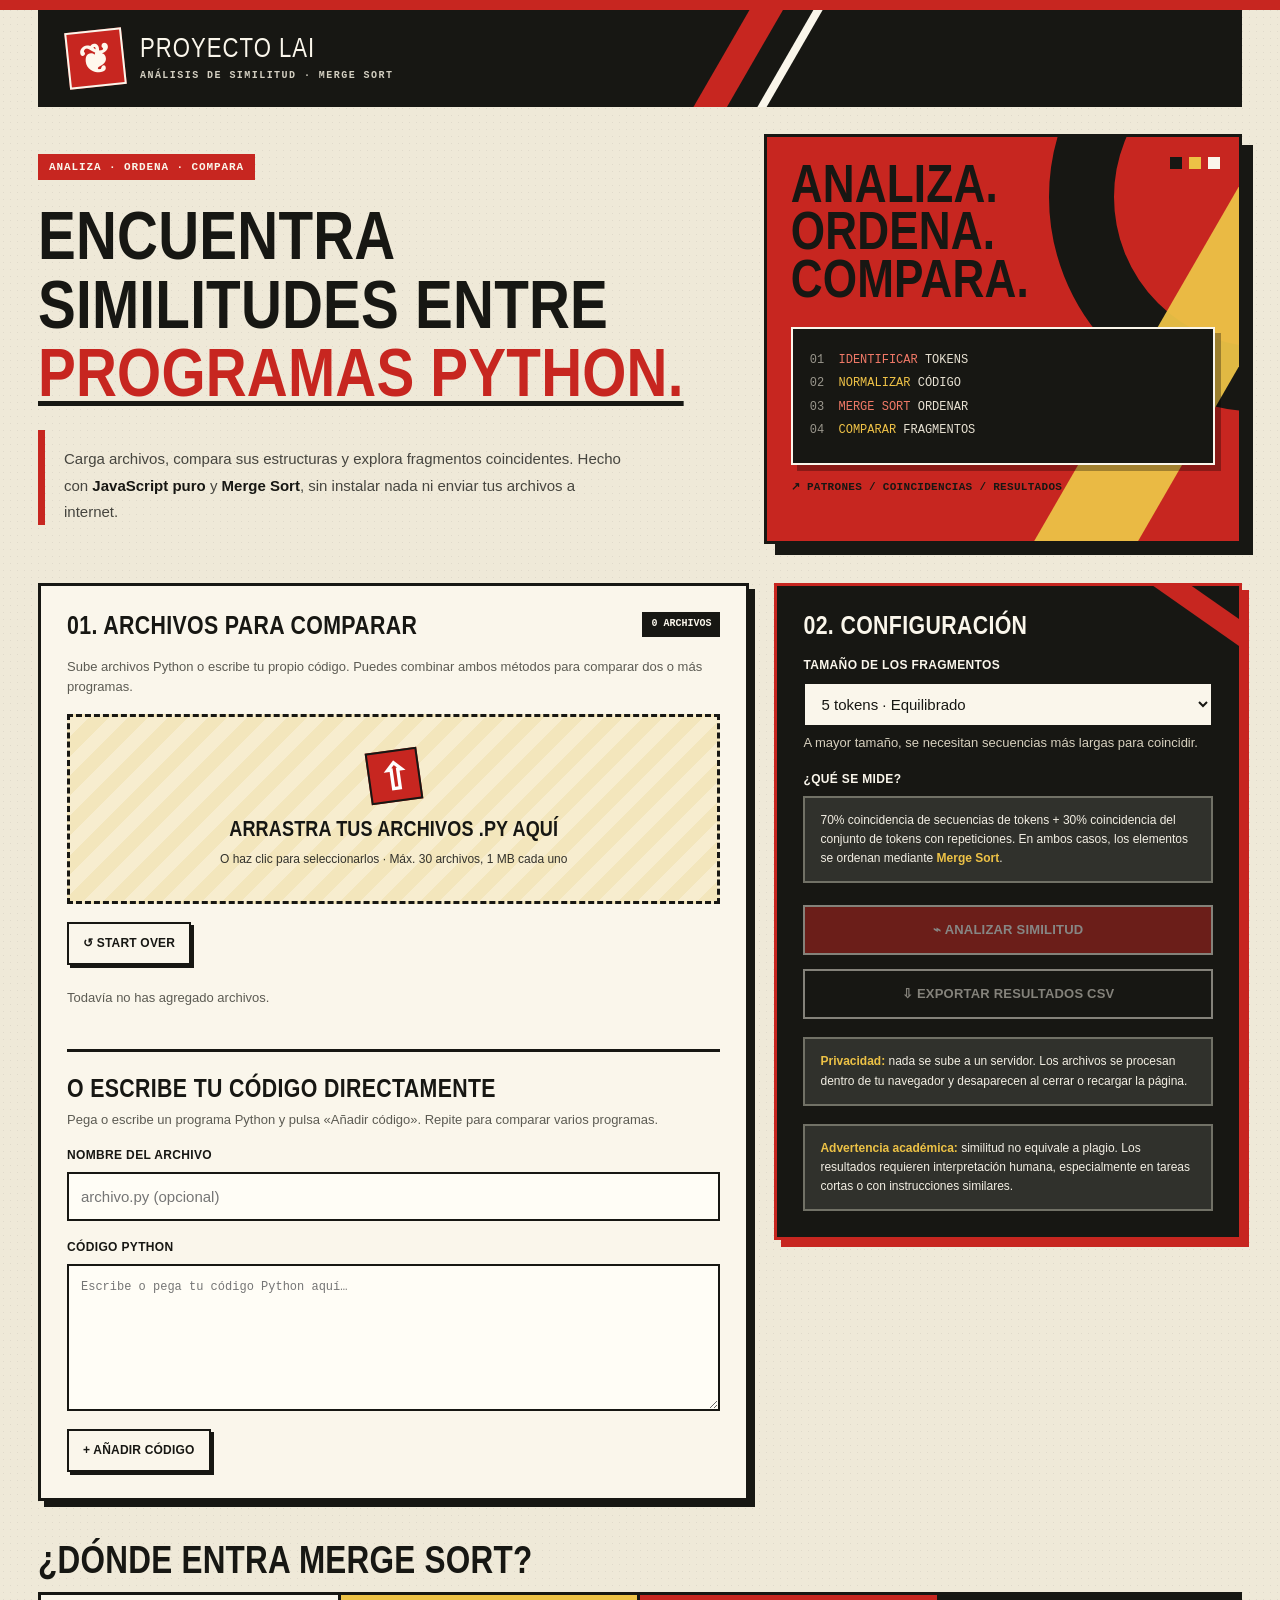
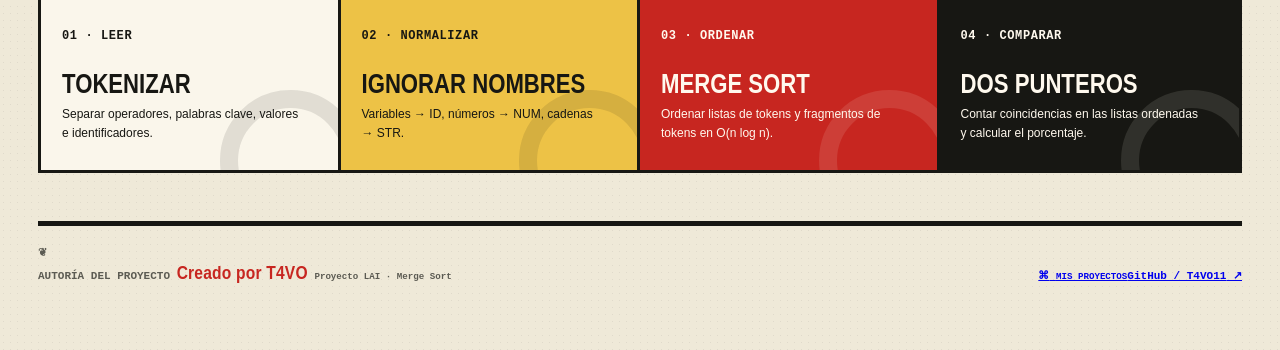
==== index.html @ 8adc1a36 "feat:codigo base inicial del proyecto dpsc" ====
<!doctype html>
<html lang="es">
<head>
  <meta charset="utf-8">
  <meta name="viewport" content="width=device-width, initial-scale=1">
  <meta name="color-scheme" content="light">
  <meta name="description" content="Proyecto LAI: compara la similitud entre programas Python mediante normalización, secuencias de tokens y Merge Sort.">
  <title>Proyecto LAI — Análisis de similitud</title>
  <link rel="stylesheet" href="styles.css">
</head>
<body>
  <main class="shell">
    <header class="topbar">
      <div class="identity"><div class="logo" aria-hidden="true">❦</div><div>Proyecto LAI<small>Análisis de similitud · Merge Sort</small></div></div>
    </header>
    <section class="hero" aria-label="Presentación">
      <div>
        <div class="eyebrow">ANALIZA · ORDENA · COMPARA</div>
        <h1>Encuentra similitudes entre <em>programas Python.</em></h1>
        <p class="sub">Carga archivos, compara sus estructuras y explora fragmentos coincidentes. Hecho con <strong>JavaScript puro</strong> y <strong>Merge Sort</strong>, sin instalar nada ni enviar tus archivos a internet.</p>
      </div>
      <div class="heroart" aria-hidden="true">
        <div class="poster-word">ANALIZA.<br>ORDENA.<br>COMPARA.</div>
        <div class="artbar"><i></i><i></i><i></i></div>
        <div class="fakecode"><span class="dim">01</span> &nbsp;<span class="kw">IDENTIFICAR</span> TOKENS<br><span class="dim">02</span> &nbsp;<span class="nm">NORMALIZAR</span> CÓDIGO<br><span class="dim">03</span> &nbsp;<span class="kw">MERGE SORT</span> ORDENAR<br><span class="dim">04</span> &nbsp;<span class="nm">COMPARAR</span> FRAGMENTOS</div>
        <div class="arrowtext">↗ PATRONES / COINCIDENCIAS / RESULTADOS</div>
      </div>
    </section>

    <section class="layout">
      <article class="panel">
        <div class="headline"><h2>01. Archivos para comparar</h2><span class="count" id="fileCount">0 archivos</span></div>
        <p class="hint">Sube archivos Python o escribe tu propio código. Puedes combinar ambos métodos para comparar dos o más programas.</p>
        <div id="dropzone" class="drop" role="button" tabindex="0" aria-label="Seleccionar o arrastrar archivos Python">
          <div class="drop-icon">⇧</div>
          <strong>Arrastra tus archivos .py aquí</strong>
          <span>O haz clic para seleccionarlos · Máx. 30 archivos, 1 MB cada uno</span>
        </div>
        <input id="fileInput" type="file" accept=".py,text/x-python" multiple hidden>
        <div class="btnrow"><button class="btn ghost" id="clearBtn" type="button" title="Eliminar archivos, código escrito y resultados">↺ Start Over</button></div>
        <div id="filesList" class="selected-files" aria-live="polite"><p class="empty">Todavía no has agregado archivos.</p></div>
        <div id="fileError" class="error" role="alert"></div>
        <hr class="divider">
        <h2>O escribe tu código directamente</h2>
        <p class="hint">Pega o escribe un programa Python y pulsa «Añadir código». Repite para comparar varios programas.</p>
        <div class="field"><label class="label" for="snippetName">Nombre del archivo</label><input class="input" id="snippetName" maxlength="80" placeholder="archivo.py (opcional)"></div>
        <div class="field"><label class="label" for="snippetCode">Código Python</label><textarea id="snippetCode" spellcheck="false" placeholder="Escribe o pega tu código Python aquí…"></textarea></div>
        <button class="btn" id="addSnippetBtn">+ Añadir código</button>
      </article>

      <aside class="panel">
        <div class="headline"><h2>02. Configuración</h2></div>
        <div class="field">
          <label class="label" for="gramSize">Tamaño de los fragmentos</label>
          <select id="gramSize"><option value="3">3 tokens · Más sensible</option><option value="5" selected>5 tokens · Equilibrado</option><option value="7">7 tokens · Más estricto</option></select>
          <p class="hint" style="margin:6px 0 0;">A mayor tamaño, se necesitan secuencias más largas para coincidir.</p>
        </div>
        <div class="field">
          <label class="label" for="similarityView">¿Qué se mide?</label>
          <div id="similarityView" class="info" style="margin-top:0;">70% coincidencia de secuencias de tokens + 30% coincidencia del conjunto de tokens con repeticiones. En ambos casos, los elementos se ordenan mediante <strong>Merge Sort</strong>.</div>
        </div>
        <div class="actionwrap"><button class="btn primary full" id="analyzeBtn" disabled>⌁ Analizar similitud</button><button class="btn ghost full" id="exportBtn" disabled>⇩ Exportar resultados CSV</button></div>
        <div class="info"><strong>Privacidad:</strong> nada se sube a un servidor. Los archivos se procesan dentro de tu navegador y desaparecen al cerrar o recargar la página.</div>
        <div class="info"><strong>Advertencia académica:</strong> similitud no equivale a plagio. Los resultados requieren interpretación humana, especialmente en tareas cortas o con instrucciones similares.</div>
      </aside>
    </section>

    <section id="results" class="section hidden" aria-live="polite">
      <div class="sectiontitle"><h2>03. Resultados del análisis</h2><span class="muted" style="font-size:12px">Ordenados de mayor a menor con Merge Sort</span></div>
      <div class="statgrid"><div class="stat"><span>Archivos</span><b id="statFiles">0</b><small>Programas analizados</small></div><div class="stat"><span>Comparaciones</span><b id="statPairs">0</b><small>Pares evaluados</small></div><div class="stat"><span>Mayor similitud</span><b id="statTop">0%</b><small>Resultado más alto</small></div></div>
      <div class="panel"><div class="sectiontitle"><h2 style="font-size:16px">Clasificación por similitud</h2><span class="count" id="operationStats">0 comparaciones de Merge Sort</span></div>
        <div class="tablewrap"><table><thead><tr><th>Archivos</th><th>Similitud</th><th>Visualización</th><th>Detalle</th></tr></thead><tbody id="resultsBody"></tbody></table></div>
      </div>
      <div id="comparePanel" class="panel section hidden">
        <div class="compare-head"><h3 id="pairTitle">Comparación</h3><span class="score" id="pairScore">0%</span></div>
        <div class="mini-details" id="pairMeta"></div>
        <div class="codes"><div class="codebox"><div class="codeheading" id="codeNameA">Archivo A</div><pre><code id="codeA"></code></pre></div><div class="codebox"><div class="codeheading" id="codeNameB">Archivo B</div><pre><code id="codeB"></code></pre></div></div>
        <div class="legend"><i></i> Se resaltan fragmentos cuyos tokens normalizados aparecen en ambos códigos (no necesariamente texto idéntico).</div>
      </div>
    </section>

    <section class="section">
      <div class="sectiontitle"><h2>¿Dónde entra Merge Sort?</h2></div>
      <div class="method"><div class="step"><b>01 · LEER</b><h3>Tokenizar</h3><p>Separar operadores, palabras clave, valores e identificadores.</p></div><div class="step"><b>02 · NORMALIZAR</b><h3>Ignorar nombres</h3><p>Variables → ID, números → NUM, cadenas → STR.</p></div><div class="step"><b>03 · ORDENAR</b><h3>Merge Sort</h3><p>Ordenar listas de tokens y fragmentos de tokens en O(n log n).</p></div><div class="step"><b>04 · COMPARAR</b><h3>Dos punteros</h3><p>Contar coincidencias en las listas ordenadas y calcular el porcentaje.</p></div></div>
    </section>
    <footer class="footer site-credits">
      <div class="footer-brand">
        <span class="footer-seal" aria-hidden="true">❦</span>
        <div class="footer-brand-text">
          <span class="footer-kicker">AUTORÍA DEL PROYECTO</span>
          <strong>Creado por T4VO</strong>
          <small>Proyecto LAI · Merge Sort</small>
        </div>
      </div>
      <a class="footer-github" href="https://github.com/T4VO11" target="_blank" rel="noopener noreferrer" aria-label="Visitar el GitHub de proyectos de T4VO">
        <span class="github-mark" aria-hidden="true">⌘</span>
        <span class="github-label"><small>MIS PROYECTOS</small><b>GitHub / T4VO11</b></span>
        <span class="github-arrow" aria-hidden="true">↗</span>
      </a>
    </footer>
  </main>

<script>
'use strict';
const MAX_FILES = 30;
const MAX_FILE_BYTES = 1024 * 1024;
const PY_KEYWORDS = new Set(('False None True and as assert async await break case class continue def del elif else except finally for from global if import in is lambda match nonlocal not or pass raise return try while with yield').split(' '));
const PY_BUILTINS = new Set(('print range len sum input int float str bool list dict set tuple max min abs zip enumerate sorted reversed type isinstance open super round all any map filter').split(' '));
const $ = (id) => document.getElementById(id);
let files = [];
let pairs = [];
let nextId = 1;

function mergeSort(items, comparator = defaultCompare, metrics = null) {
  if (metrics) metrics.calls = (metrics.calls || 0) + 1;
  if (items.length < 2) return items.slice();
  const middle = Math.floor(items.length / 2);
  const left = mergeSort(items.slice(0, middle), comparator, metrics);
  const right = mergeSort(items.slice(middle), comparator, metrics);
  const output = [];
  let i = 0, j = 0;
  if (metrics) metrics.merges = (metrics.merges || 0) + 1;
  while (i < left.length && j < right.length) {
    if (metrics) metrics.comparisons = (metrics.comparisons || 0) + 1;
    if (comparator(left[i], right[j]) <= 0) output.push(left[i++]);
    else output.push(right[j++]);
  }
  while (i < left.length) output.push(left[i++]);
  while (j < right.length) output.push(right[j++]);
  return output;
}
function defaultCompare(a, b) { return a < b ? -1 : a > b ? 1 : 0; }

function tokenizePython(source) {
  const result = [];
  const isStart = ch => /[A-Za-z_\u00C0-\u024F]/.test(ch || '');
  const isPart = ch => /[A-Za-z0-9_\u00C0-\u024F]/.test(ch || '');
  const n = source.length;
  let i = 0;
  while (i < n) {
    const start = i;
    const c = source[i];
    if (/\s/.test(c)) { i++; continue; }
    if (c === '#') { while (i < n && source[i] !== '\n') i++; continue; }
    const prefixMatch = /^[rRuUbBfF]{1,3}(?=['"])/.exec(source.slice(i, i + 5));
    let qPos = i;
    if (prefixMatch && isStart(c)) qPos = i + prefixMatch[0].length;
    if (source[qPos] === '"' || source[qPos] === "'") {
      const quote = source[qPos];
      const triple = source.slice(qPos, qPos + 3) === quote.repeat(3);
      const delimiter = quote.repeat(triple ? 3 : 1);
      i = qPos + delimiter.length;
      while (i < n) {
        if (source[i] === '\\') { i += 2; continue; }
        if (source.slice(i, i + delimiter.length) === delimiter) { i += delimiter.length; break; }
        i++;
      }
      result.push({value:'STR', start, end:Math.min(i,n)});
      continue;
    }
    if (isStart(c)) {
      i++;
      while (i < n && isPart(source[i])) i++;
      const word = source.slice(start, i);
      const value = PY_KEYWORDS.has(word) || PY_BUILTINS.has(word) ? word : 'ID';
      result.push({value,start,end:i});
      continue;
    }
    if (/[0-9]/.test(c)) {
      i++;
      while (i < n && /[A-Za-z0-9_.]/.test(source[i])) i++;
      result.push({value:'NUM',start,end:i});
      continue;
    }
    const op = ['**=','//=','<<=','>>=','...','==','!=','<=','>=','->','+=','-=','*=','/=','%=','//','**','<<','>>','&=','|=','^=','@=','//=',':='].find(x => source.startsWith(x, i));
    if (op) {i += op.length; result.push({value:op,start,end:i});continue;}
    i++;
    result.push({value:c,start,end:i});
  }
  return result;
}

function shingles(tokens, size) {
  const out = [];
  if (tokens.length < size) return tokens.map((t,index)=>({key:t.value,from:index,to:index}));
  for (let i=0;i+size<=tokens.length;i++) {
    out.push({key:tokens.slice(i,i+size).map(t=>t.value).join('\u241F'),from:i,to:i+size-1});
  }
  return out;
}

function commonCount(sortedA, sortedB) {
  let i=0,j=0,count=0;
  while(i<sortedA.length&&j<sortedB.length){
    const cmp=defaultCompare(sortedA[i],sortedB[j]);
    if(cmp===0){count++;i++;j++;}
    else if(cmp<0)i++;else j++;
  }
  return count;
}
function dice(count,a,b){return a+b === 0 ? 0 : 200*count/(a+b);}
function evaluate(A,B,k,metrics) {
  const aTokens=A.tokens, bTokens=B.tokens;
  const sortedATokens=mergeSort(aTokens.map(t=>t.value),defaultCompare,metrics);
  const sortedBTokens=mergeSort(bTokens.map(t=>t.value),defaultCompare,metrics);
  const sharedTokens=commonCount(sortedATokens,sortedBTokens);
  const tokenScore=dice(sharedTokens,aTokens.length,bTokens.length);
  const effectiveK = aTokens.length < k || bTokens.length < k ? 1 : k;
  const seqA=shingles(aTokens,effectiveK),seqB=shingles(bTokens,effectiveK);
  const aKeys=mergeSort(seqA.map(w=>w.key),defaultCompare,metrics);
  const bKeys=mergeSort(seqB.map(w=>w.key),defaultCompare,metrics);
  const sharedSequences=commonCount(aKeys,bKeys);
  const sequenceScore=dice(sharedSequences,seqA.length,seqB.length);
  const weight=(aTokens.length>=k && bTokens.length>=k)?0.7:0;
  const score=Math.round((weight*sequenceScore+(1-weight)*tokenScore)*10)/10;
  const commonSignatures = new Set();
  let x=0,y=0;
  while (x<aKeys.length&&y<bKeys.length){
    const cmp=defaultCompare(aKeys[x],bKeys[y]);
    if(cmp===0){commonSignatures.add(aKeys[x]);x++;y++;}
    else if(cmp<0)x++;else y++;
  }
  return {a:A,b:B,score,tokenScore,sequenceScore,sharedTokens,sharedSequences,seqA,seqB,commonSignatures,k:effectiveK};
}

function escapeHtml(text) {return String(text).replace(/&/g,'&amp;').replace(/</g,'&lt;').replace(/>/g,'&gt;').replace(/"/g,'&quot;').replace(/'/g,'&#39;');}
function formatNum(n){return n.toLocaleString('es-MX');}
function classify(score){return score>=70?'high':score>=40?'medium':'';}
function updateUI(){
  $('fileCount').textContent=`${files.length} archivo${files.length===1?'':'s'}`;
  $('analyzeBtn').disabled=files.length<2;
  const list=$('filesList');
  list.innerHTML='';
  if(!files.length){list.innerHTML='<p class="empty">Todavía no has agregado archivos.</p>';return;}
  for(const f of files){
    const row=document.createElement('div');row.className='file';
    row.innerHTML=`<div class="file-icon">PY</div><div class="grow"><div class="filename">${escapeHtml(f.name)}</div><div class="filemeta">${formatNum(f.tokens.length)} tokens · ${(new Blob([f.source]).size/1024).toFixed(1)} KB</div></div><button type="button" class="remove" title="Quitar archivo" aria-label="Quitar ${escapeHtml(f.name)}">✕</button>`;
    row.querySelector('button').addEventListener('click',()=>{files=files.filter(item=>item.id!==f.id);invalidate();updateUI();});
    list.appendChild(row);
  }
}
function invalidate(){pairs=[];$('results').classList.add('hidden');$('comparePanel').classList.add('hidden');$('exportBtn').disabled=true;}
function error(message){$('fileError').textContent=message;}
function insertFile(name,source){
  if(files.length>=MAX_FILES){return `El límite es de ${MAX_FILES} archivos.`;}
  if(!name.toLowerCase().endsWith('.py'))return `Solo se admiten archivos .py: ${name}`;
  if(new Blob([source]).size>MAX_FILE_BYTES)return `Archivo demasiado grande: ${name} (máximo 1 MB).`;
  if(!source.trim())return `El archivo ${name} está vacío.`;
  files.push({id:nextId++,name,source,tokens:tokenizePython(source)});
  invalidate();
  return null;
}
async function readFiles(list){
  error('');
  const errors=[];
  for(const file of list){
    if(file.size>MAX_FILE_BYTES){errors.push(`Demasiado grande: ${file.name}`);continue;}
    try{const issue=insertFile(file.name,await file.text());if(issue)errors.push(issue);}
    catch(e){errors.push(`No se pudo leer ${file.name}: ${e.message}`);}
  }
  error(errors.join(' | '));updateUI();
}
function highlightSource(file,windows,commonSignatures){
  const marked=new Array(file.tokens.length).fill(false);
  for(const window of windows){
    if(!commonSignatures.has(window.key))continue;
    for(let i=window.from;i<=window.to;i++)marked[i]=true;
  }
  const ranges=[];
  for(let i=0;i<file.tokens.length;i++) if(marked[i]) {
    const t=file.tokens[i];
    if(ranges.length && t.start<=ranges[ranges.length-1].end+1)ranges[ranges.length-1].end=t.end;
    else ranges.push({start:t.start,end:t.end});
  }
  let html='',pos=0;
  for(const r of ranges){
    html+=escapeHtml(file.source.slice(pos,r.start));
    html+='<mark>'+escapeHtml(file.source.slice(r.start,r.end))+'</mark>';
    pos=r.end;
  }
  return html+escapeHtml(file.source.slice(pos));
}
function showPair(pairIndex,scroll=true){
  const pair=pairs[pairIndex];if(!pair)return;
  $('comparePanel').classList.remove('hidden');
  $('pairTitle').textContent=`${pair.a.name} vs. ${pair.b.name}`;
  $('pairScore').textContent=`${pair.score.toFixed(1)}%`;
  $('pairScore').className='score '+classify(pair.score);
  $('pairMeta').textContent='';
  [ `Tokens iguales: ${pair.sharedTokens}`,`Secuencias iguales: ${pair.sharedSequences}`,`Similitud de tokens: ${pair.tokenScore.toFixed(1)}%`,`Similitud de secuencias: ${pair.sequenceScore.toFixed(1)}%`].forEach(info=>{const span=document.createElement('span');span.textContent=info;$('pairMeta').appendChild(span);});
  $('codeNameA').textContent=pair.a.name;
  $('codeNameB').textContent=pair.b.name;
  $('codeA').innerHTML=highlightSource(pair.a,pair.seqA,pair.commonSignatures);
  $('codeB').innerHTML=highlightSource(pair.b,pair.seqB,pair.commonSignatures);
  if(scroll)$('comparePanel').scrollIntoView({behavior:'smooth',block:'start'});
}
function analyze(){
  error('');
  if(files.length<2){error('Agrega por lo menos dos archivos.');return;}
  const k=Number($('gramSize').value);
  const metrics={calls:0,merges:0,comparisons:0};
  const unsorted=[];
  for(let i=0;i<files.length;i++)for(let j=i+1;j<files.length;j++)unsorted.push(evaluate(files[i],files[j],k,metrics));
  pairs=mergeSort(unsorted,(a,b)=>b.score-a.score || defaultCompare(a.a.name,b.a.name)||defaultCompare(a.b.name,b.b.name),metrics);
  $('statFiles').textContent=files.length;
  $('statPairs').textContent=pairs.length;
  $('statTop').textContent=pairs.length?`${pairs[0].score.toFixed(1)}%`:'0%';
  $('operationStats').textContent=`${formatNum(metrics.comparisons)} comparaciones internas de Merge Sort`;
  const table=$('resultsBody');table.innerHTML='';
  pairs.forEach((p,idx)=>{
    const tr=document.createElement('tr');
    tr.innerHTML=`<td><strong>${escapeHtml(p.a.name)}</strong><br><span class="muted">vs. ${escapeHtml(p.b.name)}</span></td><td><span class="score ${classify(p.score)}">${p.score.toFixed(1)}%</span></td><td><div class="bar"><span style="width:${p.score}%"></span></div></td><td><button type="button" class="row-link">Ver fragmentos ↗</button></td>`;
    tr.querySelector('button').addEventListener('click',()=>showPair(idx));
    table.appendChild(tr);
  });
  $('results').classList.remove('hidden');
  $('exportBtn').disabled=false;
  showPair(0,false);
  $('results').scrollIntoView({behavior:'smooth',block:'start'});
}
function csvCell(str){
  let s=String(str);
  if(/^[\s]*[=+@\-]/.test(s)) s="'"+s;
  return '"'+s.replace(/"/g,'""')+'"';
}
function exportCSV(){
  if(!pairs.length)return;
  const rows=[['Archivo A','Archivo B','Similitud (%)','Tokens comunes','Secuencias comunes','Puntuación tokens (%)','Puntuación secuencias (%)']];
  for(const p of pairs)rows.push([p.a.name,p.b.name,p.score,p.sharedTokens,p.sharedSequences,p.tokenScore.toFixed(1),p.sequenceScore.toFixed(1)]);
  const content='\uFEFF'+rows.map(r=>r.map(csvCell).join(',')).join('\r\n');
  const url=URL.createObjectURL(new Blob([content],{type:'text/csv;charset=utf-8'}));
  const anchor=document.createElement('a');anchor.href=url;anchor.download='proyecto_lai_resultados.csv';document.body.appendChild(anchor);anchor.click();anchor.remove();setTimeout(()=>URL.revokeObjectURL(url),1000);
}
$('dropzone').addEventListener('click',()=>$('fileInput').click());
$('dropzone').addEventListener('keydown',e=>{if(e.key==='Enter'||e.key===' '){e.preventDefault();$('fileInput').click();}});
$('dropzone').addEventListener('dragover',e=>{e.preventDefault();$('dropzone').classList.add('dragover');});
$('dropzone').addEventListener('dragleave',()=>$('dropzone').classList.remove('dragover'));
$('dropzone').addEventListener('drop',e=>{e.preventDefault();$('dropzone').classList.remove('dragover');readFiles(e.dataTransfer.files);});
$('fileInput').addEventListener('change',e=>{const selected=Array.from(e.target.files);e.target.value='';readFiles(selected);});
function startOver(){
  files=[];
  pairs=[];
  nextId=1;
  $('fileInput').value='';
  $('snippetName').value='';
  $('snippetCode').value='';
  $('gramSize').value='5';
  $('resultsBody').replaceChildren();
  $('pairMeta').replaceChildren();
  $('codeA').textContent='';
  $('codeB').textContent='';
  $('pairTitle').textContent='Comparación';
  $('pairScore').textContent='0%';
  $('statFiles').textContent='0';
  $('statPairs').textContent='0';
  $('statTop').textContent='0%';
  $('operationStats').textContent='0 comparaciones de Merge Sort';
  error('');
  invalidate();
  updateUI();
  window.scrollTo({top:0,behavior:'smooth'});
}
$('clearBtn').addEventListener('click',startOver);
$('addSnippetBtn').addEventListener('click',()=>{
  error('');
  let name=$('snippetName').value.trim()||`codigo_${nextId}.py`;
  if(!name.toLowerCase().endsWith('.py'))name+='.py';
  const issue=insertFile(name,$('snippetCode').value);
  if(issue)error(issue);else{$('snippetCode').value='';$('snippetName').value='';}
  updateUI();
});
$('analyzeBtn').addEventListener('click',analyze);
$('exportBtn').addEventListener('click',exportCSV);
$('gramSize').addEventListener('change',()=>{invalidate();updateUI();});
updateUI();
</script>
</body>
</html>
---- styles.css ----
:root {
  color-scheme: light;
  --paper: #efe9d8;
  --paper-light: #faf6eb;
  --ink: #171713;
  --dark: #20211c;
  --red: #c72620;
  --red-dark: #ab1d17;
  --yellow: #edc246;
  --stroke: #22221d;
  --muted: #5c5b53;
  --text: var(--ink);
  --primary: var(--red);
  --cyan: var(--red);
  --r: 0px;
  --title: Impact, 'Arial Narrow', 'Liberation Sans Narrow', sans-serif;
  --ui: 'Arial', 'Helvetica Neue', Helvetica, sans-serif;
  --mono: 'Consolas', 'Liberation Mono', monospace;
}
* { box-sizing: border-box; }
html { scroll-behavior: smooth; }
body {
  margin: 0;
  min-height: 100vh;
  color: var(--ink);
  background-color: var(--paper);
  background-image: radial-gradient(#17171311 0.7px, transparent 0.7px);
  background-size: 7px 7px;
  font: 15px/1.55 var(--ui);
  border-top: 10px solid var(--red);
}
::selection { background: var(--yellow); color: var(--ink); }
button, input, textarea, select { font: inherit; }
button { cursor: pointer; }
button:disabled { cursor: not-allowed; opacity: .48; box-shadow: none !important; transform: none !important; }
button:focus-visible, input:focus-visible, textarea:focus-visible, select:focus-visible, .drop:focus-visible {
  outline: 3px solid var(--red); outline-offset: 3px;
}
h1,h2,h3,p { margin-top: 0; }
.shell { max-width: 1330px; padding: 0 38px 64px; margin: 0 auto; }
/* Masthead — sin esquinas blandas ni superficies de cristal */
.topbar {
  background: var(--ink); color: var(--paper-light);
  display: flex; justify-content: space-between; align-items: center;
  gap: 22px; min-height: 97px; padding: 18px 29px;
  position: relative; overflow: hidden;
}
.topbar::before {
  content: ''; position: absolute; top: -42px; left: 57%; width: 29px; height: 180px;
  background: var(--red); transform: rotate(30deg); pointer-events: none;
}
.topbar::after {
  content: ''; position: absolute; top: -38px; left: 62%; width: 8px; height: 180px;
  background: var(--paper-light); transform: rotate(30deg); pointer-events: none;
}
.identity { position: relative; z-index: 1; display: flex; align-items: center; gap: 16px; font-size: 27px; font-family: var(--title); letter-spacing: 1px; text-transform: uppercase; line-height: 1.05; }
.logo {
  height: 57px; width: 57px; flex: none; display: grid; place-items: center;
  background: var(--red); color: #fff8ed; font: 900 40px/1 var(--title);
  border: 2px solid var(--paper-light); transform: rotate(-6deg);
}
.identity small { display: block; margin-top: 7px; font: 700 10px/1.4 var(--mono); letter-spacing: 1.45px; color: #d3cfc1; }
.pill {
  position: relative; z-index: 1; display: inline-flex; align-items: center; gap: 10px;
  border: 2px solid var(--paper-light); padding: 8px 12px;
  font: 800 11px/1.35 var(--mono); letter-spacing: .2px;
  background: var(--paper-light); color: var(--ink);
}
.dot { width: 9px; height: 9px; display: inline-block; background: var(--red); transform: rotate(45deg); }
.issuebar { display: flex; flex-wrap: wrap; justify-content: space-between; gap: 8px 20px; padding: 12px 2px; border-bottom: 3px solid var(--ink); text-transform: uppercase; font: 800 10px/1.4 var(--mono); letter-spacing: .8px; }
.issuebar span:nth-child(2) { color: var(--red); }
/* Cartel principal */
.hero { display: grid; grid-template-columns: minmax(0, 1.35fr) minmax(340px, .95fr); gap: 46px; align-items: center; margin: 0 0 39px; padding-top: 27px; }
.eyebrow { display: inline-block; margin-bottom: 20px; padding: 6px 11px 5px; color: var(--paper-light); background: var(--red); font: 800 11px/1.4 var(--mono); letter-spacing: .9px; text-transform: uppercase; }
h1 {
  max-width: 850px; margin: 0 0 25px; color: var(--ink);
  text-transform: uppercase; font: 900 clamp(47px, 5.4vw, 80px)/.99 var(--title);
  letter-spacing: .2px; text-wrap: balance;
}
h1 em { display: inline; font-style: normal; color: var(--red); text-decoration-line: underline; text-decoration-color: var(--ink); text-decoration-thickness: 5px; text-underline-offset: 5px; }
.sub { max-width: 590px; margin: 0; padding: 16px 0 0 19px; border-left: 7px solid var(--red); color: #46453f; font: 15px/1.75 var(--ui); }
.sub strong { color: var(--ink); font-weight: 900; }
.heroart {
  isolation: isolate; position: relative; min-height: 410px; overflow: hidden;
  padding: 22px 24px 23px; background: var(--red); border: 3px solid var(--ink);
  box-shadow: 11px 11px 0 var(--ink);
}
.heroart::before {
  content: ''; position: absolute; width: 300px; height: 300px;
  top: -155px; right: -240px; border: 65px solid var(--ink); border-radius: 50%; opacity: 1;
  z-index: -1;
}
.heroart::after {
  content: ''; position: absolute; width: 90px; height: 680px; right: 9%; top: -50px;
  transform: rotate(30deg); background: var(--yellow); z-index: -1; opacity: .95;
}
.poster-word {
  position: relative; z-index: 2; color: var(--ink); font: 900 clamp(40px, 4.2vw, 64px)/.88 var(--title);
  letter-spacing: .2px; text-shadow: 1px 1px 0 var(--red); max-width: max-content;
}
.artbar { display: flex; gap: 7px; position: absolute; top: 20px; right: 19px; z-index: 3; }
.artbar i { width: 12px; height: 12px; background: var(--ink); display: block; }
.artbar i:nth-child(2) { background: var(--yellow); }
.artbar i:nth-child(3) { background: var(--paper-light); }
.fakecode {
  position: relative; z-index: 3; margin-top: 26px; padding: 20px 17px;
  background: var(--ink); color: #e6e0d1; border: 2px solid var(--paper-light);
  font: 12px/1.95 var(--mono); white-space: nowrap; overflow-x: auto;
  box-shadow: 6px 6px 0 #00000050;
}
.kw { color: #f07967; } .nm { color: #efc247; } .var { color: #faf6eb; }
.num { color: #f2bc72; } .dim { color: #9a978d; }
.arrowtext {
  position: relative; z-index: 3; color: var(--ink); padding-top: 15px;
  font: 900 11px/1.4 var(--mono); letter-spacing: .3px; text-transform: uppercase;
}
/* Paneles de trabajo: marcos editoriales duros, sombras de imprenta */
.layout { display: grid; grid-template-columns: minmax(0, 1.4fr) minmax(310px, 0.92fr); gap: 25px; align-items: start; }
.panel { position: relative; min-width: 0; background: var(--paper-light); border: 3px solid var(--ink); border-radius: 0; padding: 26px; box-shadow: 6px 6px 0 var(--ink); }
.panel h2 { margin-bottom: 7px; font: 900 26px/1.07 var(--title); letter-spacing: .35px; text-transform: uppercase; }
.panel .hint { color: var(--muted); font-size: 13px; margin-bottom: 17px; }
.headline { display: flex; gap: 14px; align-items: start; justify-content: space-between; margin-bottom: 17px; }
.headline h2 { margin: 0; }
.count { display: inline-block; flex: none; padding: 5px 9px; background: var(--ink); color: var(--paper-light); font: 800 10px/1.45 var(--mono); text-transform: uppercase; }
.drop {
  position: relative; min-height: 190px; display: flex; flex-direction: column; justify-content: center; align-items: center;
  border: 3px dashed var(--ink); border-radius: 0; text-align: center;
  background: repeating-linear-gradient(-45deg, #f3e6bc, #f3e6bc 14px, #f7edcf 14px, #f7edcf 28px);
  padding: 26px 20px; transition: background-color .15s, outline-color .15s; cursor: pointer;
}
.drop:hover, .drop.dragover { background: var(--yellow); border-style: solid; }
.drop-icon { height: 52px; width: 52px; display: grid; place-items: center; background: var(--red); color: white; font: 900 37px/1 var(--title); margin-bottom: 13px; transform: rotate(-8deg); border: 2px solid var(--ink); }
.drop strong { display: block; font: 900 22px/1.2 var(--title); letter-spacing: .15px; text-transform: uppercase; }
.drop span { display: block; max-width: 360px; font-size: 12px; color: #33322c; margin-top: 9px; }
.btnrow { display: flex; gap: 10px; flex-wrap: wrap; margin-top: 18px; }
.btn, .row-link {
  border: 2px solid var(--ink); border-radius: 0; background: var(--paper-light); color: var(--ink);
  padding: 11px 14px; min-height: 43px; font: 900 12px/1.4 var(--ui);
  letter-spacing: .2px; text-transform: uppercase; text-align: center; box-shadow: 3px 3px 0 var(--ink);
  transition: transform .12s ease, box-shadow .12s ease, background .12s ease;
}
.btn:hover:not(:disabled), .row-link:hover { transform: translate(-2px, -2px); box-shadow: 5px 5px 0 var(--ink); }
.btn:active:not(:disabled), .row-link:active { transform: translate(2px, 2px); box-shadow: 1px 1px 0 var(--ink); }
.btn.primary { color: white; border-color: var(--ink); background: var(--red); }
.btn.primary:hover:not(:disabled) { background: var(--red-dark); }
.btn.teal { background: var(--yellow); color: var(--ink); }
.btn.ghost { background: transparent; color: var(--ink); }
.btn.tiny { min-height: 30px; padding: 5px 10px; font-size: 11px; }
.selected-files { display: grid; gap: 7px; max-height: 250px; margin-top: 18px; overflow: auto; }
.file { display: flex; align-items: center; gap: 10px; border: 2px solid var(--ink); background: #fffaf0; padding: 8px 10px; min-width: 0; }
.file-icon { flex: none; display: grid; place-items: center; height: 35px; width: 35px; background: var(--red); color: var(--paper-light); font: 900 12px var(--mono); }
.grow { flex: 1; min-width: 0; }
.filename { font-size: 13px; font-weight: 900; min-width: 0; overflow-wrap: anywhere; }
.filemeta { font-size: 11px; color: var(--muted); }
.file .remove { border: 0; background: transparent; color: var(--ink); font-size: 15px; padding: 2px 7px; }
.file .remove:hover { background: var(--red); color: white; }
.empty { color: var(--muted); font-size: 13px; padding: 5px 0; }
.label { display: block; margin-bottom: 8px; color: var(--ink); font: 900 12px/1.4 var(--ui); text-transform: uppercase; letter-spacing: .35px; }
.input, textarea, select { display: block; width: 100%; background: #fffdf6; color: var(--ink); border: 2px solid var(--ink); border-radius: 0; padding: 11px 12px; outline: 0; }
textarea { height: 147px; resize: vertical; font: 12px/1.7 var(--mono); }
select { appearance: auto; }
.field { margin-bottom: 18px; }
.divider { border: 0; border-top: 3px solid var(--ink); margin: 23px 0; }
.actionwrap { display: grid; gap: 14px; margin-top: 22px; }
.full { width: 100%; padding: 14px 12px; font-size: 13px; }
.info { padding: 13px 15px; margin-top: 18px; color: var(--ink); background: #eee4cb; border: 2px solid var(--ink); font-size: 12px; line-height: 1.6; }
.info strong { color: var(--red-dark); }
.error { margin-top: 9px; min-height: 0; color: #a91613; font-size: 12px; font-weight: 800; }
/* Asimetría constructivista: bloque técnico oscuro */
.layout > aside.panel { overflow: hidden; background: var(--ink); color: var(--paper-light); border-color: var(--red); box-shadow: 7px 7px 0 var(--red); }
.layout > aside.panel::before { content: ''; position: absolute; width: 160px; height: 22px; right: -45px; top: 11px; background: var(--red); transform: rotate(35deg); pointer-events: none; }
.layout > aside .headline, .layout > aside .field, .layout > aside .actionwrap, .layout > aside .info { position: relative; z-index: 1; }
.layout > aside .count { color: var(--ink); background: var(--yellow); }
.layout > aside .hint { color: #d7d0be; }
.layout > aside .label { color: var(--paper-light); }
.layout > aside select { background: var(--paper-light); }
.layout > aside .info { background: #30312c; border-color: #717166; color: #f2eee3; }
.layout > aside .info strong { color: var(--yellow); }
.layout > aside .btn.primary { border-color: var(--paper-light); box-shadow: 4px 4px 0 var(--paper-light); }
.layout > aside .btn.ghost { color: var(--paper-light); border-color: var(--paper-light); box-shadow: 3px 3px 0 var(--paper-light); }
.layout > aside .btn.ghost:hover:not(:disabled) { box-shadow: 5px 5px 0 var(--paper-light); }
/* Tablas y comparaciones */
.section { margin-top: 39px; }
.sectiontitle { display: flex; align-items: baseline; justify-content: space-between; gap: 10px 25px; flex-wrap: wrap; margin-bottom: 14px; }
.sectiontitle h2 { margin: 0; font: 900 clamp(24px, 3vw, 39px)/1 var(--title); text-transform: uppercase; letter-spacing: .25px; }
.sectiontitle .muted { font: 800 11px/1.5 var(--mono); text-transform: uppercase; }
.muted { color: var(--muted); }
.statgrid { display: grid; grid-template-columns: repeat(3,1fr); gap: 17px; margin-bottom: 18px; }
.stat { border: 3px solid var(--ink); background: var(--red); color: var(--paper-light); padding: 17px 20px; box-shadow: 4px 4px 0 var(--ink); }
.stat:nth-child(2) { background: var(--yellow); color: var(--ink); }
.stat:nth-child(3) { background: var(--ink); color: var(--paper-light); }
.stat span { display: block; font: 900 11px/1.4 var(--ui); text-transform: uppercase; letter-spacing: .5px; }
.stat b { display: block; font: 900 43px/1.2 var(--title); margin: 9px 0; font-variant-numeric: tabular-nums; }
.stat small { font: 600 11px/1.3 var(--ui); opacity: .9; }
.tablewrap { overflow-x: auto; width: 100%; border: 2px solid var(--ink); }
table { width: 100%; border-collapse: collapse; font-size: 13px; min-width: 555px; background: #fffbf2; }
th { text-align: left; font: 900 11px/1.4 var(--ui); letter-spacing: .5px; text-transform: uppercase; color: var(--paper-light); background: var(--ink); padding: 14px; }
td { padding: 14px; vertical-align: middle; border-top: 2px solid var(--ink); }
tbody tr:nth-child(even) { background: #f1e8d4; }
.score { display: inline-block; padding: 4px 10px; background: var(--ink); color: white; border: 2px solid var(--ink); font: 900 14px/1.3 var(--mono); font-variant-numeric: tabular-nums; }
.score.high { background: var(--red); border-color: var(--red); color: white; }
.score.medium { background: var(--yellow); border-color: var(--ink); color: var(--ink); }
.bar { height: 13px; min-width: 105px; border: 2px solid var(--ink); background: #e3d9c5; overflow: hidden; }
.bar span { display: block; height: 100%; background: repeating-linear-gradient(-45deg,var(--red) 0px,var(--red) 8px,var(--ink) 8px,var(--ink) 11px); }
.row-link { min-height: 30px; font-size: 10px; padding: 7px 8px; background: var(--yellow); }
.compare-head { display: flex; justify-content: space-between; align-items: center; flex-wrap: wrap; gap: 12px; margin-bottom: 14px; }
.compare-head h3 { font: 900 25px/1.1 var(--title); text-transform: uppercase; overflow-wrap: anywhere; margin: 0; }
.mini-details { display: flex; gap: 6px 18px; flex-wrap: wrap; color: var(--muted); font: 700 11px/1.5 var(--mono); margin-bottom: 19px; }
.codes { display: grid; grid-template-columns: repeat(2,minmax(0,1fr)); gap: 14px; }
.codebox { min-width: 0; overflow: hidden; background: var(--ink); border: 3px solid var(--ink); }
.codeheading { padding: 11px 14px; color: var(--paper-light); background: var(--red); font: 900 12px/1.4 var(--mono); border-bottom: 2px solid var(--ink); overflow-wrap: anywhere; }
pre { margin: 0; padding: 16px; max-height: 385px; overflow: auto; color: #eee8dc; tab-size: 4; white-space: pre; font: 12px/1.75 var(--mono); }
mark { background: var(--yellow); color: var(--ink); outline: 1px solid var(--yellow); border-radius: 0; box-decoration-break: clone; -webkit-box-decoration-break: clone; }
.legend { display: flex; align-items: center; gap: 8px; color: var(--muted); font-size: 12px; margin-top: 13px; }
.legend i { flex: none; width: 17px; height: 13px; border: 1px solid var(--ink); background: var(--yellow); }
/* Cartas pedagógicas numeradas */
.method { display: grid; grid-template-columns: repeat(4,minmax(0,1fr)); gap: 0; border: 3px solid var(--ink); }
.step { position: relative; padding: 27px 21px 25px; min-height: 175px; background: var(--paper-light); border-right: 3px solid var(--ink); overflow: hidden; }
.step:last-child { border: 0; }
.step:nth-child(2) { background: var(--yellow); }
.step:nth-child(3) { background: var(--red); color: #fff9ee; }
.step:nth-child(4) { background: var(--ink); color: #fff9ee; }
.step::after { content: ''; position: absolute; right: -23px; bottom: -61px; height: 105px; width: 105px; border: 18px solid currentColor; border-radius: 50%; opacity: .11; }
.step b { font: 900 12px/1.4 var(--mono); letter-spacing: .6px; }
.step h3 { margin: 24px 0 8px; font: 900 27px/1 var(--title); text-transform: uppercase; }
.step p { margin: 0; max-width: 240px; font-size: 12px; line-height: 1.6; }
.hidden { display: none !important; }
.footer { display: flex; justify-content: space-between; align-items: flex-end; flex-wrap: wrap; gap: 13px 20px; margin-top: 48px; border-top: 5px solid var(--ink); padding-top: 19px; color: var(--muted); font: 700 11px/1.6 var(--mono); }
.footer strong { font: 900 19px/1 var(--title); color: var(--red); letter-spacing: .2px; }
.footer span:nth-child(2) { max-width: 445px; }
/* Accesibilidad y versiones compactas */
@media (max-width: 1100px) {
  .hero { grid-template-columns: minmax(0,1.3fr) minmax(320px,1fr); gap: 28px; }
  h1 { font-size: clamp(47px,5.6vw,64px); }
  .heroart { min-height: 390px; }
}
@media (max-width: 850px) {
  .shell { padding: 0 23px 45px; }
  .hero { grid-template-columns: 1fr; gap: 24px; }
  .heroart { width: 100%; min-height: auto; }
  .poster-word { font-size: clamp(43px,7vw,66px); }
  .fakecode { margin-left: auto; max-width: 520px; }
  .layout { grid-template-columns: 1fr; }
  .method { grid-template-columns: repeat(2,1fr); }
  .step:nth-child(2) { border-right: 0; }
  .step:nth-child(-n+2) { border-bottom: 3px solid var(--ink); }
}
@media (max-width: 600px) {
  body { border-top-width: 7px; }
  .shell { padding: 0 12px 35px; }
  .topbar { padding: 15px 13px; min-height: 79px; }
  .topbar::before,.topbar::after { display: none; }
  .identity { gap: 10px; font-size: 21px; }
  .identity small { font-size: 8px; letter-spacing: .45px; }
  .logo { width: 42px; height: 42px; font-size: 31px; }
  .pill { padding: 5px 6px; font-size: 8px; }
  .issuebar span:nth-child(2) { display: none; }
  .hero { padding-top: 24px; }
  h1 { font-size: clamp(43px,12vw,65px); }
  h1 em { text-decoration-thickness: 3px; }
  .sub { font-size: 14px; padding-left: 12px; border-left-width: 5px; }
  .heroart { padding: 19px 15px; box-shadow: 6px 6px 0 var(--ink); }
  .poster-word { font-size: clamp(43px, 12vw, 64px); }
  .fakecode { padding: 13px 11px; font-size: 10px; }
  .panel { padding: 17px; box-shadow: 4px 4px 0 var(--ink); }
  .panel h2 { font-size: 23px; }
  .drop { min-height: 180px; }
  .drop strong { font-size: 19px; }
  .statgrid { gap: 8px; }
  .stat { padding: 10px 9px; border-width: 2px; }
  .stat b { font-size: 29px; }
  .stat span { font-size: 9px; }
  .stat small { font-size: 9px; }
  .codes { grid-template-columns: 1fr; }
  .method { grid-template-columns: 1fr; }
  .step { min-height: 135px; border-right: 0 !important; border-bottom: 3px solid var(--ink); }
  .step:last-child { border-bottom: 0; }
  .step h3 { margin-top: 14px; }
}
@media (prefers-reduced-motion: reduce) {
  html { scroll-behavior: auto; }
  .btn, .row-link, .drop { transition: none; }
}
@media print {
  body { background: white; border: 0; }
  .topbar, .heroart { box-shadow: none; }
  .btnrow, .actionwrap, #dropzone { display: none; }
  .panel, .stat { box-shadow: none; }
}
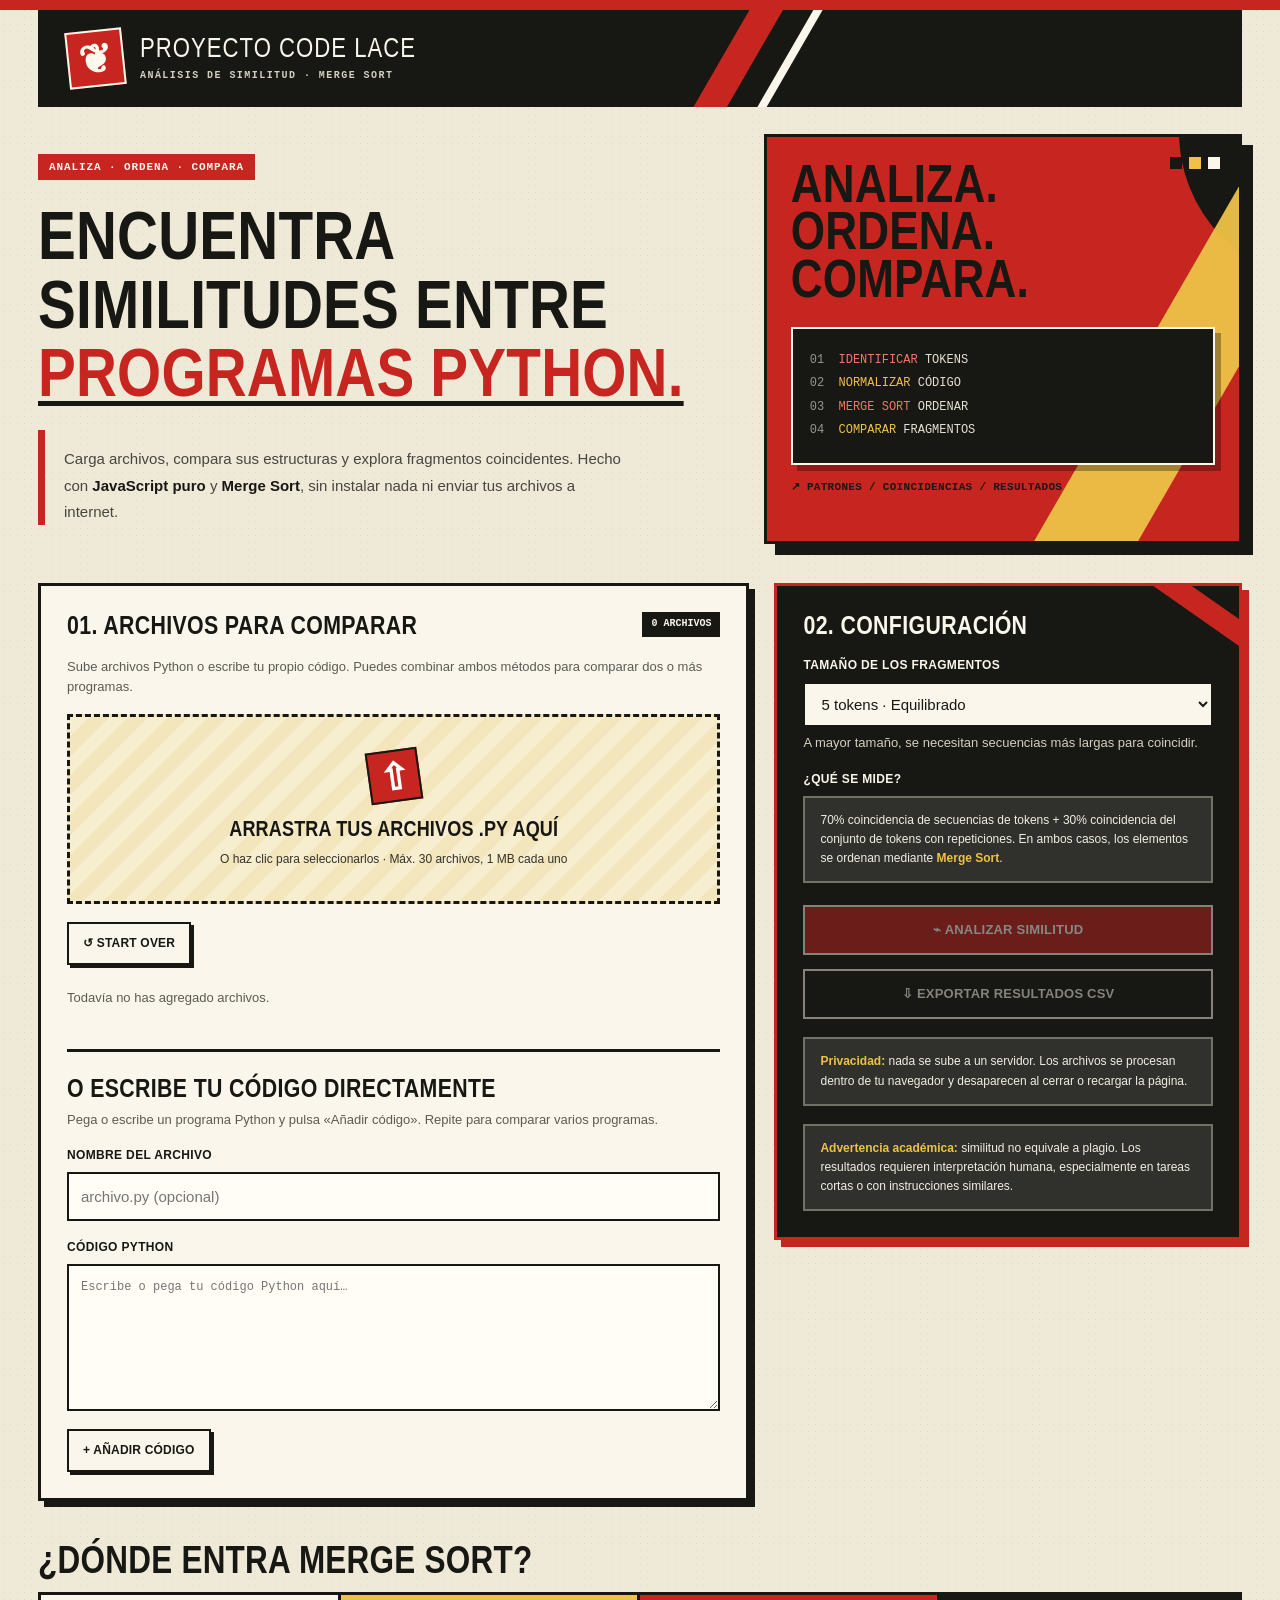
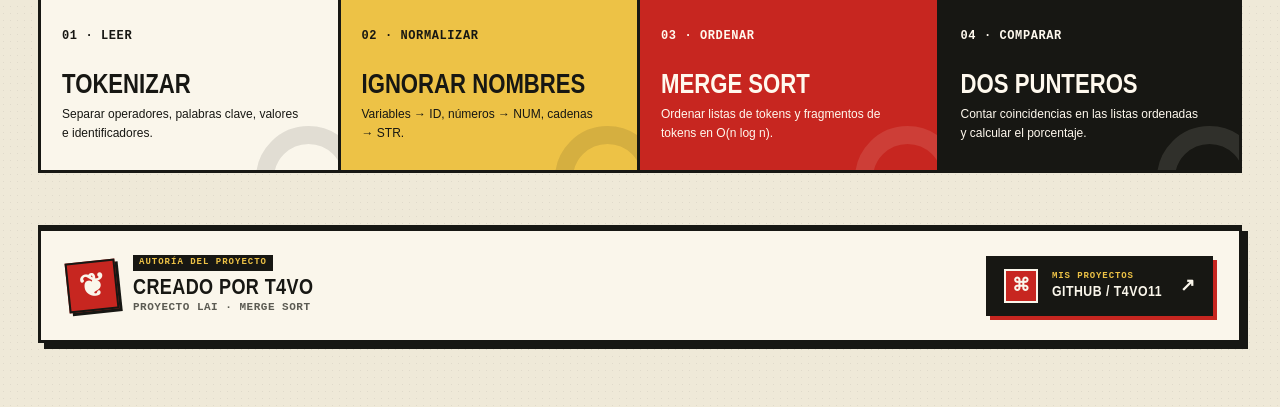
==== commit 57eb3b59: "pasar codigos en limpio se serparo en partes los codigos para mejor adaptacion" ====
--- a/index.html
+++ b/index.html
@@ -4,85 +4,210 @@
   <meta charset="utf-8">
   <meta name="viewport" content="width=device-width, initial-scale=1">
   <meta name="color-scheme" content="light">
-  <meta name="description" content="Proyecto LAI: compara la similitud entre programas Python mediante normalización, secuencias de tokens y Merge Sort.">
-  <title>Proyecto LAI — Análisis de similitud</title>
+  <meta name="description" content="Proyecto CODE LACE: compara la similitud entre programas Python mediante normalización, secuencias de tokens y Merge Sort.">
+  <title>Proyecto CODE LACE — Análisis de similitud</title>
   <link rel="stylesheet" href="styles.css">
+  <script src="app.js" defer></script>
 </head>
 <body>
   <main class="shell">
     <header class="topbar">
-      <div class="identity"><div class="logo" aria-hidden="true">❦</div><div>Proyecto LAI<small>Análisis de similitud · Merge Sort</small></div></div>
+      <div class="identity">
+        <div class="logo" aria-hidden="true">❦</div>
+        <div>
+          Proyecto CODE LACE
+          <small>Análisis de similitud · Merge Sort</small>
+        </div>
+      </div>
     </header>
+
     <section class="hero" aria-label="Presentación">
       <div>
         <div class="eyebrow">ANALIZA · ORDENA · COMPARA</div>
         <h1>Encuentra similitudes entre <em>programas Python.</em></h1>
-        <p class="sub">Carga archivos, compara sus estructuras y explora fragmentos coincidentes. Hecho con <strong>JavaScript puro</strong> y <strong>Merge Sort</strong>, sin instalar nada ni enviar tus archivos a internet.</p>
+        <p class="sub">
+          Carga archivos, compara sus estructuras y explora fragmentos coincidentes. Hecho con <strong>JavaScript puro</strong> y <strong>Merge Sort</strong>, sin instalar nada ni enviar tus archivos a internet.
+        </p>
       </div>
       <div class="heroart" aria-hidden="true">
         <div class="poster-word">ANALIZA.<br>ORDENA.<br>COMPARA.</div>
         <div class="artbar"><i></i><i></i><i></i></div>
-        <div class="fakecode"><span class="dim">01</span> &nbsp;<span class="kw">IDENTIFICAR</span> TOKENS<br><span class="dim">02</span> &nbsp;<span class="nm">NORMALIZAR</span> CÓDIGO<br><span class="dim">03</span> &nbsp;<span class="kw">MERGE SORT</span> ORDENAR<br><span class="dim">04</span> &nbsp;<span class="nm">COMPARAR</span> FRAGMENTOS</div>
+        <div class="fakecode">
+          <span class="dim">01</span> &nbsp;<span class="kw">IDENTIFICAR</span> TOKENS<br>
+          <span class="dim">02</span> &nbsp;<span class="nm">NORMALIZAR</span> CÓDIGO<br>
+          <span class="dim">03</span> &nbsp;<span class="kw">MERGE SORT</span> ORDENAR<br>
+          <span class="dim">04</span> &nbsp;<span class="nm">COMPARAR</span> FRAGMENTOS
+        </div>
         <div class="arrowtext">↗ PATRONES / COINCIDENCIAS / RESULTADOS</div>
       </div>
     </section>
 
     <section class="layout">
       <article class="panel">
-        <div class="headline"><h2>01. Archivos para comparar</h2><span class="count" id="fileCount">0 archivos</span></div>
+        <div class="headline">
+          <h2>01. Archivos para comparar</h2>
+          <span class="count" id="fileCount">0 archivos</span>
+        </div>
         <p class="hint">Sube archivos Python o escribe tu propio código. Puedes combinar ambos métodos para comparar dos o más programas.</p>
+        
         <div id="dropzone" class="drop" role="button" tabindex="0" aria-label="Seleccionar o arrastrar archivos Python">
           <div class="drop-icon">⇧</div>
           <strong>Arrastra tus archivos .py aquí</strong>
           <span>O haz clic para seleccionarlos · Máx. 30 archivos, 1 MB cada uno</span>
         </div>
         <input id="fileInput" type="file" accept=".py,text/x-python" multiple hidden>
-        <div class="btnrow"><button class="btn ghost" id="clearBtn" type="button" title="Eliminar archivos, código escrito y resultados">↺ Start Over</button></div>
-        <div id="filesList" class="selected-files" aria-live="polite"><p class="empty">Todavía no has agregado archivos.</p></div>
+        
+        <div class="btnrow">
+          <button class="btn ghost" id="clearBtn" type="button" title="Eliminar archivos, código escrito y resultados">↺ Start Over</button>
+        </div>
+        
+        <div id="filesList" class="selected-files" aria-live="polite">
+          <p class="empty">Todavía no has agregado archivos.</p>
+        </div>
         <div id="fileError" class="error" role="alert"></div>
+        
         <hr class="divider">
+        
         <h2>O escribe tu código directamente</h2>
         <p class="hint">Pega o escribe un programa Python y pulsa «Añadir código». Repite para comparar varios programas.</p>
-        <div class="field"><label class="label" for="snippetName">Nombre del archivo</label><input class="input" id="snippetName" maxlength="80" placeholder="archivo.py (opcional)"></div>
-        <div class="field"><label class="label" for="snippetCode">Código Python</label><textarea id="snippetCode" spellcheck="false" placeholder="Escribe o pega tu código Python aquí…"></textarea></div>
-        <button class="btn" id="addSnippetBtn">+ Añadir código</button>
+        
+        <div class="field">
+          <label class="label" for="snippetName">Nombre del archivo</label>
+          <input class="input" id="snippetName" maxlength="80" placeholder="archivo.py (opcional)">
+        </div>
+        <div class="field">
+          <label class="label" for="snippetCode">Código Python</label>
+          <textarea id="snippetCode" spellcheck="false" placeholder="Escribe o pega tu código Python aquí…"></textarea>
+        </div>
+        <button class="btn" id="addSnippetBtn" type="button">+ Añadir código</button>
       </article>
 
       <aside class="panel">
-        <div class="headline"><h2>02. Configuración</h2></div>
+        <div class="headline">
+          <h2>02. Configuración</h2>
+        </div>
         <div class="field">
           <label class="label" for="gramSize">Tamaño de los fragmentos</label>
-          <select id="gramSize"><option value="3">3 tokens · Más sensible</option><option value="5" selected>5 tokens · Equilibrado</option><option value="7">7 tokens · Más estricto</option></select>
-          <p class="hint" style="margin:6px 0 0;">A mayor tamaño, se necesitan secuencias más largas para coincidir.</p>
+          <select id="gramSize">
+            <option value="3">3 tokens · Más sensible</option>
+            <option value="5" selected>5 tokens · Equilibrado</option>
+            <option value="7">7 tokens · Más estricto</option>
+          </select>
+          <p class="hint" style="margin: 6px 0 0;">A mayor tamaño, se necesitan secuencias más largas para coincidir.</p>
         </div>
         <div class="field">
           <label class="label" for="similarityView">¿Qué se mide?</label>
-          <div id="similarityView" class="info" style="margin-top:0;">70% coincidencia de secuencias de tokens + 30% coincidencia del conjunto de tokens con repeticiones. En ambos casos, los elementos se ordenan mediante <strong>Merge Sort</strong>.</div>
-        </div>
-        <div class="actionwrap"><button class="btn primary full" id="analyzeBtn" disabled>⌁ Analizar similitud</button><button class="btn ghost full" id="exportBtn" disabled>⇩ Exportar resultados CSV</button></div>
-        <div class="info"><strong>Privacidad:</strong> nada se sube a un servidor. Los archivos se procesan dentro de tu navegador y desaparecen al cerrar o recargar la página.</div>
-        <div class="info"><strong>Advertencia académica:</strong> similitud no equivale a plagio. Los resultados requieren interpretación humana, especialmente en tareas cortas o con instrucciones similares.</div>
+          <div id="similarityView" class="info" style="margin-top: 0;">
+            70% coincidencia de secuencias de tokens + 30% coincidencia del conjunto de tokens con repeticiones. En ambos casos, los elementos se ordenan mediante <strong>Merge Sort</strong>.
+          </div>
+        </div>
+        <div class="actionwrap">
+          <button class="btn primary full" id="analyzeBtn" type="button" disabled>⌁ Analizar similitud</button>
+          <button class="btn ghost full" id="exportBtn" type="button" disabled>⇩ Exportar resultados CSV</button>
+        </div>
+        <div class="info">
+          <strong>Privacidad:</strong> nada se sube a un servidor. Los archivos se procesan dentro de tu navegador y desaparecen al cerrar o recargar la página.
+        </div>
+        <div class="info">
+          <strong>Advertencia académica:</strong> similitud no equivale a plagio. Los resultados requieren interpretación humana, especialmente en tareas cortas o con instrucciones similares.
+        </div>
       </aside>
     </section>
 
     <section id="results" class="section hidden" aria-live="polite">
-      <div class="sectiontitle"><h2>03. Resultados del análisis</h2><span class="muted" style="font-size:12px">Ordenados de mayor a menor con Merge Sort</span></div>
-      <div class="statgrid"><div class="stat"><span>Archivos</span><b id="statFiles">0</b><small>Programas analizados</small></div><div class="stat"><span>Comparaciones</span><b id="statPairs">0</b><small>Pares evaluados</small></div><div class="stat"><span>Mayor similitud</span><b id="statTop">0%</b><small>Resultado más alto</small></div></div>
-      <div class="panel"><div class="sectiontitle"><h2 style="font-size:16px">Clasificación por similitud</h2><span class="count" id="operationStats">0 comparaciones de Merge Sort</span></div>
-        <div class="tablewrap"><table><thead><tr><th>Archivos</th><th>Similitud</th><th>Visualización</th><th>Detalle</th></tr></thead><tbody id="resultsBody"></tbody></table></div>
-      </div>
+      <div class="sectiontitle">
+        <h2>03. Resultados del análisis</h2>
+        <span class="muted" style="font-size: 12px;">Ordenados de mayor a menor con Merge Sort</span>
+      </div>
+      
+      <div class="statgrid">
+        <div class="stat">
+          <span>Archivos</span>
+          <b id="statFiles">0</b>
+          <small>Programas analizados</small>
+        </div>
+        <div class="stat">
+          <span>Comparaciones</span>
+          <b id="statPairs">0</b>
+          <small>Pares evaluados</small>
+        </div>
+        <div class="stat">
+          <span>Mayor similitud</span>
+          <b id="statTop">0%</b>
+          <small>Resultado más alto</small>
+        </div>
+      </div>
+
+      <div class="panel">
+        <div class="sectiontitle">
+          <h2 style="font-size: 16px;">Clasificación por similitud</h2>
+          <span class="count" id="operationStats">0 comparaciones de Merge Sort</span>
+        </div>
+        <div class="tablewrap">
+          <table>
+            <thead>
+              <tr>
+                <th>Archivos</th>
+                <th>Similitud</th>
+                <th>Visualización</th>
+                <th>Detalle</th>
+              </tr>
+            </thead>
+            <tbody id="resultsBody"></tbody>
+          </table>
+        </div>
+      </div>
+
       <div id="comparePanel" class="panel section hidden">
-        <div class="compare-head"><h3 id="pairTitle">Comparación</h3><span class="score" id="pairScore">0%</span></div>
+        <div class="compare-head">
+          <h3 id="pairTitle">Comparación</h3>
+          <span class="score" id="pairScore">0%</span>
+        </div>
         <div class="mini-details" id="pairMeta"></div>
-        <div class="codes"><div class="codebox"><div class="codeheading" id="codeNameA">Archivo A</div><pre><code id="codeA"></code></pre></div><div class="codebox"><div class="codeheading" id="codeNameB">Archivo B</div><pre><code id="codeB"></code></pre></div></div>
-        <div class="legend"><i></i> Se resaltan fragmentos cuyos tokens normalizados aparecen en ambos códigos (no necesariamente texto idéntico).</div>
+        <div class="codes">
+          <div class="codebox">
+            <div class="codeheading" id="codeNameA">Archivo A</div>
+            <pre><code id="codeA"></code></pre>
+          </div>
+          <div class="codebox">
+            <div class="codeheading" id="codeNameB">Archivo B</div>
+            <pre><code id="codeB"></code></pre>
+          </div>
+        </div>
+        <div class="legend">
+          <i></i> Se resaltan fragmentos cuyos tokens normalizados aparecen en ambos códigos (no necesariamente texto idéntico).
+        </div>
       </div>
     </section>
 
     <section class="section">
-      <div class="sectiontitle"><h2>¿Dónde entra Merge Sort?</h2></div>
-      <div class="method"><div class="step"><b>01 · LEER</b><h3>Tokenizar</h3><p>Separar operadores, palabras clave, valores e identificadores.</p></div><div class="step"><b>02 · NORMALIZAR</b><h3>Ignorar nombres</h3><p>Variables → ID, números → NUM, cadenas → STR.</p></div><div class="step"><b>03 · ORDENAR</b><h3>Merge Sort</h3><p>Ordenar listas de tokens y fragmentos de tokens en O(n log n).</p></div><div class="step"><b>04 · COMPARAR</b><h3>Dos punteros</h3><p>Contar coincidencias en las listas ordenadas y calcular el porcentaje.</p></div></div>
-    </section>
+      <div class="sectiontitle">
+        <h2>¿Dónde entra Merge Sort?</h2>
+      </div>
+      <div class="method">
+        <div class="step">
+          <b>01 · LEER</b>
+          <h3>Tokenizar</h3>
+          <p>Separar operadores, palabras clave, valores e identificadores.</p>
+        </div>
+        <div class="step">
+          <b>02 · NORMALIZAR</b>
+          <h3>Ignorar nombres</h3>
+          <p>Variables → ID, números → NUM, cadenas → STR.</p>
+        </div>
+        <div class="step">
+          <b>03 · ORDENAR</b>
+          <h3>Merge Sort</h3>
+          <p>Ordenar listas de tokens y fragmentos de tokens en O(n log n).</p>
+        </div>
+        <div class="step">
+          <b>04 · COMPARAR</b>
+          <h3>Dos punteros</h3>
+          <p>Contar coincidencias en las listas ordenadas y calcular el porcentaje.</p>
+        </div>
+      </div>
+    </section>
+
     <footer class="footer site-credits">
       <div class="footer-brand">
         <span class="footer-seal" aria-hidden="true">❦</span>
@@ -94,285 +219,13 @@
       </div>
       <a class="footer-github" href="https://github.com/T4VO11" target="_blank" rel="noopener noreferrer" aria-label="Visitar el GitHub de proyectos de T4VO">
         <span class="github-mark" aria-hidden="true">⌘</span>
-        <span class="github-label"><small>MIS PROYECTOS</small><b>GitHub / T4VO11</b></span>
+        <span class="github-label">
+          <small>MIS PROYECTOS</small>
+          <b>GitHub / T4VO11</b>
+        </span>
         <span class="github-arrow" aria-hidden="true">↗</span>
       </a>
     </footer>
   </main>
-
-<script>
-'use strict';
-const MAX_FILES = 30;
-const MAX_FILE_BYTES = 1024 * 1024;
-const PY_KEYWORDS = new Set(('False None True and as assert async await break case class continue def del elif else except finally for from global if import in is lambda match nonlocal not or pass raise return try while with yield').split(' '));
-const PY_BUILTINS = new Set(('print range len sum input int float str bool list dict set tuple max min abs zip enumerate sorted reversed type isinstance open super round all any map filter').split(' '));
-const $ = (id) => document.getElementById(id);
-let files = [];
-let pairs = [];
-let nextId = 1;
-
-function mergeSort(items, comparator = defaultCompare, metrics = null) {
-  if (metrics) metrics.calls = (metrics.calls || 0) + 1;
-  if (items.length < 2) return items.slice();
-  const middle = Math.floor(items.length / 2);
-  const left = mergeSort(items.slice(0, middle), comparator, metrics);
-  const right = mergeSort(items.slice(middle), comparator, metrics);
-  const output = [];
-  let i = 0, j = 0;
-  if (metrics) metrics.merges = (metrics.merges || 0) + 1;
-  while (i < left.length && j < right.length) {
-    if (metrics) metrics.comparisons = (metrics.comparisons || 0) + 1;
-    if (comparator(left[i], right[j]) <= 0) output.push(left[i++]);
-    else output.push(right[j++]);
-  }
-  while (i < left.length) output.push(left[i++]);
-  while (j < right.length) output.push(right[j++]);
-  return output;
-}
-function defaultCompare(a, b) { return a < b ? -1 : a > b ? 1 : 0; }
-
-function tokenizePython(source) {
-  const result = [];
-  const isStart = ch => /[A-Za-z_\u00C0-\u024F]/.test(ch || '');
-  const isPart = ch => /[A-Za-z0-9_\u00C0-\u024F]/.test(ch || '');
-  const n = source.length;
-  let i = 0;
-  while (i < n) {
-    const start = i;
-    const c = source[i];
-    if (/\s/.test(c)) { i++; continue; }
-    if (c === '#') { while (i < n && source[i] !== '\n') i++; continue; }
-    const prefixMatch = /^[rRuUbBfF]{1,3}(?=['"])/.exec(source.slice(i, i + 5));
-    let qPos = i;
-    if (prefixMatch && isStart(c)) qPos = i + prefixMatch[0].length;
-    if (source[qPos] === '"' || source[qPos] === "'") {
-      const quote = source[qPos];
-      const triple = source.slice(qPos, qPos + 3) === quote.repeat(3);
-      const delimiter = quote.repeat(triple ? 3 : 1);
-      i = qPos + delimiter.length;
-      while (i < n) {
-        if (source[i] === '\\') { i += 2; continue; }
-        if (source.slice(i, i + delimiter.length) === delimiter) { i += delimiter.length; break; }
-        i++;
-      }
-      result.push({value:'STR', start, end:Math.min(i,n)});
-      continue;
-    }
-    if (isStart(c)) {
-      i++;
-      while (i < n && isPart(source[i])) i++;
-      const word = source.slice(start, i);
-      const value = PY_KEYWORDS.has(word) || PY_BUILTINS.has(word) ? word : 'ID';
-      result.push({value,start,end:i});
-      continue;
-    }
-    if (/[0-9]/.test(c)) {
-      i++;
-      while (i < n && /[A-Za-z0-9_.]/.test(source[i])) i++;
-      result.push({value:'NUM',start,end:i});
-      continue;
-    }
-    const op = ['**=','//=','<<=','>>=','...','==','!=','<=','>=','->','+=','-=','*=','/=','%=','//','**','<<','>>','&=','|=','^=','@=','//=',':='].find(x => source.startsWith(x, i));
-    if (op) {i += op.length; result.push({value:op,start,end:i});continue;}
-    i++;
-    result.push({value:c,start,end:i});
-  }
-  return result;
-}
-
-function shingles(tokens, size) {
-  const out = [];
-  if (tokens.length < size) return tokens.map((t,index)=>({key:t.value,from:index,to:index}));
-  for (let i=0;i+size<=tokens.length;i++) {
-    out.push({key:tokens.slice(i,i+size).map(t=>t.value).join('\u241F'),from:i,to:i+size-1});
-  }
-  return out;
-}
-
-function commonCount(sortedA, sortedB) {
-  let i=0,j=0,count=0;
-  while(i<sortedA.length&&j<sortedB.length){
-    const cmp=defaultCompare(sortedA[i],sortedB[j]);
-    if(cmp===0){count++;i++;j++;}
-    else if(cmp<0)i++;else j++;
-  }
-  return count;
-}
-function dice(count,a,b){return a+b === 0 ? 0 : 200*count/(a+b);}
-function evaluate(A,B,k,metrics) {
-  const aTokens=A.tokens, bTokens=B.tokens;
-  const sortedATokens=mergeSort(aTokens.map(t=>t.value),defaultCompare,metrics);
-  const sortedBTokens=mergeSort(bTokens.map(t=>t.value),defaultCompare,metrics);
-  const sharedTokens=commonCount(sortedATokens,sortedBTokens);
-  const tokenScore=dice(sharedTokens,aTokens.length,bTokens.length);
-  const effectiveK = aTokens.length < k || bTokens.length < k ? 1 : k;
-  const seqA=shingles(aTokens,effectiveK),seqB=shingles(bTokens,effectiveK);
-  const aKeys=mergeSort(seqA.map(w=>w.key),defaultCompare,metrics);
-  const bKeys=mergeSort(seqB.map(w=>w.key),defaultCompare,metrics);
-  const sharedSequences=commonCount(aKeys,bKeys);
-  const sequenceScore=dice(sharedSequences,seqA.length,seqB.length);
-  const weight=(aTokens.length>=k && bTokens.length>=k)?0.7:0;
-  const score=Math.round((weight*sequenceScore+(1-weight)*tokenScore)*10)/10;
-  const commonSignatures = new Set();
-  let x=0,y=0;
-  while (x<aKeys.length&&y<bKeys.length){
-    const cmp=defaultCompare(aKeys[x],bKeys[y]);
-    if(cmp===0){commonSignatures.add(aKeys[x]);x++;y++;}
-    else if(cmp<0)x++;else y++;
-  }
-  return {a:A,b:B,score,tokenScore,sequenceScore,sharedTokens,sharedSequences,seqA,seqB,commonSignatures,k:effectiveK};
-}
-
-function escapeHtml(text) {return String(text).replace(/&/g,'&amp;').replace(/</g,'&lt;').replace(/>/g,'&gt;').replace(/"/g,'&quot;').replace(/'/g,'&#39;');}
-function formatNum(n){return n.toLocaleString('es-MX');}
-function classify(score){return score>=70?'high':score>=40?'medium':'';}
-function updateUI(){
-  $('fileCount').textContent=`${files.length} archivo${files.length===1?'':'s'}`;
-  $('analyzeBtn').disabled=files.length<2;
-  const list=$('filesList');
-  list.innerHTML='';
-  if(!files.length){list.innerHTML='<p class="empty">Todavía no has agregado archivos.</p>';return;}
-  for(const f of files){
-    const row=document.createElement('div');row.className='file';
-    row.innerHTML=`<div class="file-icon">PY</div><div class="grow"><div class="filename">${escapeHtml(f.name)}</div><div class="filemeta">${formatNum(f.tokens.length)} tokens · ${(new Blob([f.source]).size/1024).toFixed(1)} KB</div></div><button type="button" class="remove" title="Quitar archivo" aria-label="Quitar ${escapeHtml(f.name)}">✕</button>`;
-    row.querySelector('button').addEventListener('click',()=>{files=files.filter(item=>item.id!==f.id);invalidate();updateUI();});
-    list.appendChild(row);
-  }
-}
-function invalidate(){pairs=[];$('results').classList.add('hidden');$('comparePanel').classList.add('hidden');$('exportBtn').disabled=true;}
-function error(message){$('fileError').textContent=message;}
-function insertFile(name,source){
-  if(files.length>=MAX_FILES){return `El límite es de ${MAX_FILES} archivos.`;}
-  if(!name.toLowerCase().endsWith('.py'))return `Solo se admiten archivos .py: ${name}`;
-  if(new Blob([source]).size>MAX_FILE_BYTES)return `Archivo demasiado grande: ${name} (máximo 1 MB).`;
-  if(!source.trim())return `El archivo ${name} está vacío.`;
-  files.push({id:nextId++,name,source,tokens:tokenizePython(source)});
-  invalidate();
-  return null;
-}
-async function readFiles(list){
-  error('');
-  const errors=[];
-  for(const file of list){
-    if(file.size>MAX_FILE_BYTES){errors.push(`Demasiado grande: ${file.name}`);continue;}
-    try{const issue=insertFile(file.name,await file.text());if(issue)errors.push(issue);}
-    catch(e){errors.push(`No se pudo leer ${file.name}: ${e.message}`);}
-  }
-  error(errors.join(' | '));updateUI();
-}
-function highlightSource(file,windows,commonSignatures){
-  const marked=new Array(file.tokens.length).fill(false);
-  for(const window of windows){
-    if(!commonSignatures.has(window.key))continue;
-    for(let i=window.from;i<=window.to;i++)marked[i]=true;
-  }
-  const ranges=[];
-  for(let i=0;i<file.tokens.length;i++) if(marked[i]) {
-    const t=file.tokens[i];
-    if(ranges.length && t.start<=ranges[ranges.length-1].end+1)ranges[ranges.length-1].end=t.end;
-    else ranges.push({start:t.start,end:t.end});
-  }
-  let html='',pos=0;
-  for(const r of ranges){
-    html+=escapeHtml(file.source.slice(pos,r.start));
-    html+='<mark>'+escapeHtml(file.source.slice(r.start,r.end))+'</mark>';
-    pos=r.end;
-  }
-  return html+escapeHtml(file.source.slice(pos));
-}
-function showPair(pairIndex,scroll=true){
-  const pair=pairs[pairIndex];if(!pair)return;
-  $('comparePanel').classList.remove('hidden');
-  $('pairTitle').textContent=`${pair.a.name} vs. ${pair.b.name}`;
-  $('pairScore').textContent=`${pair.score.toFixed(1)}%`;
-  $('pairScore').className='score '+classify(pair.score);
-  $('pairMeta').textContent='';
-  [ `Tokens iguales: ${pair.sharedTokens}`,`Secuencias iguales: ${pair.sharedSequences}`,`Similitud de tokens: ${pair.tokenScore.toFixed(1)}%`,`Similitud de secuencias: ${pair.sequenceScore.toFixed(1)}%`].forEach(info=>{const span=document.createElement('span');span.textContent=info;$('pairMeta').appendChild(span);});
-  $('codeNameA').textContent=pair.a.name;
-  $('codeNameB').textContent=pair.b.name;
-  $('codeA').innerHTML=highlightSource(pair.a,pair.seqA,pair.commonSignatures);
-  $('codeB').innerHTML=highlightSource(pair.b,pair.seqB,pair.commonSignatures);
-  if(scroll)$('comparePanel').scrollIntoView({behavior:'smooth',block:'start'});
-}
-function analyze(){
-  error('');
-  if(files.length<2){error('Agrega por lo menos dos archivos.');return;}
-  const k=Number($('gramSize').value);
-  const metrics={calls:0,merges:0,comparisons:0};
-  const unsorted=[];
-  for(let i=0;i<files.length;i++)for(let j=i+1;j<files.length;j++)unsorted.push(evaluate(files[i],files[j],k,metrics));
-  pairs=mergeSort(unsorted,(a,b)=>b.score-a.score || defaultCompare(a.a.name,b.a.name)||defaultCompare(a.b.name,b.b.name),metrics);
-  $('statFiles').textContent=files.length;
-  $('statPairs').textContent=pairs.length;
-  $('statTop').textContent=pairs.length?`${pairs[0].score.toFixed(1)}%`:'0%';
-  $('operationStats').textContent=`${formatNum(metrics.comparisons)} comparaciones internas de Merge Sort`;
-  const table=$('resultsBody');table.innerHTML='';
-  pairs.forEach((p,idx)=>{
-    const tr=document.createElement('tr');
-    tr.innerHTML=`<td><strong>${escapeHtml(p.a.name)}</strong><br><span class="muted">vs. ${escapeHtml(p.b.name)}</span></td><td><span class="score ${classify(p.score)}">${p.score.toFixed(1)}%</span></td><td><div class="bar"><span style="width:${p.score}%"></span></div></td><td><button type="button" class="row-link">Ver fragmentos ↗</button></td>`;
-    tr.querySelector('button').addEventListener('click',()=>showPair(idx));
-    table.appendChild(tr);
-  });
-  $('results').classList.remove('hidden');
-  $('exportBtn').disabled=false;
-  showPair(0,false);
-  $('results').scrollIntoView({behavior:'smooth',block:'start'});
-}
-function csvCell(str){
-  let s=String(str);
-  if(/^[\s]*[=+@\-]/.test(s)) s="'"+s;
-  return '"'+s.replace(/"/g,'""')+'"';
-}
-function exportCSV(){
-  if(!pairs.length)return;
-  const rows=[['Archivo A','Archivo B','Similitud (%)','Tokens comunes','Secuencias comunes','Puntuación tokens (%)','Puntuación secuencias (%)']];
-  for(const p of pairs)rows.push([p.a.name,p.b.name,p.score,p.sharedTokens,p.sharedSequences,p.tokenScore.toFixed(1),p.sequenceScore.toFixed(1)]);
-  const content='\uFEFF'+rows.map(r=>r.map(csvCell).join(',')).join('\r\n');
-  const url=URL.createObjectURL(new Blob([content],{type:'text/csv;charset=utf-8'}));
-  const anchor=document.createElement('a');anchor.href=url;anchor.download='proyecto_lai_resultados.csv';document.body.appendChild(anchor);anchor.click();anchor.remove();setTimeout(()=>URL.revokeObjectURL(url),1000);
-}
-$('dropzone').addEventListener('click',()=>$('fileInput').click());
-$('dropzone').addEventListener('keydown',e=>{if(e.key==='Enter'||e.key===' '){e.preventDefault();$('fileInput').click();}});
-$('dropzone').addEventListener('dragover',e=>{e.preventDefault();$('dropzone').classList.add('dragover');});
-$('dropzone').addEventListener('dragleave',()=>$('dropzone').classList.remove('dragover'));
-$('dropzone').addEventListener('drop',e=>{e.preventDefault();$('dropzone').classList.remove('dragover');readFiles(e.dataTransfer.files);});
-$('fileInput').addEventListener('change',e=>{const selected=Array.from(e.target.files);e.target.value='';readFiles(selected);});
-function startOver(){
-  files=[];
-  pairs=[];
-  nextId=1;
-  $('fileInput').value='';
-  $('snippetName').value='';
-  $('snippetCode').value='';
-  $('gramSize').value='5';
-  $('resultsBody').replaceChildren();
-  $('pairMeta').replaceChildren();
-  $('codeA').textContent='';
-  $('codeB').textContent='';
-  $('pairTitle').textContent='Comparación';
-  $('pairScore').textContent='0%';
-  $('statFiles').textContent='0';
-  $('statPairs').textContent='0';
-  $('statTop').textContent='0%';
-  $('operationStats').textContent='0 comparaciones de Merge Sort';
-  error('');
-  invalidate();
-  updateUI();
-  window.scrollTo({top:0,behavior:'smooth'});
-}
-$('clearBtn').addEventListener('click',startOver);
-$('addSnippetBtn').addEventListener('click',()=>{
-  error('');
-  let name=$('snippetName').value.trim()||`codigo_${nextId}.py`;
-  if(!name.toLowerCase().endsWith('.py'))name+='.py';
-  const issue=insertFile(name,$('snippetCode').value);
-  if(issue)error(issue);else{$('snippetCode').value='';$('snippetName').value='';}
-  updateUI();
-});
-$('analyzeBtn').addEventListener('click',analyze);
-$('exportBtn').addEventListener('click',exportCSV);
-$('gramSize').addEventListener('change',()=>{invalidate();updateUI();});
-updateUI();
-</script>
 </body>
-</html>
+</html>
--- a/styles.css
+++ b/styles.css
@@ -17,8 +17,15 @@
   --ui: 'Arial', 'Helvetica Neue', Helvetica, sans-serif;
   --mono: 'Consolas', 'Liberation Mono', monospace;
 }
-* { box-sizing: border-box; }
-html { scroll-behavior: smooth; }
+
+*, *::before, *::after {
+  box-sizing: border-box;
+}
+
+html {
+  scroll-behavior: smooth;
+}
+
 body {
   margin: 0;
   min-height: 100vh;
@@ -29,261 +36,1342 @@
   font: 15px/1.55 var(--ui);
   border-top: 10px solid var(--red);
 }
-::selection { background: var(--yellow); color: var(--ink); }
-button, input, textarea, select { font: inherit; }
-button { cursor: pointer; }
-button:disabled { cursor: not-allowed; opacity: .48; box-shadow: none !important; transform: none !important; }
-button:focus-visible, input:focus-visible, textarea:focus-visible, select:focus-visible, .drop:focus-visible {
-  outline: 3px solid var(--red); outline-offset: 3px;
-}
-h1,h2,h3,p { margin-top: 0; }
-.shell { max-width: 1330px; padding: 0 38px 64px; margin: 0 auto; }
+
+::selection {
+  background: var(--yellow);
+  color: var(--ink);
+}
+
+button, input, textarea, select {
+  font: inherit;
+}
+
+button {
+  cursor: pointer;
+}
+
+button:disabled {
+  cursor: not-allowed;
+  opacity: 0.48;
+  box-shadow: none !important;
+  transform: none !important;
+}
+
+button:focus-visible,
+input:focus-visible,
+textarea:focus-visible,
+select:focus-visible,
+.drop:focus-visible,
+.footer-github:focus-visible {
+  outline: 3px solid var(--red);
+  outline-offset: 3px;
+}
+
+h1, h2, h3, p {
+  margin-top: 0;
+}
+
+.shell {
+  max-width: 1330px;
+  padding: 0 38px 64px;
+  margin: 0 auto;
+}
+
 /* Masthead — sin esquinas blandas ni superficies de cristal */
 .topbar {
-  background: var(--ink); color: var(--paper-light);
-  display: flex; justify-content: space-between; align-items: center;
-  gap: 22px; min-height: 97px; padding: 18px 29px;
-  position: relative; overflow: hidden;
-}
+  background: var(--ink);
+  color: var(--paper-light);
+  display: flex;
+  justify-content: space-between;
+  align-items: center;
+  gap: 22px;
+  min-height: 97px;
+  padding: 18px 29px;
+  position: relative;
+  overflow: hidden;
+}
+
 .topbar::before {
-  content: ''; position: absolute; top: -42px; left: 57%; width: 29px; height: 180px;
-  background: var(--red); transform: rotate(30deg); pointer-events: none;
-}
+  content: '';
+  position: absolute;
+  top: -42px;
+  left: 57%;
+  width: 29px;
+  height: 180px;
+  background: var(--red);
+  transform: rotate(30deg);
+  pointer-events: none;
+}
+
 .topbar::after {
-  content: ''; position: absolute; top: -38px; left: 62%; width: 8px; height: 180px;
-  background: var(--paper-light); transform: rotate(30deg); pointer-events: none;
-}
-.identity { position: relative; z-index: 1; display: flex; align-items: center; gap: 16px; font-size: 27px; font-family: var(--title); letter-spacing: 1px; text-transform: uppercase; line-height: 1.05; }
+  content: '';
+  position: absolute;
+  top: -38px;
+  left: 62%;
+  width: 8px;
+  height: 180px;
+  background: var(--paper-light);
+  transform: rotate(30deg);
+  pointer-events: none;
+}
+
+.identity {
+  position: relative;
+  z-index: 1;
+  display: flex;
+  align-items: center;
+  gap: 16px;
+  font-size: 27px;
+  font-family: var(--title);
+  letter-spacing: 1px;
+  text-transform: uppercase;
+  line-height: 1.05;
+}
+
 .logo {
-  height: 57px; width: 57px; flex: none; display: grid; place-items: center;
-  background: var(--red); color: #fff8ed; font: 900 40px/1 var(--title);
-  border: 2px solid var(--paper-light); transform: rotate(-6deg);
-}
-.identity small { display: block; margin-top: 7px; font: 700 10px/1.4 var(--mono); letter-spacing: 1.45px; color: #d3cfc1; }
+  height: 57px;
+  width: 57px;
+  flex: none;
+  display: grid;
+  place-items: center;
+  background: var(--red);
+  color: #fff8ed;
+  font: 900 40px/1 var(--title);
+  border: 2px solid var(--paper-light);
+  transform: rotate(-6deg);
+}
+
+.identity small {
+  display: block;
+  margin-top: 7px;
+  font: 700 10px/1.4 var(--mono);
+  letter-spacing: 1.45px;
+  color: #d3cfc1;
+}
+
 .pill {
-  position: relative; z-index: 1; display: inline-flex; align-items: center; gap: 10px;
-  border: 2px solid var(--paper-light); padding: 8px 12px;
-  font: 800 11px/1.35 var(--mono); letter-spacing: .2px;
-  background: var(--paper-light); color: var(--ink);
-}
-.dot { width: 9px; height: 9px; display: inline-block; background: var(--red); transform: rotate(45deg); }
-.issuebar { display: flex; flex-wrap: wrap; justify-content: space-between; gap: 8px 20px; padding: 12px 2px; border-bottom: 3px solid var(--ink); text-transform: uppercase; font: 800 10px/1.4 var(--mono); letter-spacing: .8px; }
-.issuebar span:nth-child(2) { color: var(--red); }
+  position: relative;
+  z-index: 1;
+  display: inline-flex;
+  align-items: center;
+  gap: 10px;
+  border: 2px solid var(--paper-light);
+  padding: 8px 12px;
+  font: 800 11px/1.35 var(--mono);
+  letter-spacing: 0.2px;
+  background: var(--paper-light);
+  color: var(--ink);
+}
+
+.dot {
+  width: 9px;
+  height: 9px;
+  display: inline-block;
+  background: var(--red);
+  transform: rotate(45deg);
+}
+
+.issuebar {
+  display: flex;
+  flex-wrap: wrap;
+  justify-content: space-between;
+  gap: 8px 20px;
+  padding: 12px 2px;
+  border-bottom: 3px solid var(--ink);
+  text-transform: uppercase;
+  font: 800 10px/1.4 var(--mono);
+  letter-spacing: 0.8px;
+}
+
+.issuebar span:nth-child(2) {
+  color: var(--red);
+}
+
 /* Cartel principal */
-.hero { display: grid; grid-template-columns: minmax(0, 1.35fr) minmax(340px, .95fr); gap: 46px; align-items: center; margin: 0 0 39px; padding-top: 27px; }
-.eyebrow { display: inline-block; margin-bottom: 20px; padding: 6px 11px 5px; color: var(--paper-light); background: var(--red); font: 800 11px/1.4 var(--mono); letter-spacing: .9px; text-transform: uppercase; }
+.hero {
+  display: grid;
+  grid-template-columns: minmax(0, 1.35fr) minmax(340px, 0.95fr);
+  gap: 46px;
+  align-items: center;
+  margin: 0 0 39px;
+  padding-top: 27px;
+}
+
+.eyebrow {
+  display: inline-block;
+  margin-bottom: 20px;
+  padding: 6px 11px 5px;
+  color: var(--paper-light);
+  background: var(--red);
+  font: 800 11px/1.4 var(--mono);
+  letter-spacing: 0.9px;
+  text-transform: uppercase;
+}
+
 h1 {
-  max-width: 850px; margin: 0 0 25px; color: var(--ink);
-  text-transform: uppercase; font: 900 clamp(47px, 5.4vw, 80px)/.99 var(--title);
-  letter-spacing: .2px; text-wrap: balance;
-}
-h1 em { display: inline; font-style: normal; color: var(--red); text-decoration-line: underline; text-decoration-color: var(--ink); text-decoration-thickness: 5px; text-underline-offset: 5px; }
-.sub { max-width: 590px; margin: 0; padding: 16px 0 0 19px; border-left: 7px solid var(--red); color: #46453f; font: 15px/1.75 var(--ui); }
-.sub strong { color: var(--ink); font-weight: 900; }
+  max-width: 850px;
+  margin: 0 0 25px;
+  color: var(--ink);
+  text-transform: uppercase;
+  font: 900 clamp(47px, 5.4vw, 80px)/0.99 var(--title);
+  letter-spacing: 0.2px;
+  text-wrap: balance;
+}
+
+h1 em {
+  display: inline;
+  font-style: normal;
+  color: var(--red);
+  text-decoration-line: underline;
+  text-decoration-color: var(--ink);
+  text-decoration-thickness: 5px;
+  text-underline-offset: 5px;
+}
+
+.sub {
+  max-width: 590px;
+  margin: 0;
+  padding: 16px 0 0 19px;
+  border-left: 7px solid var(--red);
+  color: #46453f;
+  font: 15px/1.75 var(--ui);
+}
+
+.sub strong {
+  color: var(--ink);
+  font-weight: 900;
+}
+
 .heroart {
-  isolation: isolate; position: relative; min-height: 410px; overflow: hidden;
-  padding: 22px 24px 23px; background: var(--red); border: 3px solid var(--ink);
+  isolation: isolate;
+  position: relative;
+  min-height: 410px;
+  overflow: hidden;
+  padding: 22px 24px 23px;
+  background: var(--red);
+  border: 3px solid var(--ink);
   box-shadow: 11px 11px 0 var(--ink);
 }
+
 .heroart::before {
-  content: ''; position: absolute; width: 300px; height: 300px;
-  top: -155px; right: -240px; border: 65px solid var(--ink); border-radius: 50%; opacity: 1;
+  content: '';
+  position: absolute;
+  width: 300px;
+  height: 300px;
+  top: -155px;
+  right: -240px;
+  border: 65px solid var(--ink);
+  border-radius: 50%;
+  opacity: 1;
   z-index: -1;
 }
+
 .heroart::after {
-  content: ''; position: absolute; width: 90px; height: 680px; right: 9%; top: -50px;
-  transform: rotate(30deg); background: var(--yellow); z-index: -1; opacity: .95;
-}
+  content: '';
+  position: absolute;
+  width: 90px;
+  height: 680px;
+  right: 9%;
+  top: -50px;
+  transform: rotate(30deg);
+  background: var(--yellow);
+  z-index: -1;
+  opacity: 0.95;
+}
+
 .poster-word {
-  position: relative; z-index: 2; color: var(--ink); font: 900 clamp(40px, 4.2vw, 64px)/.88 var(--title);
-  letter-spacing: .2px; text-shadow: 1px 1px 0 var(--red); max-width: max-content;
-}
-.artbar { display: flex; gap: 7px; position: absolute; top: 20px; right: 19px; z-index: 3; }
-.artbar i { width: 12px; height: 12px; background: var(--ink); display: block; }
-.artbar i:nth-child(2) { background: var(--yellow); }
-.artbar i:nth-child(3) { background: var(--paper-light); }
+  position: relative;
+  z-index: 2;
+  color: var(--ink);
+  font: 900 clamp(40px, 4.2vw, 64px)/0.88 var(--title);
+  letter-spacing: 0.2px;
+  text-shadow: 1px 1px 0 var(--red);
+  max-width: max-content;
+}
+
+.artbar {
+  display: flex;
+  gap: 7px;
+  position: absolute;
+  top: 20px;
+  right: 19px;
+  z-index: 3;
+}
+
+.artbar i {
+  width: 12px;
+  height: 12px;
+  background: var(--ink);
+  display: block;
+}
+
+.artbar i:nth-child(2) {
+  background: var(--yellow);
+}
+
+.artbar i:nth-child(3) {
+  background: var(--paper-light);
+}
+
 .fakecode {
-  position: relative; z-index: 3; margin-top: 26px; padding: 20px 17px;
-  background: var(--ink); color: #e6e0d1; border: 2px solid var(--paper-light);
-  font: 12px/1.95 var(--mono); white-space: nowrap; overflow-x: auto;
+  position: relative;
+  z-index: 3;
+  margin-top: 26px;
+  padding: 20px 17px;
+  background: var(--ink);
+  color: #e6e0d1;
+  border: 2px solid var(--paper-light);
+  font: 12px/1.95 var(--mono);
+  white-space: nowrap;
+  overflow-x: auto;
   box-shadow: 6px 6px 0 #00000050;
 }
-.kw { color: #f07967; } .nm { color: #efc247; } .var { color: #faf6eb; }
-.num { color: #f2bc72; } .dim { color: #9a978d; }
+
+.kw { color: #f07967; }
+.nm { color: #efc247; }
+.var { color: #faf6eb; }
+.num { color: #f2bc72; }
+.dim { color: #9a978d; }
+
 .arrowtext {
-  position: relative; z-index: 3; color: var(--ink); padding-top: 15px;
-  font: 900 11px/1.4 var(--mono); letter-spacing: .3px; text-transform: uppercase;
-}
+  position: relative;
+  z-index: 3;
+  color: var(--ink);
+  padding-top: 15px;
+  font: 900 11px/1.4 var(--mono);
+  letter-spacing: 0.3px;
+  text-transform: uppercase;
+}
+
 /* Paneles de trabajo: marcos editoriales duros, sombras de imprenta */
-.layout { display: grid; grid-template-columns: minmax(0, 1.4fr) minmax(310px, 0.92fr); gap: 25px; align-items: start; }
-.panel { position: relative; min-width: 0; background: var(--paper-light); border: 3px solid var(--ink); border-radius: 0; padding: 26px; box-shadow: 6px 6px 0 var(--ink); }
-.panel h2 { margin-bottom: 7px; font: 900 26px/1.07 var(--title); letter-spacing: .35px; text-transform: uppercase; }
-.panel .hint { color: var(--muted); font-size: 13px; margin-bottom: 17px; }
-.headline { display: flex; gap: 14px; align-items: start; justify-content: space-between; margin-bottom: 17px; }
-.headline h2 { margin: 0; }
-.count { display: inline-block; flex: none; padding: 5px 9px; background: var(--ink); color: var(--paper-light); font: 800 10px/1.45 var(--mono); text-transform: uppercase; }
+.layout {
+  display: grid;
+  grid-template-columns: minmax(0, 1.4fr) minmax(310px, 0.92fr);
+  gap: 25px;
+  align-items: start;
+}
+
+.panel {
+  position: relative;
+  min-width: 0;
+  background: var(--paper-light);
+  border: 3px solid var(--ink);
+  border-radius: 0;
+  padding: 26px;
+  box-shadow: 6px 6px 0 var(--ink);
+}
+
+.panel h2 {
+  margin-bottom: 7px;
+  font: 900 26px/1.07 var(--title);
+  letter-spacing: 0.35px;
+  text-transform: uppercase;
+}
+
+.panel .hint {
+  color: var(--muted);
+  font-size: 13px;
+  margin-bottom: 17px;
+}
+
+.headline {
+  display: flex;
+  gap: 14px;
+  align-items: start;
+  justify-content: space-between;
+  margin-bottom: 17px;
+}
+
+.headline h2 {
+  margin: 0;
+}
+
+.count {
+  display: inline-block;
+  flex: none;
+  padding: 5px 9px;
+  background: var(--ink);
+  color: var(--paper-light);
+  font: 800 10px/1.45 var(--mono);
+  text-transform: uppercase;
+}
+
 .drop {
-  position: relative; min-height: 190px; display: flex; flex-direction: column; justify-content: center; align-items: center;
-  border: 3px dashed var(--ink); border-radius: 0; text-align: center;
+  position: relative;
+  min-height: 190px;
+  display: flex;
+  flex-direction: column;
+  justify-content: center;
+  align-items: center;
+  border: 3px dashed var(--ink);
+  border-radius: 0;
+  text-align: center;
   background: repeating-linear-gradient(-45deg, #f3e6bc, #f3e6bc 14px, #f7edcf 14px, #f7edcf 28px);
-  padding: 26px 20px; transition: background-color .15s, outline-color .15s; cursor: pointer;
-}
-.drop:hover, .drop.dragover { background: var(--yellow); border-style: solid; }
-.drop-icon { height: 52px; width: 52px; display: grid; place-items: center; background: var(--red); color: white; font: 900 37px/1 var(--title); margin-bottom: 13px; transform: rotate(-8deg); border: 2px solid var(--ink); }
-.drop strong { display: block; font: 900 22px/1.2 var(--title); letter-spacing: .15px; text-transform: uppercase; }
-.drop span { display: block; max-width: 360px; font-size: 12px; color: #33322c; margin-top: 9px; }
-.btnrow { display: flex; gap: 10px; flex-wrap: wrap; margin-top: 18px; }
-.btn, .row-link {
-  border: 2px solid var(--ink); border-radius: 0; background: var(--paper-light); color: var(--ink);
-  padding: 11px 14px; min-height: 43px; font: 900 12px/1.4 var(--ui);
-  letter-spacing: .2px; text-transform: uppercase; text-align: center; box-shadow: 3px 3px 0 var(--ink);
-  transition: transform .12s ease, box-shadow .12s ease, background .12s ease;
-}
-.btn:hover:not(:disabled), .row-link:hover { transform: translate(-2px, -2px); box-shadow: 5px 5px 0 var(--ink); }
-.btn:active:not(:disabled), .row-link:active { transform: translate(2px, 2px); box-shadow: 1px 1px 0 var(--ink); }
-.btn.primary { color: white; border-color: var(--ink); background: var(--red); }
-.btn.primary:hover:not(:disabled) { background: var(--red-dark); }
-.btn.teal { background: var(--yellow); color: var(--ink); }
-.btn.ghost { background: transparent; color: var(--ink); }
-.btn.tiny { min-height: 30px; padding: 5px 10px; font-size: 11px; }
-.selected-files { display: grid; gap: 7px; max-height: 250px; margin-top: 18px; overflow: auto; }
-.file { display: flex; align-items: center; gap: 10px; border: 2px solid var(--ink); background: #fffaf0; padding: 8px 10px; min-width: 0; }
-.file-icon { flex: none; display: grid; place-items: center; height: 35px; width: 35px; background: var(--red); color: var(--paper-light); font: 900 12px var(--mono); }
-.grow { flex: 1; min-width: 0; }
-.filename { font-size: 13px; font-weight: 900; min-width: 0; overflow-wrap: anywhere; }
-.filemeta { font-size: 11px; color: var(--muted); }
-.file .remove { border: 0; background: transparent; color: var(--ink); font-size: 15px; padding: 2px 7px; }
-.file .remove:hover { background: var(--red); color: white; }
-.empty { color: var(--muted); font-size: 13px; padding: 5px 0; }
-.label { display: block; margin-bottom: 8px; color: var(--ink); font: 900 12px/1.4 var(--ui); text-transform: uppercase; letter-spacing: .35px; }
-.input, textarea, select { display: block; width: 100%; background: #fffdf6; color: var(--ink); border: 2px solid var(--ink); border-radius: 0; padding: 11px 12px; outline: 0; }
-textarea { height: 147px; resize: vertical; font: 12px/1.7 var(--mono); }
-select { appearance: auto; }
-.field { margin-bottom: 18px; }
-.divider { border: 0; border-top: 3px solid var(--ink); margin: 23px 0; }
-.actionwrap { display: grid; gap: 14px; margin-top: 22px; }
-.full { width: 100%; padding: 14px 12px; font-size: 13px; }
-.info { padding: 13px 15px; margin-top: 18px; color: var(--ink); background: #eee4cb; border: 2px solid var(--ink); font-size: 12px; line-height: 1.6; }
-.info strong { color: var(--red-dark); }
-.error { margin-top: 9px; min-height: 0; color: #a91613; font-size: 12px; font-weight: 800; }
+  padding: 26px 20px;
+  transition: background-color 0.15s, outline-color 0.15s;
+  cursor: pointer;
+}
+
+.drop:hover,
+.drop.dragover {
+  background: var(--yellow);
+  border-style: solid;
+}
+
+.drop-icon {
+  height: 52px;
+  width: 52px;
+  display: grid;
+  place-items: center;
+  background: var(--red);
+  color: white;
+  font: 900 37px/1 var(--title);
+  margin-bottom: 13px;
+  transform: rotate(-8deg);
+  border: 2px solid var(--ink);
+}
+
+.drop strong {
+  display: block;
+  font: 900 22px/1.2 var(--title);
+  letter-spacing: 0.15px;
+  text-transform: uppercase;
+}
+
+.drop span {
+  display: block;
+  max-width: 360px;
+  font-size: 12px;
+  color: #33322c;
+  margin-top: 9px;
+}
+
+.btnrow {
+  display: flex;
+  gap: 10px;
+  flex-wrap: wrap;
+  margin-top: 18px;
+}
+
+.btn,
+.row-link {
+  border: 2px solid var(--ink);
+  border-radius: 0;
+  background: var(--paper-light);
+  color: var(--ink);
+  padding: 11px 14px;
+  min-height: 43px;
+  font: 900 12px/1.4 var(--ui);
+  letter-spacing: 0.2px;
+  text-transform: uppercase;
+  text-align: center;
+  box-shadow: 3px 3px 0 var(--ink);
+  transition: transform 0.12s ease, box-shadow 0.12s ease, background 0.12s ease;
+}
+
+.btn:hover:not(:disabled),
+.row-link:hover {
+  transform: translate(-2px, -2px);
+  box-shadow: 5px 5px 0 var(--ink);
+}
+
+.btn:active:not(:disabled),
+.row-link:active {
+  transform: translate(2px, 2px);
+  box-shadow: 1px 1px 0 var(--ink);
+}
+
+.btn.primary {
+  color: white;
+  border-color: var(--ink);
+  background: var(--red);
+}
+
+.btn.primary:hover:not(:disabled) {
+  background: var(--red-dark);
+}
+
+.btn.teal {
+  background: var(--yellow);
+  color: var(--ink);
+}
+
+.btn.ghost {
+  background: transparent;
+  color: var(--ink);
+}
+
+.btn.tiny {
+  min-height: 30px;
+  padding: 5px 10px;
+  font-size: 11px;
+}
+
+.selected-files {
+  display: grid;
+  gap: 7px;
+  max-height: 250px;
+  margin-top: 18px;
+  overflow: auto;
+}
+
+.file {
+  display: flex;
+  align-items: center;
+  gap: 10px;
+  border: 2px solid var(--ink);
+  background: #fffaf0;
+  padding: 8px 10px;
+  min-width: 0;
+}
+
+.file-icon {
+  flex: none;
+  display: grid;
+  place-items: center;
+  height: 35px;
+  width: 35px;
+  background: var(--red);
+  color: var(--paper-light);
+  font: 900 12px var(--mono);
+}
+
+.grow {
+  flex: 1;
+  min-width: 0;
+}
+
+.filename {
+  font-size: 13px;
+  font-weight: 900;
+  min-width: 0;
+  overflow-wrap: anywhere;
+}
+
+.filemeta {
+  font-size: 11px;
+  color: var(--muted);
+}
+
+.file .remove {
+  border: 0;
+  background: transparent;
+  color: var(--ink);
+  font-size: 15px;
+  padding: 2px 7px;
+}
+
+.file .remove:hover {
+  background: var(--red);
+  color: white;
+}
+
+.empty {
+  color: var(--muted);
+  font-size: 13px;
+  padding: 5px 0;
+}
+
+.label {
+  display: block;
+  margin-bottom: 8px;
+  color: var(--ink);
+  font: 900 12px/1.4 var(--ui);
+  text-transform: uppercase;
+  letter-spacing: 0.35px;
+}
+
+.input,
+textarea,
+select {
+  display: block;
+  width: 100%;
+  background: #fffdf6;
+  color: var(--ink);
+  border: 2px solid var(--ink);
+  border-radius: 0;
+  padding: 11px 12px;
+  outline: 0;
+}
+
+textarea {
+  height: 147px;
+  resize: vertical;
+  font: 12px/1.7 var(--mono);
+}
+
+select {
+  appearance: auto;
+}
+
+.field {
+  margin-bottom: 18px;
+}
+
+.divider {
+  border: 0;
+  border-top: 3px solid var(--ink);
+  margin: 23px 0;
+}
+
+.actionwrap {
+  display: grid;
+  gap: 14px;
+  margin-top: 22px;
+}
+
+.full {
+  width: 100%;
+  padding: 14px 12px;
+  font-size: 13px;
+}
+
+.info {
+  padding: 13px 15px;
+  margin-top: 18px;
+  color: var(--ink);
+  background: #eee4cb;
+  border: 2px solid var(--ink);
+  font-size: 12px;
+  line-height: 1.6;
+}
+
+.info strong {
+  color: var(--red-dark);
+}
+
+.error {
+  margin-top: 9px;
+  min-height: 0;
+  color: #a91613;
+  font-size: 12px;
+  font-weight: 800;
+}
+
 /* Asimetría constructivista: bloque técnico oscuro */
-.layout > aside.panel { overflow: hidden; background: var(--ink); color: var(--paper-light); border-color: var(--red); box-shadow: 7px 7px 0 var(--red); }
-.layout > aside.panel::before { content: ''; position: absolute; width: 160px; height: 22px; right: -45px; top: 11px; background: var(--red); transform: rotate(35deg); pointer-events: none; }
-.layout > aside .headline, .layout > aside .field, .layout > aside .actionwrap, .layout > aside .info { position: relative; z-index: 1; }
-.layout > aside .count { color: var(--ink); background: var(--yellow); }
-.layout > aside .hint { color: #d7d0be; }
-.layout > aside .label { color: var(--paper-light); }
-.layout > aside select { background: var(--paper-light); }
-.layout > aside .info { background: #30312c; border-color: #717166; color: #f2eee3; }
-.layout > aside .info strong { color: var(--yellow); }
-.layout > aside .btn.primary { border-color: var(--paper-light); box-shadow: 4px 4px 0 var(--paper-light); }
-.layout > aside .btn.ghost { color: var(--paper-light); border-color: var(--paper-light); box-shadow: 3px 3px 0 var(--paper-light); }
-.layout > aside .btn.ghost:hover:not(:disabled) { box-shadow: 5px 5px 0 var(--paper-light); }
+.layout > aside.panel {
+  overflow: hidden;
+  background: var(--ink);
+  color: var(--paper-light);
+  border-color: var(--red);
+  box-shadow: 7px 7px 0 var(--red);
+}
+
+.layout > aside.panel::before {
+  content: '';
+  position: absolute;
+  width: 160px;
+  height: 22px;
+  right: -45px;
+  top: 11px;
+  background: var(--red);
+  transform: rotate(35deg);
+  pointer-events: none;
+}
+
+.layout > aside .headline,
+.layout > aside .field,
+.layout > aside .actionwrap,
+.layout > aside .info {
+  position: relative;
+  z-index: 1;
+}
+
+.layout > aside .count {
+  color: var(--ink);
+  background: var(--yellow);
+}
+
+.layout > aside .hint {
+  color: #d7d0be;
+}
+
+.layout > aside .label {
+  color: var(--paper-light);
+}
+
+.layout > aside select {
+  background: var(--paper-light);
+}
+
+.layout > aside .info {
+  background: #30312c;
+  border-color: #717166;
+  color: #f2eee3;
+}
+
+.layout > aside .info strong {
+  color: var(--yellow);
+}
+
+.layout > aside .btn.primary {
+  border-color: var(--paper-light);
+  box-shadow: 4px 4px 0 var(--paper-light);
+}
+
+.layout > aside .btn.ghost {
+  color: var(--paper-light);
+  border-color: var(--paper-light);
+  box-shadow: 3px 3px 0 var(--paper-light);
+}
+
+.layout > aside .btn.ghost:hover:not(:disabled) {
+  box-shadow: 5px 5px 0 var(--paper-light);
+}
+
 /* Tablas y comparaciones */
-.section { margin-top: 39px; }
-.sectiontitle { display: flex; align-items: baseline; justify-content: space-between; gap: 10px 25px; flex-wrap: wrap; margin-bottom: 14px; }
-.sectiontitle h2 { margin: 0; font: 900 clamp(24px, 3vw, 39px)/1 var(--title); text-transform: uppercase; letter-spacing: .25px; }
-.sectiontitle .muted { font: 800 11px/1.5 var(--mono); text-transform: uppercase; }
-.muted { color: var(--muted); }
-.statgrid { display: grid; grid-template-columns: repeat(3,1fr); gap: 17px; margin-bottom: 18px; }
-.stat { border: 3px solid var(--ink); background: var(--red); color: var(--paper-light); padding: 17px 20px; box-shadow: 4px 4px 0 var(--ink); }
-.stat:nth-child(2) { background: var(--yellow); color: var(--ink); }
-.stat:nth-child(3) { background: var(--ink); color: var(--paper-light); }
-.stat span { display: block; font: 900 11px/1.4 var(--ui); text-transform: uppercase; letter-spacing: .5px; }
-.stat b { display: block; font: 900 43px/1.2 var(--title); margin: 9px 0; font-variant-numeric: tabular-nums; }
-.stat small { font: 600 11px/1.3 var(--ui); opacity: .9; }
-.tablewrap { overflow-x: auto; width: 100%; border: 2px solid var(--ink); }
-table { width: 100%; border-collapse: collapse; font-size: 13px; min-width: 555px; background: #fffbf2; }
-th { text-align: left; font: 900 11px/1.4 var(--ui); letter-spacing: .5px; text-transform: uppercase; color: var(--paper-light); background: var(--ink); padding: 14px; }
-td { padding: 14px; vertical-align: middle; border-top: 2px solid var(--ink); }
-tbody tr:nth-child(even) { background: #f1e8d4; }
-.score { display: inline-block; padding: 4px 10px; background: var(--ink); color: white; border: 2px solid var(--ink); font: 900 14px/1.3 var(--mono); font-variant-numeric: tabular-nums; }
-.score.high { background: var(--red); border-color: var(--red); color: white; }
-.score.medium { background: var(--yellow); border-color: var(--ink); color: var(--ink); }
-.bar { height: 13px; min-width: 105px; border: 2px solid var(--ink); background: #e3d9c5; overflow: hidden; }
-.bar span { display: block; height: 100%; background: repeating-linear-gradient(-45deg,var(--red) 0px,var(--red) 8px,var(--ink) 8px,var(--ink) 11px); }
-.row-link { min-height: 30px; font-size: 10px; padding: 7px 8px; background: var(--yellow); }
-.compare-head { display: flex; justify-content: space-between; align-items: center; flex-wrap: wrap; gap: 12px; margin-bottom: 14px; }
-.compare-head h3 { font: 900 25px/1.1 var(--title); text-transform: uppercase; overflow-wrap: anywhere; margin: 0; }
-.mini-details { display: flex; gap: 6px 18px; flex-wrap: wrap; color: var(--muted); font: 700 11px/1.5 var(--mono); margin-bottom: 19px; }
-.codes { display: grid; grid-template-columns: repeat(2,minmax(0,1fr)); gap: 14px; }
-.codebox { min-width: 0; overflow: hidden; background: var(--ink); border: 3px solid var(--ink); }
-.codeheading { padding: 11px 14px; color: var(--paper-light); background: var(--red); font: 900 12px/1.4 var(--mono); border-bottom: 2px solid var(--ink); overflow-wrap: anywhere; }
-pre { margin: 0; padding: 16px; max-height: 385px; overflow: auto; color: #eee8dc; tab-size: 4; white-space: pre; font: 12px/1.75 var(--mono); }
-mark { background: var(--yellow); color: var(--ink); outline: 1px solid var(--yellow); border-radius: 0; box-decoration-break: clone; -webkit-box-decoration-break: clone; }
-.legend { display: flex; align-items: center; gap: 8px; color: var(--muted); font-size: 12px; margin-top: 13px; }
-.legend i { flex: none; width: 17px; height: 13px; border: 1px solid var(--ink); background: var(--yellow); }
+.section {
+  margin-top: 39px;
+}
+
+.sectiontitle {
+  display: flex;
+  align-items: baseline;
+  justify-content: space-between;
+  gap: 10px 25px;
+  flex-wrap: wrap;
+  margin-bottom: 14px;
+}
+
+.sectiontitle h2 {
+  margin: 0;
+  font: 900 clamp(24px, 3vw, 39px)/1 var(--title);
+  text-transform: uppercase;
+  letter-spacing: 0.25px;
+}
+
+.sectiontitle .muted {
+  font: 800 11px/1.5 var(--mono);
+  text-transform: uppercase;
+}
+
+.muted {
+  color: var(--muted);
+}
+
+.statgrid {
+  display: grid;
+  grid-template-columns: repeat(3, 1fr);
+  gap: 17px;
+  margin-bottom: 18px;
+}
+
+.stat {
+  border: 3px solid var(--ink);
+  background: var(--red);
+  color: var(--paper-light);
+  padding: 17px 20px;
+  box-shadow: 4px 4px 0 var(--ink);
+}
+
+.stat:nth-child(2) {
+  background: var(--yellow);
+  color: var(--ink);
+}
+
+.stat:nth-child(3) {
+  background: var(--ink);
+  color: var(--paper-light);
+}
+
+.stat span {
+  display: block;
+  font: 900 11px/1.4 var(--ui);
+  text-transform: uppercase;
+  letter-spacing: 0.5px;
+}
+
+.stat b {
+  display: block;
+  font: 900 43px/1.2 var(--title);
+  margin: 9px 0;
+  font-variant-numeric: tabular-nums;
+}
+
+.stat small {
+  font: 600 11px/1.3 var(--ui);
+  opacity: 0.9;
+}
+
+.tablewrap {
+  overflow-x: auto;
+  width: 100%;
+  border: 2px solid var(--ink);
+}
+
+table {
+  width: 100%;
+  border-collapse: collapse;
+  font-size: 13px;
+  min-width: 555px;
+  background: #fffbf2;
+}
+
+th {
+  text-align: left;
+  font: 900 11px/1.4 var(--ui);
+  letter-spacing: 0.5px;
+  text-transform: uppercase;
+  color: var(--paper-light);
+  background: var(--ink);
+  padding: 14px;
+}
+
+td {
+  padding: 14px;
+  vertical-align: middle;
+  border-top: 2px solid var(--ink);
+}
+
+tbody tr:nth-child(even) {
+  background: #f1e8d4;
+}
+
+.score {
+  display: inline-block;
+  padding: 4px 10px;
+  background: var(--ink);
+  color: white;
+  border: 2px solid var(--ink);
+  font: 900 14px/1.3 var(--mono);
+  font-variant-numeric: tabular-nums;
+}
+
+.score.high {
+  background: var(--red);
+  border-color: var(--red);
+  color: white;
+}
+
+.score.medium {
+  background: var(--yellow);
+  border-color: var(--ink);
+  color: var(--ink);
+}
+
+.bar {
+  height: 13px;
+  min-width: 105px;
+  border: 2px solid var(--ink);
+  background: #e3d9c5;
+  overflow: hidden;
+}
+
+.bar span {
+  display: block;
+  height: 100%;
+  background: repeating-linear-gradient(-45deg, var(--red) 0px, var(--red) 8px, var(--ink) 8px, var(--ink) 11px);
+}
+
+.row-link {
+  min-height: 30px;
+  font-size: 10px;
+  padding: 7px 8px;
+  background: var(--yellow);
+}
+
+.compare-head {
+  display: flex;
+  justify-content: space-between;
+  align-items: center;
+  flex-wrap: wrap;
+  gap: 12px;
+  margin-bottom: 14px;
+}
+
+.compare-head h3 {
+  font: 900 25px/1.1 var(--title);
+  text-transform: uppercase;
+  overflow-wrap: anywhere;
+  margin: 0;
+}
+
+.mini-details {
+  display: flex;
+  gap: 6px 18px;
+  flex-wrap: wrap;
+  color: var(--muted);
+  font: 700 11px/1.5 var(--mono);
+  margin-bottom: 19px;
+}
+
+.codes {
+  display: grid;
+  grid-template-columns: repeat(2, minmax(0, 1fr));
+  gap: 14px;
+}
+
+.codebox {
+  min-width: 0;
+  overflow: hidden;
+  background: var(--ink);
+  border: 3px solid var(--ink);
+}
+
+.codeheading {
+  padding: 11px 14px;
+  color: var(--paper-light);
+  background: var(--red);
+  font: 900 12px/1.4 var(--mono);
+  border-bottom: 2px solid var(--ink);
+  overflow-wrap: anywhere;
+}
+
+pre {
+  margin: 0;
+  padding: 16px;
+  max-height: 385px;
+  overflow: auto;
+  color: #eee8dc;
+  tab-size: 4;
+  white-space: pre;
+  font: 12px/1.75 var(--mono);
+}
+
+mark {
+  background: var(--yellow);
+  color: var(--ink);
+  outline: 1px solid var(--yellow);
+  border-radius: 0;
+  box-decoration-break: clone;
+  -webkit-box-decoration-break: clone;
+}
+
+.legend {
+  display: flex;
+  align-items: center;
+  gap: 8px;
+  color: var(--muted);
+  font-size: 12px;
+  margin-top: 13px;
+}
+
+.legend i {
+  flex: none;
+  width: 17px;
+  height: 13px;
+  border: 1px solid var(--ink);
+  background: var(--yellow);
+}
+
 /* Cartas pedagógicas numeradas */
-.method { display: grid; grid-template-columns: repeat(4,minmax(0,1fr)); gap: 0; border: 3px solid var(--ink); }
-.step { position: relative; padding: 27px 21px 25px; min-height: 175px; background: var(--paper-light); border-right: 3px solid var(--ink); overflow: hidden; }
-.step:last-child { border: 0; }
-.step:nth-child(2) { background: var(--yellow); }
-.step:nth-child(3) { background: var(--red); color: #fff9ee; }
-.step:nth-child(4) { background: var(--ink); color: #fff9ee; }
-.step::after { content: ''; position: absolute; right: -23px; bottom: -61px; height: 105px; width: 105px; border: 18px solid currentColor; border-radius: 50%; opacity: .11; }
-.step b { font: 900 12px/1.4 var(--mono); letter-spacing: .6px; }
-.step h3 { margin: 24px 0 8px; font: 900 27px/1 var(--title); text-transform: uppercase; }
-.step p { margin: 0; max-width: 240px; font-size: 12px; line-height: 1.6; }
-.hidden { display: none !important; }
-.footer { display: flex; justify-content: space-between; align-items: flex-end; flex-wrap: wrap; gap: 13px 20px; margin-top: 48px; border-top: 5px solid var(--ink); padding-top: 19px; color: var(--muted); font: 700 11px/1.6 var(--mono); }
-.footer strong { font: 900 19px/1 var(--title); color: var(--red); letter-spacing: .2px; }
-.footer span:nth-child(2) { max-width: 445px; }
+.method {
+  display: grid;
+  grid-template-columns: repeat(4, minmax(0, 1fr));
+  gap: 0;
+  border: 3px solid var(--ink);
+}
+
+.step {
+  position: relative;
+  padding: 27px 21px 25px;
+  min-height: 175px;
+  background: var(--paper-light);
+  border-right: 3px solid var(--ink);
+  overflow: hidden;
+}
+
+.step:last-child {
+  border: 0;
+}
+
+.step:nth-child(2) {
+  background: var(--yellow);
+}
+
+.step:nth-child(3) {
+  background: var(--red);
+  color: #fff9ee;
+}
+
+.step:nth-child(4) {
+  background: var(--ink);
+  color: #fff9ee;
+}
+
+.step::after {
+  content: '';
+  position: absolute;
+  right: -23px;
+  bottom: -61px;
+  height: 105px;
+  width: 105px;
+  border: 18px solid currentColor;
+  border-radius: 50%;
+  opacity: 0.11;
+}
+
+.step b {
+  font: 900 12px/1.4 var(--mono);
+  letter-spacing: 0.6px;
+}
+
+.step h3 {
+  margin: 24px 0 8px;
+  font: 900 27px/1 var(--title);
+  text-transform: uppercase;
+}
+
+.step p {
+  margin: 0;
+  max-width: 240px;
+  font-size: 12px;
+  line-height: 1.6;
+}
+
+.hidden {
+  display: none !important;
+}
+
+/* Pie de página y créditos constructivistas */
+.footer {
+  display: flex;
+  justify-content: space-between;
+  align-items: flex-end;
+  flex-wrap: wrap;
+  gap: 13px 20px;
+  margin-top: 48px;
+  border-top: 5px solid var(--ink);
+  padding-top: 19px;
+  color: var(--muted);
+  font: 700 11px/1.6 var(--mono);
+}
+
+.footer.site-credits {
+  align-items: center;
+  gap: 20px;
+  margin-top: 52px;
+  padding: 24px 26px;
+  background: var(--paper-light);
+  border: 3px solid var(--ink);
+  border-top: 6px solid var(--ink);
+  box-shadow: 6px 6px 0 var(--ink);
+  color: var(--ink);
+}
+
+.footer-brand {
+  display: flex;
+  align-items: center;
+  gap: 16px;
+}
+
+.footer-seal {
+  width: 50px;
+  height: 50px;
+  flex: none;
+  display: grid;
+  place-items: center;
+  background: var(--red);
+  color: var(--paper-light);
+  border: 2px solid var(--ink);
+  font: 900 32px/1 var(--title);
+  transform: rotate(-6deg);
+  box-shadow: 3px 3px 0 var(--ink);
+}
+
+.footer-brand-text {
+  display: flex;
+  flex-direction: column;
+  gap: 2px;
+}
+
+.footer-kicker {
+  display: inline-block;
+  width: fit-content;
+  padding: 2px 6px;
+  background: var(--ink);
+  color: var(--yellow);
+  font: 800 9px/1.3 var(--mono);
+  letter-spacing: 1px;
+  text-transform: uppercase;
+  margin-bottom: 2px;
+}
+
+.footer-brand-text strong {
+  font: 900 22px/1.05 var(--title);
+  color: var(--ink);
+  text-transform: uppercase;
+  letter-spacing: 0.4px;
+}
+
+.footer-brand-text small {
+  font: 700 11px/1.4 var(--mono);
+  color: var(--muted);
+  text-transform: uppercase;
+  letter-spacing: 0.5px;
+}
+
+.footer-github {
+  display: inline-flex;
+  align-items: center;
+  gap: 14px;
+  padding: 11px 16px;
+  background: var(--ink);
+  color: var(--paper-light);
+  border: 2px solid var(--ink);
+  text-decoration: none;
+  box-shadow: 4px 4px 0 var(--red);
+  transition: transform 0.12s ease, box-shadow 0.12s ease, background 0.12s ease, color 0.12s ease;
+}
+
+.footer-github:hover {
+  background: var(--yellow);
+  color: var(--ink);
+  transform: translate(-2px, -2px);
+  box-shadow: 6px 6px 0 var(--ink);
+}
+
+.footer-github:active {
+  transform: translate(2px, 2px);
+  box-shadow: 2px 2px 0 var(--ink);
+}
+
+.github-mark {
+  width: 34px;
+  height: 34px;
+  flex: none;
+  display: grid;
+  place-items: center;
+  background: var(--red);
+  color: var(--paper-light);
+  border: 2px solid var(--paper-light);
+  font: 900 18px/1 var(--mono);
+}
+
+.footer-github:hover .github-mark {
+  border-color: var(--ink);
+}
+
+.github-label {
+  display: flex;
+  flex-direction: column;
+  line-height: 1.25;
+}
+
+.github-label small {
+  font: 800 9px/1.2 var(--mono);
+  letter-spacing: 0.9px;
+  color: var(--yellow);
+  text-transform: uppercase;
+}
+
+.footer-github:hover .github-label small {
+  color: var(--red-dark);
+}
+
+.github-label b {
+  font: 900 15px/1.2 var(--title);
+  letter-spacing: 0.5px;
+  text-transform: uppercase;
+}
+
+.github-arrow {
+  font: 900 18px/1 var(--mono);
+  margin-left: 4px;
+  transition: transform 0.12s ease;
+}
+
+.footer-github:hover .github-arrow {
+  transform: translate(2px, -2px);
+}
+
 /* Accesibilidad y versiones compactas */
 @media (max-width: 1100px) {
-  .hero { grid-template-columns: minmax(0,1.3fr) minmax(320px,1fr); gap: 28px; }
-  h1 { font-size: clamp(47px,5.6vw,64px); }
-  .heroart { min-height: 390px; }
-}
+  .hero {
+    grid-template-columns: minmax(0, 1.3fr) minmax(320px, 1fr);
+    gap: 28px;
+  }
+  h1 {
+    font-size: clamp(47px, 5.6vw, 64px);
+  }
+  .heroart {
+    min-height: 390px;
+  }
+}
+
 @media (max-width: 850px) {
-  .shell { padding: 0 23px 45px; }
-  .hero { grid-template-columns: 1fr; gap: 24px; }
-  .heroart { width: 100%; min-height: auto; }
-  .poster-word { font-size: clamp(43px,7vw,66px); }
-  .fakecode { margin-left: auto; max-width: 520px; }
-  .layout { grid-template-columns: 1fr; }
-  .method { grid-template-columns: repeat(2,1fr); }
-  .step:nth-child(2) { border-right: 0; }
-  .step:nth-child(-n+2) { border-bottom: 3px solid var(--ink); }
-}
+  .shell {
+    padding: 0 23px 45px;
+  }
+  .hero {
+    grid-template-columns: 1fr;
+    gap: 24px;
+  }
+  .heroart {
+    width: 100%;
+    min-height: auto;
+  }
+  .poster-word {
+    font-size: clamp(43px, 7vw, 66px);
+  }
+  .fakecode {
+    margin-left: auto;
+    max-width: 520px;
+  }
+  .layout {
+    grid-template-columns: 1fr;
+  }
+  .method {
+    grid-template-columns: repeat(2, 1fr);
+  }
+  .step:nth-child(2) {
+    border-right: 0;
+  }
+  .step:nth-child(-n+2) {
+    border-bottom: 3px solid var(--ink);
+  }
+}
+
 @media (max-width: 600px) {
-  body { border-top-width: 7px; }
-  .shell { padding: 0 12px 35px; }
-  .topbar { padding: 15px 13px; min-height: 79px; }
-  .topbar::before,.topbar::after { display: none; }
-  .identity { gap: 10px; font-size: 21px; }
-  .identity small { font-size: 8px; letter-spacing: .45px; }
-  .logo { width: 42px; height: 42px; font-size: 31px; }
-  .pill { padding: 5px 6px; font-size: 8px; }
-  .issuebar span:nth-child(2) { display: none; }
-  .hero { padding-top: 24px; }
-  h1 { font-size: clamp(43px,12vw,65px); }
-  h1 em { text-decoration-thickness: 3px; }
-  .sub { font-size: 14px; padding-left: 12px; border-left-width: 5px; }
-  .heroart { padding: 19px 15px; box-shadow: 6px 6px 0 var(--ink); }
-  .poster-word { font-size: clamp(43px, 12vw, 64px); }
-  .fakecode { padding: 13px 11px; font-size: 10px; }
-  .panel { padding: 17px; box-shadow: 4px 4px 0 var(--ink); }
-  .panel h2 { font-size: 23px; }
-  .drop { min-height: 180px; }
-  .drop strong { font-size: 19px; }
-  .statgrid { gap: 8px; }
-  .stat { padding: 10px 9px; border-width: 2px; }
-  .stat b { font-size: 29px; }
-  .stat span { font-size: 9px; }
-  .stat small { font-size: 9px; }
-  .codes { grid-template-columns: 1fr; }
-  .method { grid-template-columns: 1fr; }
-  .step { min-height: 135px; border-right: 0 !important; border-bottom: 3px solid var(--ink); }
-  .step:last-child { border-bottom: 0; }
-  .step h3 { margin-top: 14px; }
-}
+  body {
+    border-top-width: 7px;
+  }
+  .shell {
+    padding: 0 12px 35px;
+  }
+  .topbar {
+    padding: 15px 13px;
+    min-height: 79px;
+  }
+  .topbar::before,
+  .topbar::after {
+    display: none;
+  }
+  .identity {
+    gap: 10px;
+    font-size: 21px;
+  }
+  .identity small {
+    font-size: 8px;
+    letter-spacing: 0.45px;
+  }
+  .logo {
+    width: 42px;
+    height: 42px;
+    font-size: 31px;
+  }
+  .pill {
+    padding: 5px 6px;
+    font-size: 8px;
+  }
+  .issuebar span:nth-child(2) {
+    display: none;
+  }
+  .hero {
+    padding-top: 24px;
+  }
+  h1 {
+    font-size: clamp(43px, 12vw, 65px);
+  }
+  h1 em {
+    text-decoration-thickness: 3px;
+  }
+  .sub {
+    font-size: 14px;
+    padding-left: 12px;
+    border-left-width: 5px;
+  }
+  .heroart {
+    padding: 19px 15px;
+    box-shadow: 6px 6px 0 var(--ink);
+  }
+  .poster-word {
+    font-size: clamp(43px, 12vw, 64px);
+  }
+  .fakecode {
+    padding: 13px 11px;
+    font-size: 10px;
+  }
+  .panel {
+    padding: 17px;
+    box-shadow: 4px 4px 0 var(--ink);
+  }
+  .panel h2 {
+    font-size: 23px;
+  }
+  .drop {
+    min-height: 180px;
+  }
+  .drop strong {
+    font-size: 19px;
+  }
+  .statgrid {
+    gap: 8px;
+  }
+  .stat {
+    padding: 10px 9px;
+    border-width: 2px;
+  }
+  .stat b {
+    font-size: 29px;
+  }
+  .stat span {
+    font-size: 9px;
+  }
+  .stat small {
+    font-size: 9px;
+  }
+  .codes {
+    grid-template-columns: 1fr;
+  }
+  .method {
+    grid-template-columns: 1fr;
+  }
+  .step {
+    min-height: 135px;
+    border-right: 0 !important;
+    border-bottom: 3px solid var(--ink);
+  }
+  .step:last-child {
+    border-bottom: 0;
+  }
+  .step h3 {
+    margin-top: 14px;
+  }
+  .footer.site-credits {
+    padding: 18px 16px;
+    box-shadow: 4px 4px 0 var(--ink);
+  }
+  .footer-github {
+    width: 100%;
+    justify-content: space-between;
+  }
+  .github-arrow {
+    margin-left: auto;
+  }
+}
+
 @media (prefers-reduced-motion: reduce) {
-  html { scroll-behavior: auto; }
-  .btn, .row-link, .drop { transition: none; }
-}
+  html {
+    scroll-behavior: auto;
+  }
+  .btn,
+  .row-link,
+  .drop,
+  .footer-github,
+  .github-arrow {
+    transition: none;
+  }
+}
+
 @media print {
-  body { background: white; border: 0; }
-  .topbar, .heroart { box-shadow: none; }
-  .btnrow, .actionwrap, #dropzone { display: none; }
-  .panel, .stat { box-shadow: none; }
+  body {
+    background: white;
+    border: 0;
+  }
+  .topbar,
+  .heroart,
+  .footer.site-credits,
+  .footer-github {
+    box-shadow: none;
+  }
+  .btnrow,
+  .actionwrap,
+  #dropzone {
+    display: none;
+  }
+  .panel,
+  .stat {
+    box-shadow: none;
+  }
 }
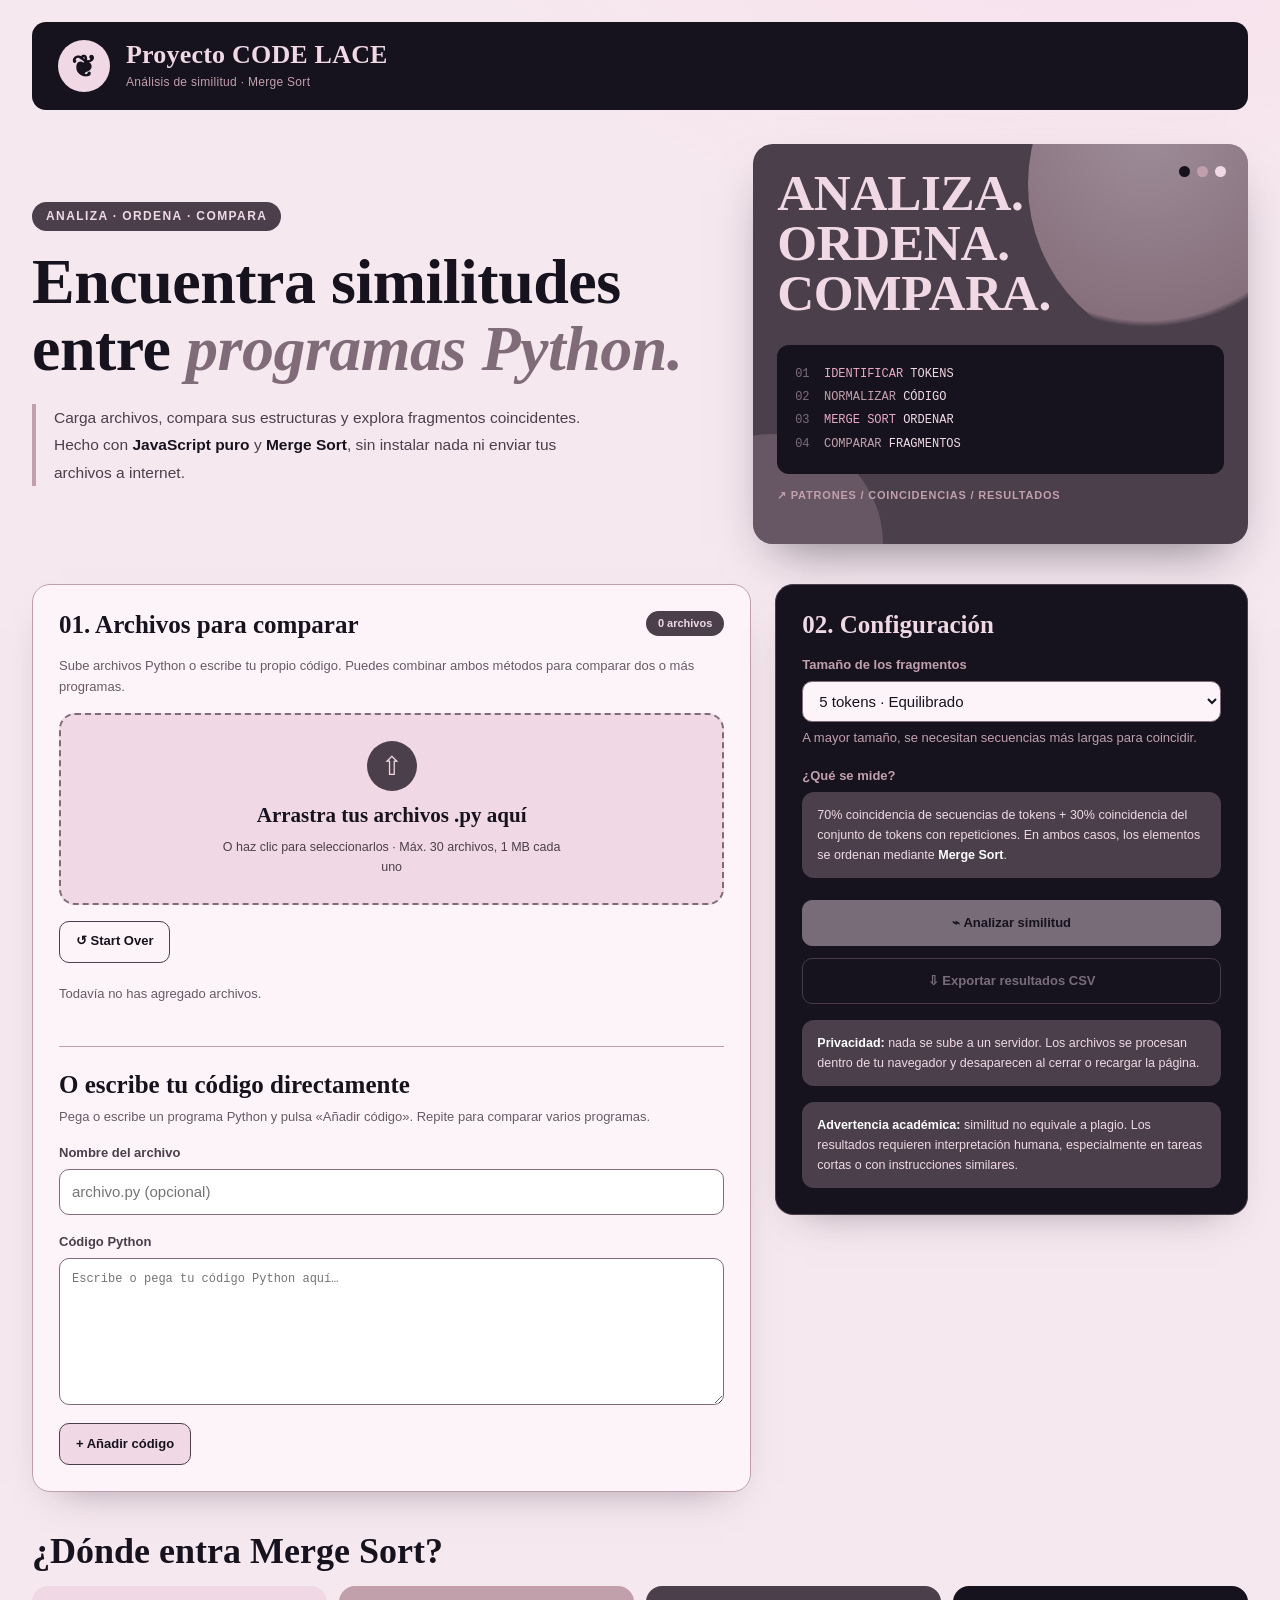
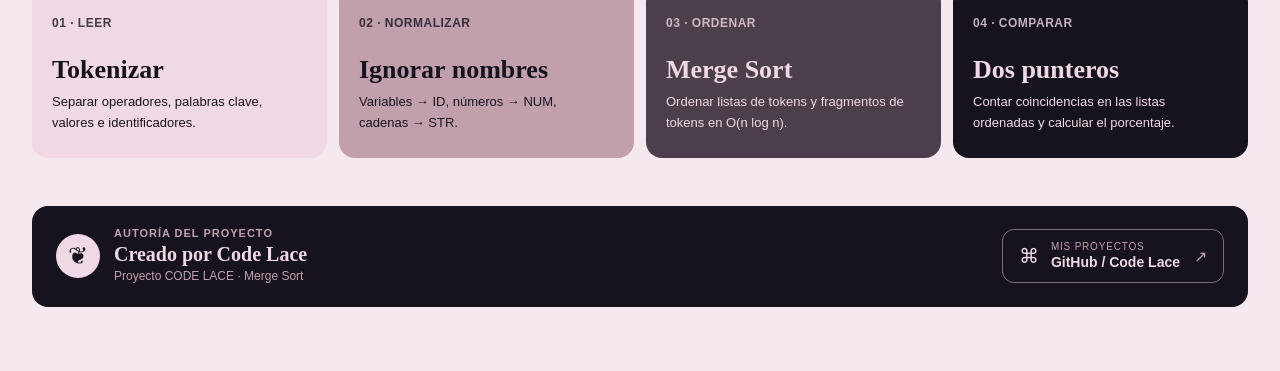
==== commit 349acf5a: "UPDATE FRONTEND Actualizacion del frontend por lily y camila" ====
--- a/index.html
+++ b/index.html
@@ -213,15 +213,15 @@
         <span class="footer-seal" aria-hidden="true">❦</span>
         <div class="footer-brand-text">
           <span class="footer-kicker">AUTORÍA DEL PROYECTO</span>
-          <strong>Creado por T4VO</strong>
-          <small>Proyecto LAI · Merge Sort</small>
-        </div>
-      </div>
-      <a class="footer-github" href="https://github.com/T4VO11" target="_blank" rel="noopener noreferrer" aria-label="Visitar el GitHub de proyectos de T4VO">
+          <strong>Creado por Code Lace</strong>
+          <small>Proyecto CODE LACE · Merge Sort</small>
+        </div>
+      </div>
+      <a class="footer-github" href="https://github.com/" target="_blank" rel="noopener noreferrer" aria-label="Visitar el GitHub de proyectos de Code Lace">
         <span class="github-mark" aria-hidden="true">⌘</span>
         <span class="github-label">
           <small>MIS PROYECTOS</small>
-          <b>GitHub / T4VO11</b>
+          <b>GitHub / Code Lace</b>
         </span>
         <span class="github-arrow" aria-hidden="true">↗</span>
       </a>
--- a/styles.css
+++ b/styles.css
@@ -1,20 +1,18 @@
 :root {
   color-scheme: light;
-  --paper: #efe9d8;
-  --paper-light: #faf6eb;
-  --ink: #171713;
-  --dark: #20211c;
-  --red: #c72620;
-  --red-dark: #ab1d17;
-  --yellow: #edc246;
-  --stroke: #22221d;
-  --muted: #5c5b53;
-  --text: var(--ink);
-  --primary: var(--red);
-  --cyan: var(--red);
-  --r: 0px;
-  --title: Impact, 'Arial Narrow', 'Liberation Sans Narrow', sans-serif;
-  --ui: 'Arial', 'Helvetica Neue', Helvetica, sans-serif;
+  /* Paleta: Back in Black, Mountain Heather, Decanting, Funkie Friday, Moonscape */
+  --black: #16131F;
+  --blush: #F0D9E4;
+  --mauve: #C1A0AC;
+  --plum: #4A3F4B;
+  --moon: #806C79;
+  --paper: #F6E8EF;
+  --card: #FCF4F8;
+  --ink: var(--black);
+  --muted: #6B5A66;
+  --r: 14px;
+  --title: 'Playfair Display', 'Bodoni MT', Didot, Georgia, 'Times New Roman', serif;
+  --ui: 'Inter', 'Segoe UI', 'Helvetica Neue', Arial, sans-serif;
   --mono: 'Consolas', 'Liberation Mono', monospace;
 }
 
@@ -30,16 +28,13 @@
   margin: 0;
   min-height: 100vh;
   color: var(--ink);
-  background-color: var(--paper);
-  background-image: radial-gradient(#17171311 0.7px, transparent 0.7px);
-  background-size: 7px 7px;
-  font: 15px/1.55 var(--ui);
-  border-top: 10px solid var(--red);
+  background: radial-gradient(900px 500px at 85% -5%, #F8E1EC 0%, transparent 70%), var(--paper);
+  font: 15px/1.6 var(--ui);
 }
 
 ::selection {
-  background: var(--yellow);
-  color: var(--ink);
+  background: var(--mauve);
+  color: var(--black);
 }
 
 button, input, textarea, select {
@@ -52,7 +47,7 @@
 
 button:disabled {
   cursor: not-allowed;
-  opacity: 0.48;
+  opacity: 0.45;
   box-shadow: none !important;
   transform: none !important;
 }
@@ -61,9 +56,8 @@
 input:focus-visible,
 textarea:focus-visible,
 select:focus-visible,
-.drop:focus-visible,
-.footer-github:focus-visible {
-  outline: 3px solid var(--red);
+.drop:focus-visible {
+  outline: 3px solid var(--moon);
   outline-offset: 3px;
 }
 
@@ -72,314 +66,229 @@
 }
 
 .shell {
-  max-width: 1330px;
-  padding: 0 38px 64px;
+  max-width: 1280px;
+  padding: 22px 32px 64px;
   margin: 0 auto;
 }
 
-/* Masthead — sin esquinas blandas ni superficies de cristal */
+/* Cabecera */
 .topbar {
-  background: var(--ink);
-  color: var(--paper-light);
+  background: var(--black);
+  color: var(--blush);
+  border-radius: var(--r);
   display: flex;
   justify-content: space-between;
   align-items: center;
   gap: 22px;
-  min-height: 97px;
-  padding: 18px 29px;
-  position: relative;
-  overflow: hidden;
-}
-
-.topbar::before {
-  content: '';
-  position: absolute;
-  top: -42px;
-  left: 57%;
-  width: 29px;
-  height: 180px;
-  background: var(--red);
-  transform: rotate(30deg);
-  pointer-events: none;
-}
-
-.topbar::after {
-  content: '';
-  position: absolute;
-  top: -38px;
-  left: 62%;
-  width: 8px;
-  height: 180px;
-  background: var(--paper-light);
-  transform: rotate(30deg);
-  pointer-events: none;
+  min-height: 88px;
+  padding: 16px 26px;
 }
 
 .identity {
-  position: relative;
-  z-index: 1;
   display: flex;
   align-items: center;
   gap: 16px;
-  font-size: 27px;
-  font-family: var(--title);
-  letter-spacing: 1px;
-  text-transform: uppercase;
-  line-height: 1.05;
+  font: 700 26px/1.1 var(--title);
+  letter-spacing: 0.2px;
 }
 
 .logo {
-  height: 57px;
-  width: 57px;
+  height: 52px;
+  width: 52px;
   flex: none;
   display: grid;
   place-items: center;
-  background: var(--red);
-  color: #fff8ed;
-  font: 900 40px/1 var(--title);
-  border: 2px solid var(--paper-light);
-  transform: rotate(-6deg);
+  background: var(--blush);
+  color: var(--black);
+  border-radius: 50%;
+  font-size: 30px;
 }
 
 .identity small {
   display: block;
-  margin-top: 7px;
-  font: 700 10px/1.4 var(--mono);
-  letter-spacing: 1.45px;
-  color: #d3cfc1;
-}
-
-.pill {
-  position: relative;
-  z-index: 1;
-  display: inline-flex;
+  margin-top: 5px;
+  font: 500 12px/1.4 var(--ui);
+  color: var(--mauve);
+  letter-spacing: 0.3px;
+}
+
+/* Portada */
+.hero {
+  display: grid;
+  grid-template-columns: minmax(0, 1.3fr) minmax(320px, 0.95fr);
+  gap: 44px;
   align-items: center;
-  gap: 10px;
-  border: 2px solid var(--paper-light);
-  padding: 8px 12px;
-  font: 800 11px/1.35 var(--mono);
-  letter-spacing: 0.2px;
-  background: var(--paper-light);
-  color: var(--ink);
-}
-
-.dot {
-  width: 9px;
-  height: 9px;
-  display: inline-block;
-  background: var(--red);
-  transform: rotate(45deg);
-}
-
-.issuebar {
-  display: flex;
-  flex-wrap: wrap;
-  justify-content: space-between;
-  gap: 8px 20px;
-  padding: 12px 2px;
-  border-bottom: 3px solid var(--ink);
-  text-transform: uppercase;
-  font: 800 10px/1.4 var(--mono);
-  letter-spacing: 0.8px;
-}
-
-.issuebar span:nth-child(2) {
-  color: var(--red);
-}
-
-/* Cartel principal */
-.hero {
-  display: grid;
-  grid-template-columns: minmax(0, 1.35fr) minmax(340px, 0.95fr);
-  gap: 46px;
-  align-items: center;
-  margin: 0 0 39px;
-  padding-top: 27px;
+  margin: 34px 0 40px;
 }
 
 .eyebrow {
   display: inline-block;
-  margin-bottom: 20px;
-  padding: 6px 11px 5px;
-  color: var(--paper-light);
-  background: var(--red);
-  font: 800 11px/1.4 var(--mono);
-  letter-spacing: 0.9px;
-  text-transform: uppercase;
+  margin-bottom: 18px;
+  padding: 6px 14px;
+  border-radius: 999px;
+  background: var(--plum);
+  color: var(--blush);
+  font: 600 12px/1.4 var(--ui);
+  letter-spacing: 1.4px;
 }
 
 h1 {
-  max-width: 850px;
-  margin: 0 0 25px;
-  color: var(--ink);
-  text-transform: uppercase;
-  font: 900 clamp(47px, 5.4vw, 80px)/0.99 var(--title);
-  letter-spacing: 0.2px;
+  max-width: 820px;
+  margin: 0 0 22px;
+  color: var(--black);
+  font: 800 clamp(40px, 5vw, 72px)/1.04 var(--title);
+  letter-spacing: -0.5px;
   text-wrap: balance;
 }
 
 h1 em {
-  display: inline;
-  font-style: normal;
-  color: var(--red);
-  text-decoration-line: underline;
-  text-decoration-color: var(--ink);
-  text-decoration-thickness: 5px;
-  text-underline-offset: 5px;
+  font-style: italic;
+  font-weight: 700;
+  color: var(--moon);
 }
 
 .sub {
-  max-width: 590px;
+  max-width: 570px;
   margin: 0;
-  padding: 16px 0 0 19px;
-  border-left: 7px solid var(--red);
-  color: #46453f;
-  font: 15px/1.75 var(--ui);
+  padding-left: 18px;
+  border-left: 4px solid var(--mauve);
+  color: var(--plum);
+  font-size: 15.5px;
+  line-height: 1.75;
 }
 
 .sub strong {
-  color: var(--ink);
-  font-weight: 900;
-}
-
+  color: var(--black);
+}
+
+/* Tarjeta de portada: apilada como la paleta */
 .heroart {
   isolation: isolate;
   position: relative;
-  min-height: 410px;
   overflow: hidden;
-  padding: 22px 24px 23px;
-  background: var(--red);
-  border: 3px solid var(--ink);
-  box-shadow: 11px 11px 0 var(--ink);
+  min-height: 400px;
+  padding: 24px;
+  border-radius: 20px;
+  background: var(--plum);
+  color: var(--blush);
+  box-shadow: 0 24px 50px -22px rgba(22, 19, 31, 0.55);
 }
 
 .heroart::before {
   content: '';
   position: absolute;
-  width: 300px;
-  height: 300px;
-  top: -155px;
-  right: -240px;
-  border: 65px solid var(--ink);
+  z-index: -1;
+  width: 340px;
+  height: 340px;
+  right: -120px;
+  top: -130px;
   border-radius: 50%;
-  opacity: 1;
-  z-index: -1;
+  background: radial-gradient(circle at 35% 35%, var(--blush), var(--mauve) 60%, transparent 62%);
+  opacity: 0.5;
 }
 
 .heroart::after {
   content: '';
   position: absolute;
-  width: 90px;
-  height: 680px;
-  right: 9%;
-  top: -50px;
-  transform: rotate(30deg);
-  background: var(--yellow);
   z-index: -1;
-  opacity: 0.95;
+  width: 220px;
+  height: 220px;
+  left: -90px;
+  bottom: -110px;
+  border-radius: 50%;
+  background: var(--moon);
+  opacity: 0.55;
 }
 
 .poster-word {
-  position: relative;
-  z-index: 2;
-  color: var(--ink);
-  font: 900 clamp(40px, 4.2vw, 64px)/0.88 var(--title);
-  letter-spacing: 0.2px;
-  text-shadow: 1px 1px 0 var(--red);
-  max-width: max-content;
+  font: 800 clamp(36px, 4vw, 58px)/0.98 var(--title);
+  color: var(--blush);
+  letter-spacing: -0.3px;
 }
 
 .artbar {
   display: flex;
   gap: 7px;
   position: absolute;
-  top: 20px;
-  right: 19px;
-  z-index: 3;
+  top: 22px;
+  right: 22px;
 }
 
 .artbar i {
-  width: 12px;
-  height: 12px;
-  background: var(--ink);
+  width: 11px;
+  height: 11px;
+  border-radius: 50%;
+  background: var(--black);
   display: block;
 }
 
 .artbar i:nth-child(2) {
-  background: var(--yellow);
+  background: var(--mauve);
 }
 
 .artbar i:nth-child(3) {
-  background: var(--paper-light);
+  background: var(--blush);
 }
 
 .fakecode {
-  position: relative;
-  z-index: 3;
   margin-top: 26px;
-  padding: 20px 17px;
-  background: var(--ink);
-  color: #e6e0d1;
-  border: 2px solid var(--paper-light);
+  padding: 18px;
+  border-radius: 12px;
+  background: var(--black);
+  color: var(--blush);
   font: 12px/1.95 var(--mono);
   white-space: nowrap;
   overflow-x: auto;
-  box-shadow: 6px 6px 0 #00000050;
-}
-
-.kw { color: #f07967; }
-.nm { color: #efc247; }
-.var { color: #faf6eb; }
-.num { color: #f2bc72; }
-.dim { color: #9a978d; }
+}
+
+.kw { color: #E9A9C4; }
+.nm { color: var(--mauve); }
+.var { color: var(--blush); }
+.num { color: #F2BC72; }
+.dim { color: var(--moon); }
 
 .arrowtext {
-  position: relative;
-  z-index: 3;
-  color: var(--ink);
-  padding-top: 15px;
-  font: 900 11px/1.4 var(--mono);
-  letter-spacing: 0.3px;
-  text-transform: uppercase;
-}
-
-/* Paneles de trabajo: marcos editoriales duros, sombras de imprenta */
+  padding-top: 14px;
+  color: var(--mauve);
+  font: 600 11px/1.4 var(--ui);
+  letter-spacing: 0.8px;
+}
+
+/* Paneles */
 .layout {
   display: grid;
   grid-template-columns: minmax(0, 1.4fr) minmax(310px, 0.92fr);
-  gap: 25px;
+  gap: 24px;
   align-items: start;
 }
 
 .panel {
   position: relative;
   min-width: 0;
-  background: var(--paper-light);
-  border: 3px solid var(--ink);
-  border-radius: 0;
+  background: var(--card);
+  border: 1px solid var(--mauve);
+  border-radius: 18px;
   padding: 26px;
-  box-shadow: 6px 6px 0 var(--ink);
+  box-shadow: 0 18px 40px -26px rgba(74, 63, 75, 0.6);
 }
 
 .panel h2 {
   margin-bottom: 7px;
-  font: 900 26px/1.07 var(--title);
-  letter-spacing: 0.35px;
-  text-transform: uppercase;
+  font: 700 25px/1.15 var(--title);
 }
 
 .panel .hint {
   color: var(--muted);
   font-size: 13px;
-  margin-bottom: 17px;
+  margin-bottom: 16px;
 }
 
 .headline {
   display: flex;
   gap: 14px;
-  align-items: start;
+  align-items: flex-start;
   justify-content: space-between;
-  margin-bottom: 17px;
+  margin-bottom: 16px;
 }
 
 .headline h2 {
@@ -389,116 +298,107 @@
 .count {
   display: inline-block;
   flex: none;
-  padding: 5px 9px;
-  background: var(--ink);
-  color: var(--paper-light);
-  font: 800 10px/1.45 var(--mono);
-  text-transform: uppercase;
+  padding: 4px 12px;
+  border-radius: 999px;
+  background: var(--plum);
+  color: var(--blush);
+  font: 600 11px/1.5 var(--ui);
 }
 
 .drop {
-  position: relative;
   min-height: 190px;
   display: flex;
   flex-direction: column;
   justify-content: center;
   align-items: center;
-  border: 3px dashed var(--ink);
-  border-radius: 0;
   text-align: center;
-  background: repeating-linear-gradient(-45deg, #f3e6bc, #f3e6bc 14px, #f7edcf 14px, #f7edcf 28px);
+  border: 2px dashed var(--moon);
+  border-radius: 16px;
+  background: var(--blush);
   padding: 26px 20px;
-  transition: background-color 0.15s, outline-color 0.15s;
+  transition: background-color 0.15s, border-color 0.15s;
   cursor: pointer;
 }
 
 .drop:hover,
 .drop.dragover {
-  background: var(--yellow);
+  background: #E6C9D8;
   border-style: solid;
+  border-color: var(--plum);
 }
 
 .drop-icon {
-  height: 52px;
-  width: 52px;
+  height: 50px;
+  width: 50px;
   display: grid;
   place-items: center;
-  background: var(--red);
-  color: white;
-  font: 900 37px/1 var(--title);
-  margin-bottom: 13px;
-  transform: rotate(-8deg);
-  border: 2px solid var(--ink);
+  border-radius: 50%;
+  background: var(--plum);
+  color: var(--blush);
+  font-size: 26px;
+  margin-bottom: 12px;
 }
 
 .drop strong {
   display: block;
-  font: 900 22px/1.2 var(--title);
-  letter-spacing: 0.15px;
-  text-transform: uppercase;
+  font: 700 21px/1.2 var(--title);
 }
 
 .drop span {
   display: block;
   max-width: 360px;
-  font-size: 12px;
-  color: #33322c;
-  margin-top: 9px;
+  font-size: 12.5px;
+  color: var(--plum);
+  margin-top: 8px;
 }
 
 .btnrow {
   display: flex;
   gap: 10px;
   flex-wrap: wrap;
-  margin-top: 18px;
+  margin-top: 16px;
 }
 
 .btn,
 .row-link {
-  border: 2px solid var(--ink);
-  border-radius: 0;
-  background: var(--paper-light);
-  color: var(--ink);
-  padding: 11px 14px;
-  min-height: 43px;
-  font: 900 12px/1.4 var(--ui);
-  letter-spacing: 0.2px;
-  text-transform: uppercase;
+  border: 1.5px solid var(--plum);
+  border-radius: 10px;
+  background: var(--blush);
+  color: var(--black);
+  padding: 10px 16px;
+  min-height: 42px;
+  font: 600 13px/1.4 var(--ui);
   text-align: center;
-  box-shadow: 3px 3px 0 var(--ink);
-  transition: transform 0.12s ease, box-shadow 0.12s ease, background 0.12s ease;
+  transition: transform 0.12s ease, background 0.12s ease, box-shadow 0.12s ease;
 }
 
 .btn:hover:not(:disabled),
 .row-link:hover {
-  transform: translate(-2px, -2px);
-  box-shadow: 5px 5px 0 var(--ink);
+  background: #E6C9D8;
+  transform: translateY(-1px);
 }
 
 .btn:active:not(:disabled),
 .row-link:active {
-  transform: translate(2px, 2px);
-  box-shadow: 1px 1px 0 var(--ink);
+  transform: translateY(1px);
 }
 
 .btn.primary {
-  color: white;
-  border-color: var(--ink);
-  background: var(--red);
+  color: var(--blush);
+  border-color: var(--black);
+  background: var(--black);
 }
 
 .btn.primary:hover:not(:disabled) {
-  background: var(--red-dark);
-}
-
-.btn.teal {
-  background: var(--yellow);
-  color: var(--ink);
+  background: var(--plum);
 }
 
 .btn.ghost {
   background: transparent;
-  color: var(--ink);
+}
+
+.btn.ghost:hover:not(:disabled) {
+  background: var(--blush);
 }
 
 .btn.tiny {
@@ -509,9 +409,9 @@
 
 .selected-files {
   display: grid;
-  gap: 7px;
+  gap: 8px;
   max-height: 250px;
-  margin-top: 18px;
+  margin-top: 16px;
   overflow: auto;
 }
 
@@ -519,8 +419,9 @@
   display: flex;
   align-items: center;
   gap: 10px;
-  border: 2px solid var(--ink);
-  background: #fffaf0;
+  border: 1px solid var(--mauve);
+  border-radius: 12px;
+  background: #fff;
   padding: 8px 10px;
   min-width: 0;
 }
@@ -529,11 +430,12 @@
   flex: none;
   display: grid;
   place-items: center;
-  height: 35px;
-  width: 35px;
-  background: var(--red);
-  color: var(--paper-light);
-  font: 900 12px var(--mono);
+  height: 34px;
+  width: 34px;
+  border-radius: 9px;
+  background: var(--plum);
+  color: var(--blush);
+  font: 700 12px var(--mono);
 }
 
 .grow {
@@ -543,8 +445,7 @@
 
 .filename {
   font-size: 13px;
-  font-weight: 900;
-  min-width: 0;
+  font-weight: 700;
   overflow-wrap: anywhere;
 }
 
@@ -556,14 +457,15 @@
 .file .remove {
   border: 0;
   background: transparent;
-  color: var(--ink);
+  color: var(--plum);
   font-size: 15px;
-  padding: 2px 7px;
+  padding: 3px 8px;
+  border-radius: 8px;
 }
 
 .file .remove:hover {
-  background: var(--red);
-  color: white;
+  background: var(--plum);
+  color: var(--blush);
 }
 
 .empty {
@@ -574,11 +476,9 @@
 
 .label {
   display: block;
-  margin-bottom: 8px;
-  color: var(--ink);
-  font: 900 12px/1.4 var(--ui);
-  text-transform: uppercase;
-  letter-spacing: 0.35px;
+  margin-bottom: 7px;
+  color: var(--plum);
+  font: 600 13px/1.4 var(--ui);
 }
 
 .input,
@@ -586,12 +486,18 @@
 select {
   display: block;
   width: 100%;
-  background: #fffdf6;
+  background: #fff;
   color: var(--ink);
-  border: 2px solid var(--ink);
-  border-radius: 0;
-  padding: 11px 12px;
+  border: 1.5px solid var(--moon);
+  border-radius: 10px;
+  padding: 10px 12px;
   outline: 0;
+}
+
+.input:focus,
+textarea:focus,
+select:focus {
+  border-color: var(--black);
 }
 
 textarea {
@@ -600,149 +506,121 @@
   font: 12px/1.7 var(--mono);
 }
 
-select {
-  appearance: auto;
-}
-
 .field {
   margin-bottom: 18px;
 }
 
 .divider {
   border: 0;
-  border-top: 3px solid var(--ink);
-  margin: 23px 0;
+  border-top: 1px solid var(--mauve);
+  margin: 24px 0;
 }
 
 .actionwrap {
   display: grid;
-  gap: 14px;
+  gap: 12px;
   margin-top: 22px;
 }
 
 .full {
   width: 100%;
-  padding: 14px 12px;
-  font-size: 13px;
+  padding: 13px 12px;
 }
 
 .info {
   padding: 13px 15px;
-  margin-top: 18px;
-  color: var(--ink);
-  background: #eee4cb;
-  border: 2px solid var(--ink);
-  font-size: 12px;
+  margin-top: 16px;
+  color: var(--plum);
+  background: var(--blush);
+  border-radius: 12px;
+  font-size: 12.5px;
   line-height: 1.6;
 }
 
 .info strong {
-  color: var(--red-dark);
+  color: var(--black);
 }
 
 .error {
   margin-top: 9px;
-  min-height: 0;
-  color: #a91613;
-  font-size: 12px;
-  font-weight: 800;
-}
-
-/* Asimetría constructivista: bloque técnico oscuro */
+  color: #8C1D3F;
+  font-size: 12.5px;
+  font-weight: 600;
+}
+
+/* Panel de configuración oscuro */
 .layout > aside.panel {
-  overflow: hidden;
-  background: var(--ink);
-  color: var(--paper-light);
-  border-color: var(--red);
-  box-shadow: 7px 7px 0 var(--red);
-}
-
-.layout > aside.panel::before {
-  content: '';
-  position: absolute;
-  width: 160px;
-  height: 22px;
-  right: -45px;
-  top: 11px;
-  background: var(--red);
-  transform: rotate(35deg);
-  pointer-events: none;
-}
-
-.layout > aside .headline,
-.layout > aside .field,
-.layout > aside .actionwrap,
+  background: var(--black);
+  color: var(--blush);
+  border-color: var(--plum);
+}
+
+.layout > aside .count {
+  background: var(--mauve);
+  color: var(--black);
+}
+
+.layout > aside .label {
+  color: var(--mauve);
+}
+
+.layout > aside .hint {
+  color: var(--mauve);
+}
+
+.layout > aside select {
+  background: var(--card);
+}
+
 .layout > aside .info {
-  position: relative;
-  z-index: 1;
-}
-
-.layout > aside .count {
-  color: var(--ink);
-  background: var(--yellow);
-}
-
-.layout > aside .hint {
-  color: #d7d0be;
-}
-
-.layout > aside .label {
-  color: var(--paper-light);
-}
-
-.layout > aside select {
-  background: var(--paper-light);
-}
-
-.layout > aside .info {
-  background: #30312c;
-  border-color: #717166;
-  color: #f2eee3;
+  background: var(--plum);
+  color: var(--blush);
 }
 
 .layout > aside .info strong {
-  color: var(--yellow);
+  color: #fff;
 }
 
 .layout > aside .btn.primary {
-  border-color: var(--paper-light);
-  box-shadow: 4px 4px 0 var(--paper-light);
+  background: var(--blush);
+  color: var(--black);
+  border-color: var(--blush);
+}
+
+.layout > aside .btn.primary:hover:not(:disabled) {
+  background: var(--mauve);
 }
 
 .layout > aside .btn.ghost {
-  color: var(--paper-light);
-  border-color: var(--paper-light);
-  box-shadow: 3px 3px 0 var(--paper-light);
+  color: var(--blush);
+  border-color: var(--moon);
 }
 
 .layout > aside .btn.ghost:hover:not(:disabled) {
-  box-shadow: 5px 5px 0 var(--paper-light);
-}
-
-/* Tablas y comparaciones */
+  background: var(--plum);
+}
+
+/* Resultados */
 .section {
-  margin-top: 39px;
+  margin-top: 40px;
 }
 
 .sectiontitle {
   display: flex;
   align-items: baseline;
   justify-content: space-between;
-  gap: 10px 25px;
+  gap: 10px 24px;
   flex-wrap: wrap;
   margin-bottom: 14px;
 }
 
 .sectiontitle h2 {
   margin: 0;
-  font: 900 clamp(24px, 3vw, 39px)/1 var(--title);
-  text-transform: uppercase;
-  letter-spacing: 0.25px;
+  font: 700 clamp(24px, 3vw, 36px)/1.1 var(--title);
 }
 
 .sectiontitle .muted {
-  font: 800 11px/1.5 var(--mono);
-  text-transform: uppercase;
+  font-size: 12.5px;
 }
 
 .muted {
@@ -752,51 +630,50 @@
 .statgrid {
   display: grid;
   grid-template-columns: repeat(3, 1fr);
-  gap: 17px;
+  gap: 14px;
   margin-bottom: 18px;
 }
 
 .stat {
-  border: 3px solid var(--ink);
-  background: var(--red);
-  color: var(--paper-light);
-  padding: 17px 20px;
-  box-shadow: 4px 4px 0 var(--ink);
+  border-radius: 16px;
+  padding: 18px 20px;
+  background: var(--black);
+  color: var(--blush);
 }
 
 .stat:nth-child(2) {
-  background: var(--yellow);
-  color: var(--ink);
+  background: var(--plum);
 }
 
 .stat:nth-child(3) {
-  background: var(--ink);
-  color: var(--paper-light);
+  background: var(--moon);
+  color: #fff;
 }
 
 .stat span {
   display: block;
-  font: 900 11px/1.4 var(--ui);
-  text-transform: uppercase;
-  letter-spacing: 0.5px;
+  font: 600 12px/1.4 var(--ui);
+  letter-spacing: 0.3px;
+  opacity: 0.85;
 }
 
 .stat b {
   display: block;
-  font: 900 43px/1.2 var(--title);
-  margin: 9px 0;
+  font: 700 42px/1.2 var(--title);
+  margin: 6px 0;
   font-variant-numeric: tabular-nums;
 }
 
 .stat small {
-  font: 600 11px/1.3 var(--ui);
-  opacity: 0.9;
+  font: 500 12px/1.3 var(--ui);
+  opacity: 0.85;
 }
 
 .tablewrap {
   overflow-x: auto;
   width: 100%;
-  border: 2px solid var(--ink);
+  border: 1px solid var(--mauve);
+  border-radius: 14px;
 }
 
 table {
@@ -804,70 +681,66 @@
   border-collapse: collapse;
   font-size: 13px;
   min-width: 555px;
-  background: #fffbf2;
+  background: #fff;
 }
 
 th {
   text-align: left;
-  font: 900 11px/1.4 var(--ui);
-  letter-spacing: 0.5px;
-  text-transform: uppercase;
-  color: var(--paper-light);
-  background: var(--ink);
-  padding: 14px;
+  font: 600 12px/1.4 var(--ui);
+  color: var(--blush);
+  background: var(--plum);
+  padding: 13px 14px;
 }
 
 td {
-  padding: 14px;
+  padding: 13px 14px;
   vertical-align: middle;
-  border-top: 2px solid var(--ink);
+  border-top: 1px solid var(--blush);
 }
 
 tbody tr:nth-child(even) {
-  background: #f1e8d4;
+  background: #FBF3F7;
 }
 
 .score {
   display: inline-block;
-  padding: 4px 10px;
-  background: var(--ink);
-  color: white;
-  border: 2px solid var(--ink);
-  font: 900 14px/1.3 var(--mono);
+  padding: 3px 11px;
+  border-radius: 999px;
+  background: var(--moon);
+  color: #fff;
+  font: 700 13px/1.4 var(--mono);
   font-variant-numeric: tabular-nums;
 }
 
 .score.high {
-  background: var(--red);
-  border-color: var(--red);
-  color: white;
+  background: var(--black);
+  color: var(--blush);
 }
 
 .score.medium {
-  background: var(--yellow);
-  border-color: var(--ink);
-  color: var(--ink);
+  background: var(--mauve);
+  color: var(--black);
 }
 
 .bar {
-  height: 13px;
+  height: 12px;
   min-width: 105px;
-  border: 2px solid var(--ink);
-  background: #e3d9c5;
+  border-radius: 999px;
+  background: var(--blush);
   overflow: hidden;
 }
 
 .bar span {
   display: block;
   height: 100%;
-  background: repeating-linear-gradient(-45deg, var(--red) 0px, var(--red) 8px, var(--ink) 8px, var(--ink) 11px);
+  border-radius: 999px;
+  background: linear-gradient(90deg, var(--mauve), var(--plum));
 }
 
 .row-link {
   min-height: 30px;
-  font-size: 10px;
-  padding: 7px 8px;
-  background: var(--yellow);
+  font-size: 12px;
+  padding: 6px 12px;
 }
 
 .compare-head {
@@ -876,12 +749,11 @@
   align-items: center;
   flex-wrap: wrap;
   gap: 12px;
-  margin-bottom: 14px;
+  margin-bottom: 12px;
 }
 
 .compare-head h3 {
-  font: 900 25px/1.1 var(--title);
-  text-transform: uppercase;
+  font: 700 24px/1.15 var(--title);
   overflow-wrap: anywhere;
   margin: 0;
 }
@@ -891,8 +763,8 @@
   gap: 6px 18px;
   flex-wrap: wrap;
   color: var(--muted);
-  font: 700 11px/1.5 var(--mono);
-  margin-bottom: 19px;
+  font: 600 12px/1.5 var(--mono);
+  margin-bottom: 18px;
 }
 
 .codes {
@@ -904,16 +776,15 @@
 .codebox {
   min-width: 0;
   overflow: hidden;
-  background: var(--ink);
-  border: 3px solid var(--ink);
+  background: var(--black);
+  border-radius: 14px;
 }
 
 .codeheading {
   padding: 11px 14px;
-  color: var(--paper-light);
-  background: var(--red);
-  font: 900 12px/1.4 var(--mono);
-  border-bottom: 2px solid var(--ink);
+  color: var(--blush);
+  background: var(--plum);
+  font: 700 12px/1.4 var(--mono);
   overflow-wrap: anywhere;
 }
 
@@ -922,17 +793,16 @@
   padding: 16px;
   max-height: 385px;
   overflow: auto;
-  color: #eee8dc;
+  color: #EDE3EA;
   tab-size: 4;
   white-space: pre;
   font: 12px/1.75 var(--mono);
 }
 
 mark {
-  background: var(--yellow);
-  color: var(--ink);
-  outline: 1px solid var(--yellow);
-  border-radius: 0;
+  background: var(--mauve);
+  color: var(--black);
+  border-radius: 3px;
   box-decoration-break: clone;
   -webkit-box-decoration-break: clone;
 }
@@ -942,80 +812,62 @@
   align-items: center;
   gap: 8px;
   color: var(--muted);
-  font-size: 12px;
-  margin-top: 13px;
+  font-size: 12.5px;
+  margin-top: 12px;
 }
 
 .legend i {
   flex: none;
   width: 17px;
   height: 13px;
-  border: 1px solid var(--ink);
-  background: var(--yellow);
-}
-
-/* Cartas pedagógicas numeradas */
+  border-radius: 3px;
+  background: var(--mauve);
+}
+
+/* Método: cuatro tarjetas que van de claro a oscuro, como la paleta */
 .method {
   display: grid;
   grid-template-columns: repeat(4, minmax(0, 1fr));
-  gap: 0;
-  border: 3px solid var(--ink);
+  gap: 12px;
 }
 
 .step {
-  position: relative;
-  padding: 27px 21px 25px;
-  min-height: 175px;
-  background: var(--paper-light);
-  border-right: 3px solid var(--ink);
-  overflow: hidden;
-}
-
-.step:last-child {
-  border: 0;
+  padding: 24px 20px;
+  min-height: 170px;
+  border-radius: 16px;
+  background: var(--blush);
+  color: var(--black);
 }
 
 .step:nth-child(2) {
-  background: var(--yellow);
+  background: var(--mauve);
 }
 
 .step:nth-child(3) {
-  background: var(--red);
-  color: #fff9ee;
+  background: var(--plum);
+  color: var(--blush);
 }
 
 .step:nth-child(4) {
-  background: var(--ink);
-  color: #fff9ee;
-}
-
-.step::after {
-  content: '';
-  position: absolute;
-  right: -23px;
-  bottom: -61px;
-  height: 105px;
-  width: 105px;
-  border: 18px solid currentColor;
-  border-radius: 50%;
-  opacity: 0.11;
+  background: var(--black);
+  color: var(--blush);
 }
 
 .step b {
-  font: 900 12px/1.4 var(--mono);
-  letter-spacing: 0.6px;
+  font: 600 12px/1.4 var(--ui);
+  letter-spacing: 0.5px;
+  opacity: 0.8;
 }
 
 .step h3 {
-  margin: 24px 0 8px;
-  font: 900 27px/1 var(--title);
-  text-transform: uppercase;
+  margin: 22px 0 8px;
+  font: 700 26px/1.1 var(--title);
 }
 
 .step p {
   margin: 0;
   max-width: 240px;
-  font-size: 12px;
+  font-size: 13px;
   line-height: 1.6;
 }
 
@@ -1023,190 +875,130 @@
   display: none !important;
 }
 
-/* Pie de página y créditos constructivistas */
+/* Pie de página y créditos */
 .footer {
   display: flex;
   justify-content: space-between;
-  align-items: flex-end;
+  align-items: center;
   flex-wrap: wrap;
-  gap: 13px 20px;
+  gap: 16px 24px;
   margin-top: 48px;
-  border-top: 5px solid var(--ink);
-  padding-top: 19px;
-  color: var(--muted);
-  font: 700 11px/1.6 var(--mono);
-}
-
-.footer.site-credits {
+  padding: 20px 24px;
+  border-radius: 16px;
+  background: var(--black);
+  color: var(--blush);
+}
+
+.footer-brand {
+  display: flex;
   align-items: center;
-  gap: 20px;
-  margin-top: 52px;
-  padding: 24px 26px;
-  background: var(--paper-light);
-  border: 3px solid var(--ink);
-  border-top: 6px solid var(--ink);
-  box-shadow: 6px 6px 0 var(--ink);
-  color: var(--ink);
-}
-
-.footer-brand {
-  display: flex;
-  align-items: center;
-  gap: 16px;
+  gap: 14px;
 }
 
 .footer-seal {
-  width: 50px;
-  height: 50px;
+  height: 44px;
+  width: 44px;
   flex: none;
   display: grid;
   place-items: center;
-  background: var(--red);
-  color: var(--paper-light);
-  border: 2px solid var(--ink);
-  font: 900 32px/1 var(--title);
-  transform: rotate(-6deg);
-  box-shadow: 3px 3px 0 var(--ink);
+  border-radius: 50%;
+  background: var(--blush);
+  color: var(--black);
+  font-size: 24px;
 }
 
 .footer-brand-text {
-  display: flex;
-  flex-direction: column;
+  display: grid;
   gap: 2px;
 }
 
 .footer-kicker {
-  display: inline-block;
-  width: fit-content;
-  padding: 2px 6px;
-  background: var(--ink);
-  color: var(--yellow);
-  font: 800 9px/1.3 var(--mono);
+  font: 600 11px/1.4 var(--ui);
   letter-spacing: 1px;
-  text-transform: uppercase;
-  margin-bottom: 2px;
-}
-
-.footer-brand-text strong {
-  font: 900 22px/1.05 var(--title);
-  color: var(--ink);
-  text-transform: uppercase;
-  letter-spacing: 0.4px;
-}
-
-.footer-brand-text small {
-  font: 700 11px/1.4 var(--mono);
-  color: var(--muted);
-  text-transform: uppercase;
-  letter-spacing: 0.5px;
+  color: var(--mauve);
+}
+
+.footer strong {
+  font: 700 20px/1.1 var(--title);
+  color: var(--blush);
+}
+
+.footer small {
+  font-size: 12px;
+  color: var(--mauve);
 }
 
 .footer-github {
   display: inline-flex;
   align-items: center;
-  gap: 14px;
-  padding: 11px 16px;
-  background: var(--ink);
-  color: var(--paper-light);
-  border: 2px solid var(--ink);
+  gap: 12px;
+  padding: 10px 16px;
+  border-radius: 12px;
+  border: 1.5px solid var(--moon);
+  color: var(--blush);
   text-decoration: none;
-  box-shadow: 4px 4px 0 var(--red);
-  transition: transform 0.12s ease, box-shadow 0.12s ease, background 0.12s ease, color 0.12s ease;
+  transition: background 0.15s, border-color 0.15s, transform 0.12s ease;
 }
 
 .footer-github:hover {
-  background: var(--yellow);
-  color: var(--ink);
-  transform: translate(-2px, -2px);
-  box-shadow: 6px 6px 0 var(--ink);
-}
-
-.footer-github:active {
-  transform: translate(2px, 2px);
-  box-shadow: 2px 2px 0 var(--ink);
+  background: var(--plum);
+  border-color: var(--mauve);
+  transform: translateY(-1px);
+}
+
+.footer-github:focus-visible {
+  outline: 3px solid var(--mauve);
+  outline-offset: 3px;
 }
 
 .github-mark {
-  width: 34px;
-  height: 34px;
-  flex: none;
-  display: grid;
-  place-items: center;
-  background: var(--red);
-  color: var(--paper-light);
-  border: 2px solid var(--paper-light);
-  font: 900 18px/1 var(--mono);
-}
-
-.footer-github:hover .github-mark {
-  border-color: var(--ink);
+  font-size: 20px;
 }
 
 .github-label {
-  display: flex;
-  flex-direction: column;
+  display: grid;
   line-height: 1.25;
 }
 
 .github-label small {
-  font: 800 9px/1.2 var(--mono);
-  letter-spacing: 0.9px;
-  color: var(--yellow);
-  text-transform: uppercase;
-}
-
-.footer-github:hover .github-label small {
-  color: var(--red-dark);
+  font-size: 10px;
+  letter-spacing: 0.8px;
 }
 
 .github-label b {
-  font: 900 15px/1.2 var(--title);
-  letter-spacing: 0.5px;
-  text-transform: uppercase;
+  font-size: 14px;
 }
 
 .github-arrow {
-  font: 900 18px/1 var(--mono);
-  margin-left: 4px;
-  transition: transform 0.12s ease;
+  font-size: 16px;
+  margin-left: 2px;
+  color: var(--mauve);
+  transition: transform 0.15s ease, color 0.15s ease;
 }
 
 .footer-github:hover .github-arrow {
   transform: translate(2px, -2px);
-}
-
-/* Accesibilidad y versiones compactas */
+  color: var(--blush);
+}
+
+/* Adaptación a pantallas pequeñas */
 @media (max-width: 1100px) {
   .hero {
-    grid-template-columns: minmax(0, 1.3fr) minmax(320px, 1fr);
+    grid-template-columns: minmax(0, 1.2fr) minmax(300px, 1fr);
     gap: 28px;
-  }
-  h1 {
-    font-size: clamp(47px, 5.6vw, 64px);
-  }
-  .heroart {
-    min-height: 390px;
   }
 }
 
 @media (max-width: 850px) {
   .shell {
-    padding: 0 23px 45px;
+    padding: 16px 20px 45px;
   }
   .hero {
     grid-template-columns: 1fr;
     gap: 24px;
   }
   .heroart {
-    width: 100%;
     min-height: auto;
-  }
-  .poster-word {
-    font-size: clamp(43px, 7vw, 66px);
-  }
-  .fakecode {
-    margin-left: auto;
-    max-width: 520px;
   }
   .layout {
     grid-template-columns: 1fr;
@@ -1214,102 +1006,60 @@
   .method {
     grid-template-columns: repeat(2, 1fr);
   }
-  .step:nth-child(2) {
-    border-right: 0;
-  }
-  .step:nth-child(-n+2) {
-    border-bottom: 3px solid var(--ink);
-  }
 }
 
 @media (max-width: 600px) {
-  body {
-    border-top-width: 7px;
-  }
   .shell {
-    padding: 0 12px 35px;
+    padding: 12px 12px 35px;
   }
   .topbar {
-    padding: 15px 13px;
-    min-height: 79px;
-  }
-  .topbar::before,
-  .topbar::after {
-    display: none;
+    padding: 14px;
+    min-height: 76px;
   }
   .identity {
     gap: 10px;
-    font-size: 21px;
+    font-size: 20px;
   }
   .identity small {
-    font-size: 8px;
-    letter-spacing: 0.45px;
+    font-size: 10px;
   }
   .logo {
-    width: 42px;
-    height: 42px;
-    font-size: 31px;
-  }
-  .pill {
-    padding: 5px 6px;
-    font-size: 8px;
-  }
-  .issuebar span:nth-child(2) {
-    display: none;
+    width: 40px;
+    height: 40px;
+    font-size: 24px;
   }
   .hero {
-    padding-top: 24px;
-  }
-  h1 {
-    font-size: clamp(43px, 12vw, 65px);
-  }
-  h1 em {
-    text-decoration-thickness: 3px;
+    margin-top: 24px;
   }
   .sub {
     font-size: 14px;
     padding-left: 12px;
-    border-left-width: 5px;
   }
   .heroart {
-    padding: 19px 15px;
-    box-shadow: 6px 6px 0 var(--ink);
-  }
-  .poster-word {
-    font-size: clamp(43px, 12vw, 64px);
+    padding: 18px 15px;
   }
   .fakecode {
     padding: 13px 11px;
     font-size: 10px;
   }
   .panel {
-    padding: 17px;
-    box-shadow: 4px 4px 0 var(--ink);
+    padding: 18px;
   }
   .panel h2 {
-    font-size: 23px;
-  }
-  .drop {
-    min-height: 180px;
-  }
-  .drop strong {
-    font-size: 19px;
+    font-size: 22px;
   }
   .statgrid {
     gap: 8px;
   }
   .stat {
-    padding: 10px 9px;
-    border-width: 2px;
+    padding: 12px 10px;
   }
   .stat b {
-    font-size: 29px;
-  }
-  .stat span {
-    font-size: 9px;
-  }
+    font-size: 28px;
+  }
+  .stat span,
   .stat small {
-    font-size: 9px;
+    font-size: 10px;
   }
   .codes {
     grid-template-columns: 1fr;
@@ -1318,19 +1068,13 @@
     grid-template-columns: 1fr;
   }
   .step {
-    min-height: 135px;
-    border-right: 0 !important;
-    border-bottom: 3px solid var(--ink);
-  }
-  .step:last-child {
-    border-bottom: 0;
+    min-height: 130px;
   }
   .step h3 {
-    margin-top: 14px;
-  }
-  .footer.site-credits {
+    margin-top: 12px;
+  }
+  .footer {
     padding: 18px 16px;
-    box-shadow: 4px 4px 0 var(--ink);
   }
   .footer-github {
     width: 100%;
@@ -1356,22 +1100,14 @@
 
 @media print {
   body {
-    background: white;
-    border: 0;
-  }
-  .topbar,
-  .heroart,
-  .footer.site-credits,
-  .footer-github {
-    box-shadow: none;
+    background: #fff;
   }
   .btnrow,
   .actionwrap,
   #dropzone {
     display: none;
   }
-  .panel,
-  .stat {
+  .panel {
     box-shadow: none;
   }
 }
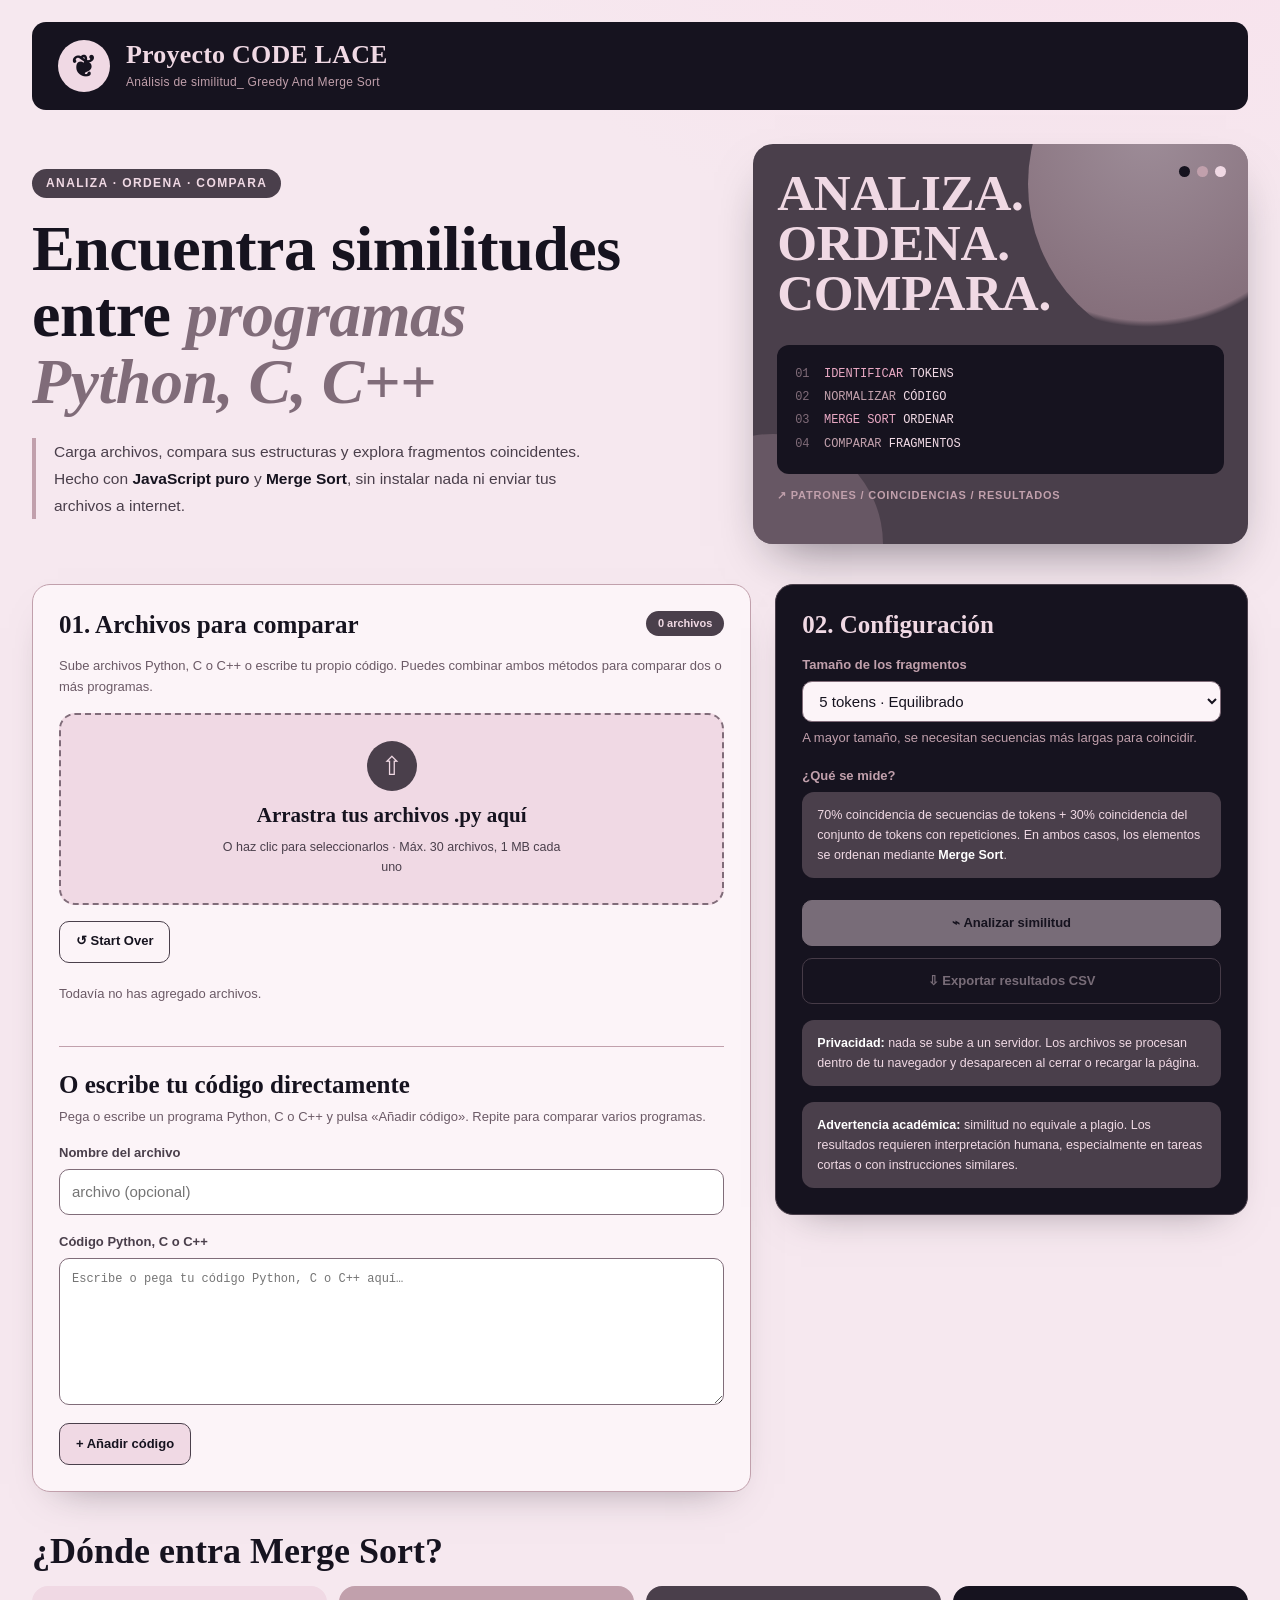
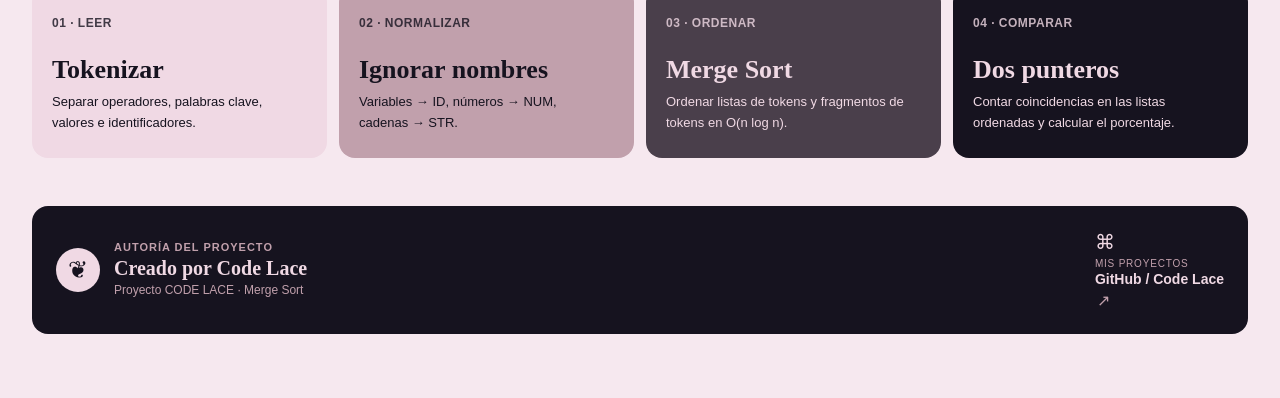
==== commit 54a3b6a0: "cambios de archivos index se crearon nuevos archivos de comparacion como c y c++" ====
--- a/index.html
+++ b/index.html
@@ -16,7 +16,7 @@
         <div class="logo" aria-hidden="true">❦</div>
         <div>
           Proyecto CODE LACE
-          <small>Análisis de similitud · Merge Sort</small>
+          <small>Análisis de similitud_ Greedy And Merge Sort</small>
         </div>
       </div>
     </header>
@@ -24,7 +24,7 @@
     <section class="hero" aria-label="Presentación">
       <div>
         <div class="eyebrow">ANALIZA · ORDENA · COMPARA</div>
-        <h1>Encuentra similitudes entre <em>programas Python.</em></h1>
+        <h1>Encuentra similitudes entre <em>programas Python, C, C++</em></h1>
         <p class="sub">
           Carga archivos, compara sus estructuras y explora fragmentos coincidentes. Hecho con <strong>JavaScript puro</strong> y <strong>Merge Sort</strong>, sin instalar nada ni enviar tus archivos a internet.
         </p>
@@ -48,7 +48,7 @@
           <h2>01. Archivos para comparar</h2>
           <span class="count" id="fileCount">0 archivos</span>
         </div>
-        <p class="hint">Sube archivos Python o escribe tu propio código. Puedes combinar ambos métodos para comparar dos o más programas.</p>
+        <p class="hint">Sube archivos Python, C o C++ o escribe tu propio código. Puedes combinar ambos métodos para comparar dos o más programas.</p>
         
         <div id="dropzone" class="drop" role="button" tabindex="0" aria-label="Seleccionar o arrastrar archivos Python">
           <div class="drop-icon">⇧</div>
@@ -69,15 +69,15 @@
         <hr class="divider">
         
         <h2>O escribe tu código directamente</h2>
-        <p class="hint">Pega o escribe un programa Python y pulsa «Añadir código». Repite para comparar varios programas.</p>
+        <p class="hint">Pega o escribe un programa Python, C o C++ y pulsa «Añadir código». Repite para comparar varios programas.</p>
         
         <div class="field">
           <label class="label" for="snippetName">Nombre del archivo</label>
-          <input class="input" id="snippetName" maxlength="80" placeholder="archivo.py (opcional)">
-        </div>
-        <div class="field">
-          <label class="label" for="snippetCode">Código Python</label>
-          <textarea id="snippetCode" spellcheck="false" placeholder="Escribe o pega tu código Python aquí…"></textarea>
+          <input class="input" id="snippetName" maxlength="80" placeholder="archivo (opcional)">
+        </div>
+        <div class="field">
+          <label class="label" for="snippetCode">Código Python, C o C++</label>
+          <textarea id="snippetCode" spellcheck="false" placeholder="Escribe o pega tu código Python, C o C++ aquí…"></textarea>
         </div>
         <button class="btn" id="addSnippetBtn" type="button">+ Añadir código</button>
       </article>
@@ -217,7 +217,7 @@
           <small>Proyecto CODE LACE · Merge Sort</small>
         </div>
       </div>
-      <a class="footer-github" href="https://github.com/" target="_blank" rel="noopener noreferrer" aria-label="Visitar el GitHub de proyectos de Code Lace">
+      <a>
         <span class="github-mark" aria-hidden="true">⌘</span>
         <span class="github-label">
           <small>MIS PROYECTOS</small>
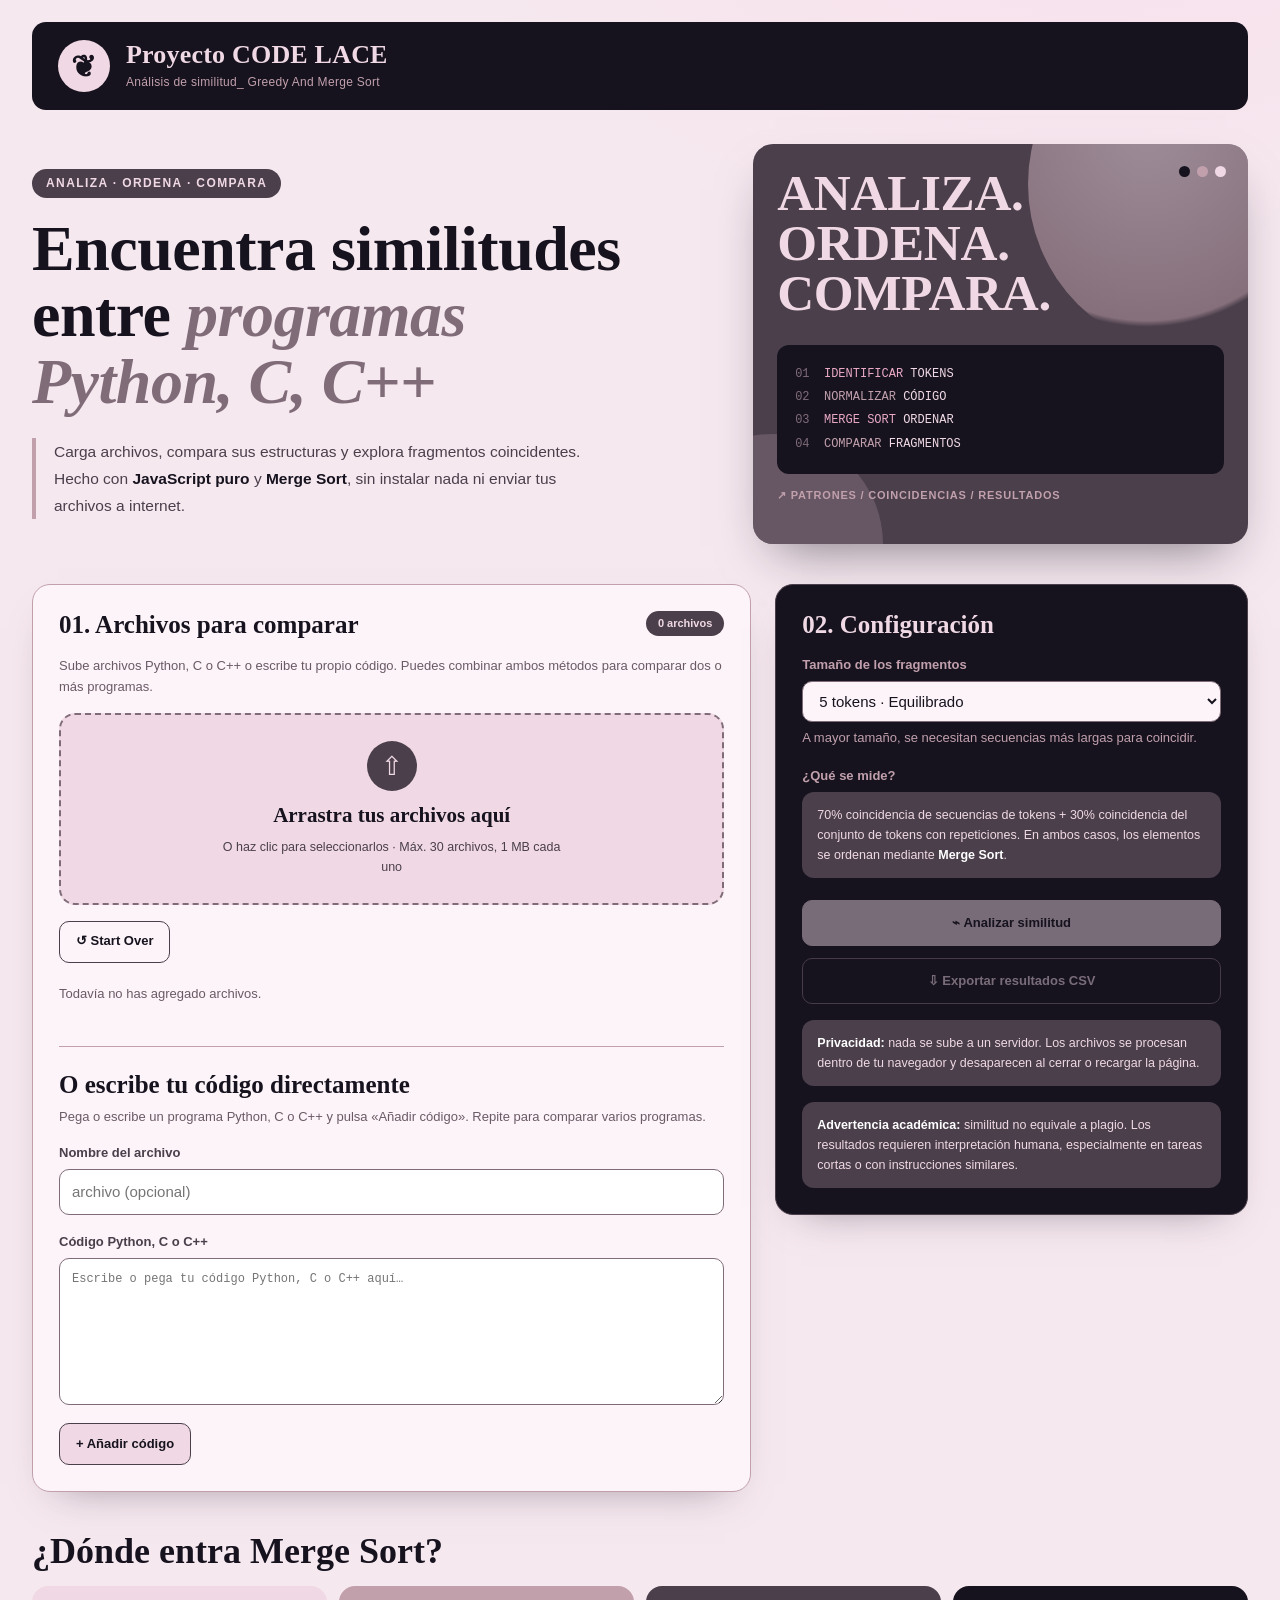
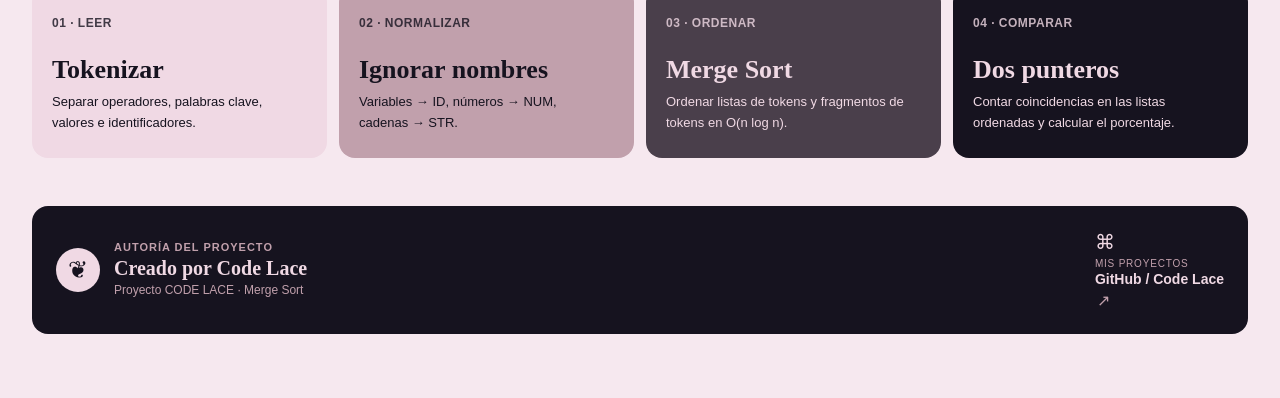
==== commit a9016bd2: "cambios de archivos se cambio subir los archivos" ====
--- a/index.html
+++ b/index.html
@@ -50,12 +50,12 @@
         </div>
         <p class="hint">Sube archivos Python, C o C++ o escribe tu propio código. Puedes combinar ambos métodos para comparar dos o más programas.</p>
         
-        <div id="dropzone" class="drop" role="button" tabindex="0" aria-label="Seleccionar o arrastrar archivos Python">
+        <div id="dropzone" class="drop" role="button" tabindex="0" aria-label="Seleccionar o arrastrar archivos">
           <div class="drop-icon">⇧</div>
-          <strong>Arrastra tus archivos .py aquí</strong>
+          <strong>Arrastra tus archivos aquí</strong>
           <span>O haz clic para seleccionarlos · Máx. 30 archivos, 1 MB cada uno</span>
         </div>
-        <input id="fileInput" type="file" accept=".py,text/x-python" multiple hidden>
+        <input id="fileInput" type="file" accept=".py, .c, .cpp, text/x-python, text/x-c, text/x-c++" multiple hidden>
         
         <div class="btnrow">
           <button class="btn ghost" id="clearBtn" type="button" title="Eliminar archivos, código escrito y resultados">↺ Start Over</button>
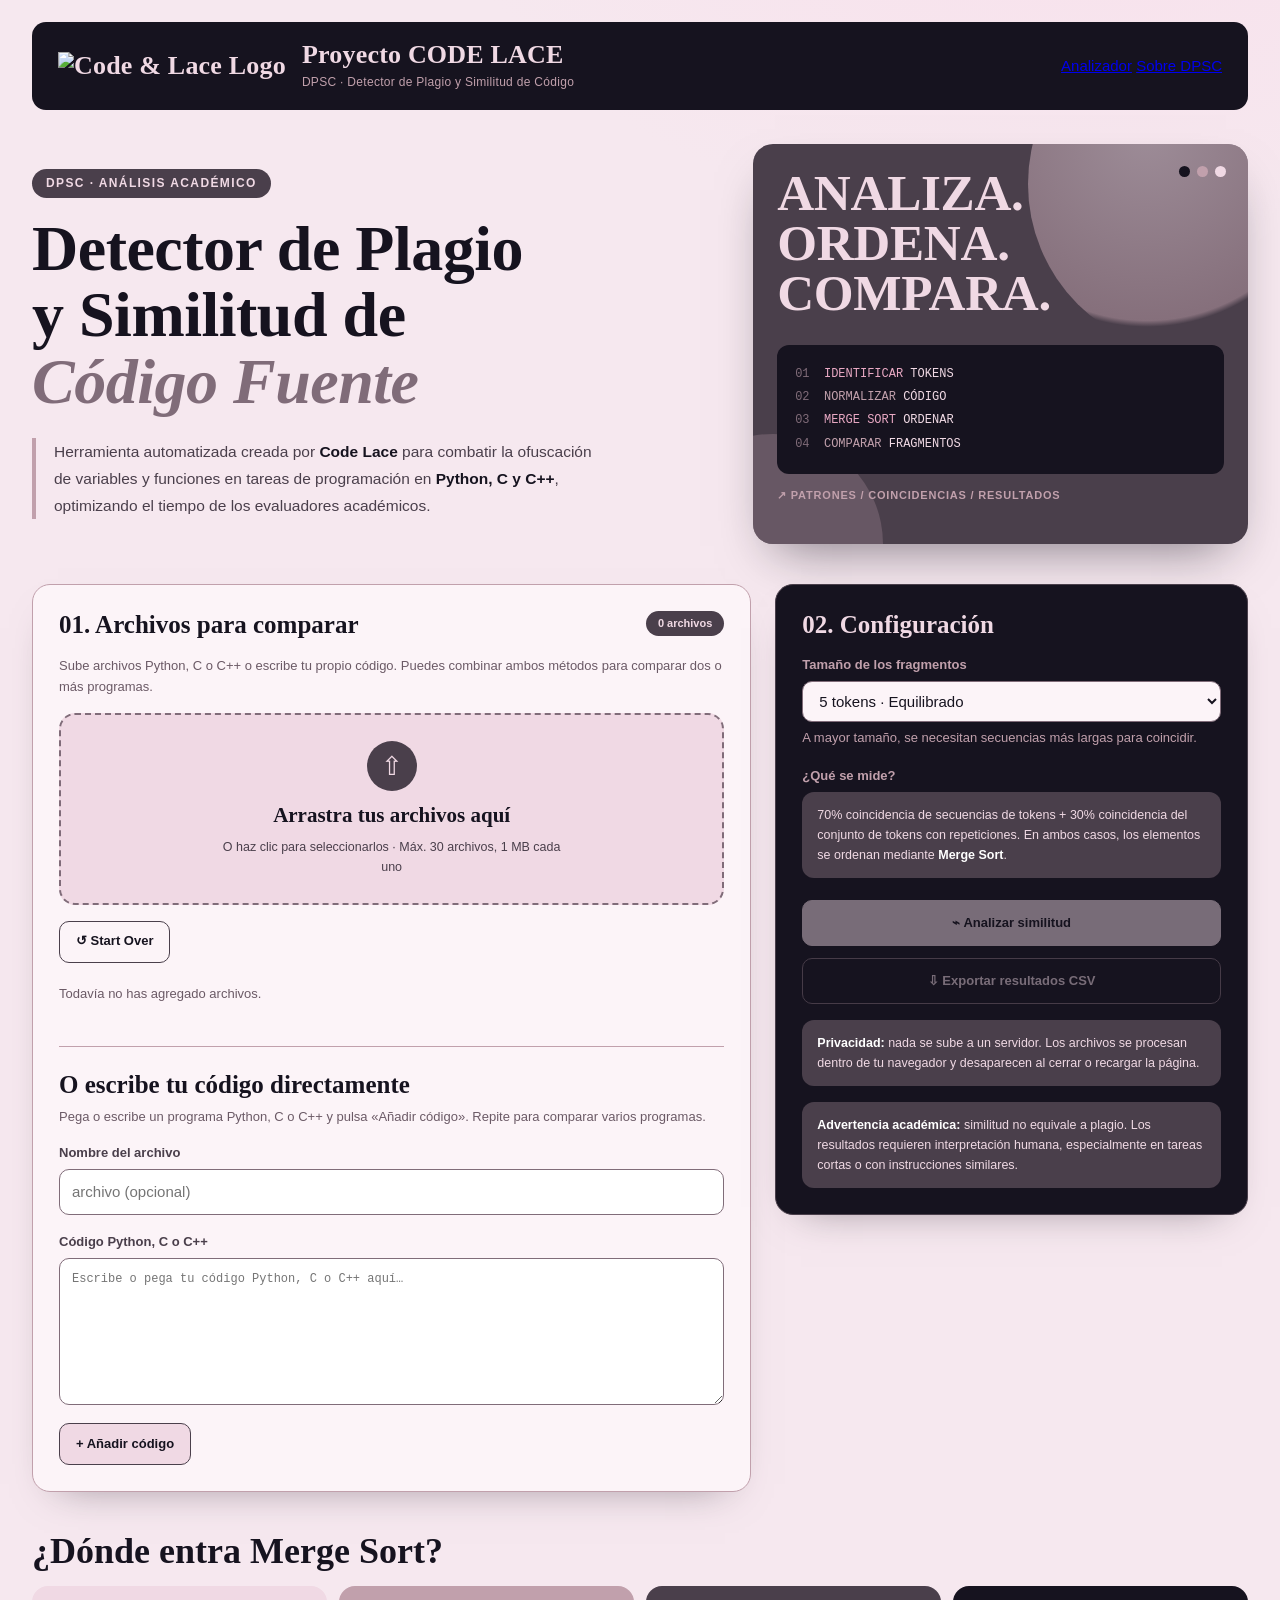
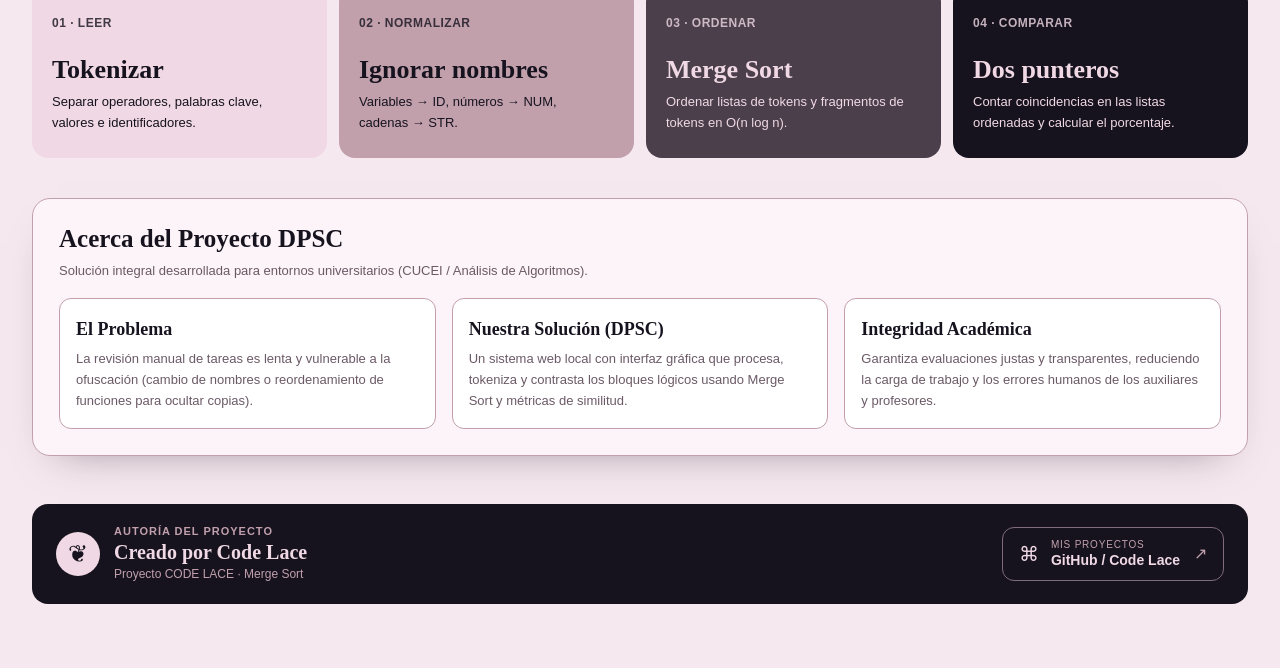
==== commit 948c3dc0: "Update index.html to enhance branding and project description" ====
--- a/index.html
+++ b/index.html
@@ -13,20 +13,26 @@
   <main class="shell">
     <header class="topbar">
       <div class="identity">
-        <div class="logo" aria-hidden="true">❦</div>
+        <div class="logo-container" aria-hidden="true">
+          <img src="logo.png" alt="Code & Lace Logo" class="brand-logo">
+        </div>
         <div>
           Proyecto CODE LACE
-          <small>Análisis de similitud_ Greedy And Merge Sort</small>
-        </div>
-      </div>
+          <small>DPSC · Detector de Plagio y Similitud de Código</small>
+        </div>
+      </div>
+      <nav class="top-nav">
+        <a href="#analizador">Analizador</a>
+        <a href="#about-dpsc">Sobre DPSC</a>
+      </nav>
     </header>
 
     <section class="hero" aria-label="Presentación">
       <div>
-        <div class="eyebrow">ANALIZA · ORDENA · COMPARA</div>
-        <h1>Encuentra similitudes entre <em>programas Python, C, C++</em></h1>
+        <div class="eyebrow">DPSC · ANÁLISIS ACADÉMICO</div>
+        <h1>Detector de Plagio y Similitud de <em>Código Fuente</em></h1>
         <p class="sub">
-          Carga archivos, compara sus estructuras y explora fragmentos coincidentes. Hecho con <strong>JavaScript puro</strong> y <strong>Merge Sort</strong>, sin instalar nada ni enviar tus archivos a internet.
+          Herramienta automatizada creada por <strong>Code Lace</strong> para combatir la ofuscación de variables y funciones en tareas de programación en <strong>Python, C y C++</strong>, optimizando el tiempo de los evaluadores académicos.
         </p>
       </div>
       <div class="heroart" aria-hidden="true">
@@ -208,6 +214,25 @@
       </div>
     </section>
 
+    <section id="about-dpsc" class="panel section">
+      <h2>Acerca del Proyecto DPSC</h2>
+      <p class="hint">Solución integral desarrollada para entornos universitarios (CUCEI / Análisis de Algoritmos).</p>
+      <div style="display: grid; grid-template-columns: repeat(auto-fit, minmax(240px, 1fr)); gap: 16px; margin-top: 16px;">
+        <div style="background: #fff; padding: 16px; border-radius: 12px; border: 1px solid var(--mauve);">
+          <strong style="display: block; margin-bottom: 6px; font-family: var(--title); font-size: 18px;">El Problema</strong>
+          <p style="margin: 0; font-size: 13px; color: var(--muted);">La revisión manual de tareas es lenta y vulnerable a la ofuscación (cambio de nombres o reordenamiento de funciones para ocultar copias).</p>
+        </div>
+        <div style="background: #fff; padding: 16px; border-radius: 12px; border: 1px solid var(--mauve);">
+          <strong style="display: block; margin-bottom: 6px; font-family: var(--title); font-size: 18px;">Nuestra Solución (DPSC)</strong>
+          <p style="margin: 0; font-size: 13px; color: var(--muted);">Un sistema web local con interfaz gráfica que procesa, tokeniza y contrasta los bloques lógicos usando Merge Sort y métricas de similitud.</p>
+        </div>
+        <div style="background: #fff; padding: 16px; border-radius: 12px; border: 1px solid var(--mauve);">
+          <strong style="display: block; margin-bottom: 6px; font-family: var(--title); font-size: 18px;">Integridad Académica</strong>
+          <p style="margin: 0; font-size: 13px; color: var(--muted);">Garantiza evaluaciones justas y transparentes, reduciendo la carga de trabajo y los errores humanos de los auxiliares y profesores.</p>
+        </div>
+      </div>
+  </section>
+
     <footer class="footer site-credits">
       <div class="footer-brand">
         <span class="footer-seal" aria-hidden="true">❦</span>
@@ -217,7 +242,7 @@
           <small>Proyecto CODE LACE · Merge Sort</small>
         </div>
       </div>
-      <a>
+      <a href="https://github.com/Code-Lace/dpsc-detector" class="footer-github" target="_blank" rel="noopener">
         <span class="github-mark" aria-hidden="true">⌘</span>
         <span class="github-label">
           <small>MIS PROYECTOS</small>
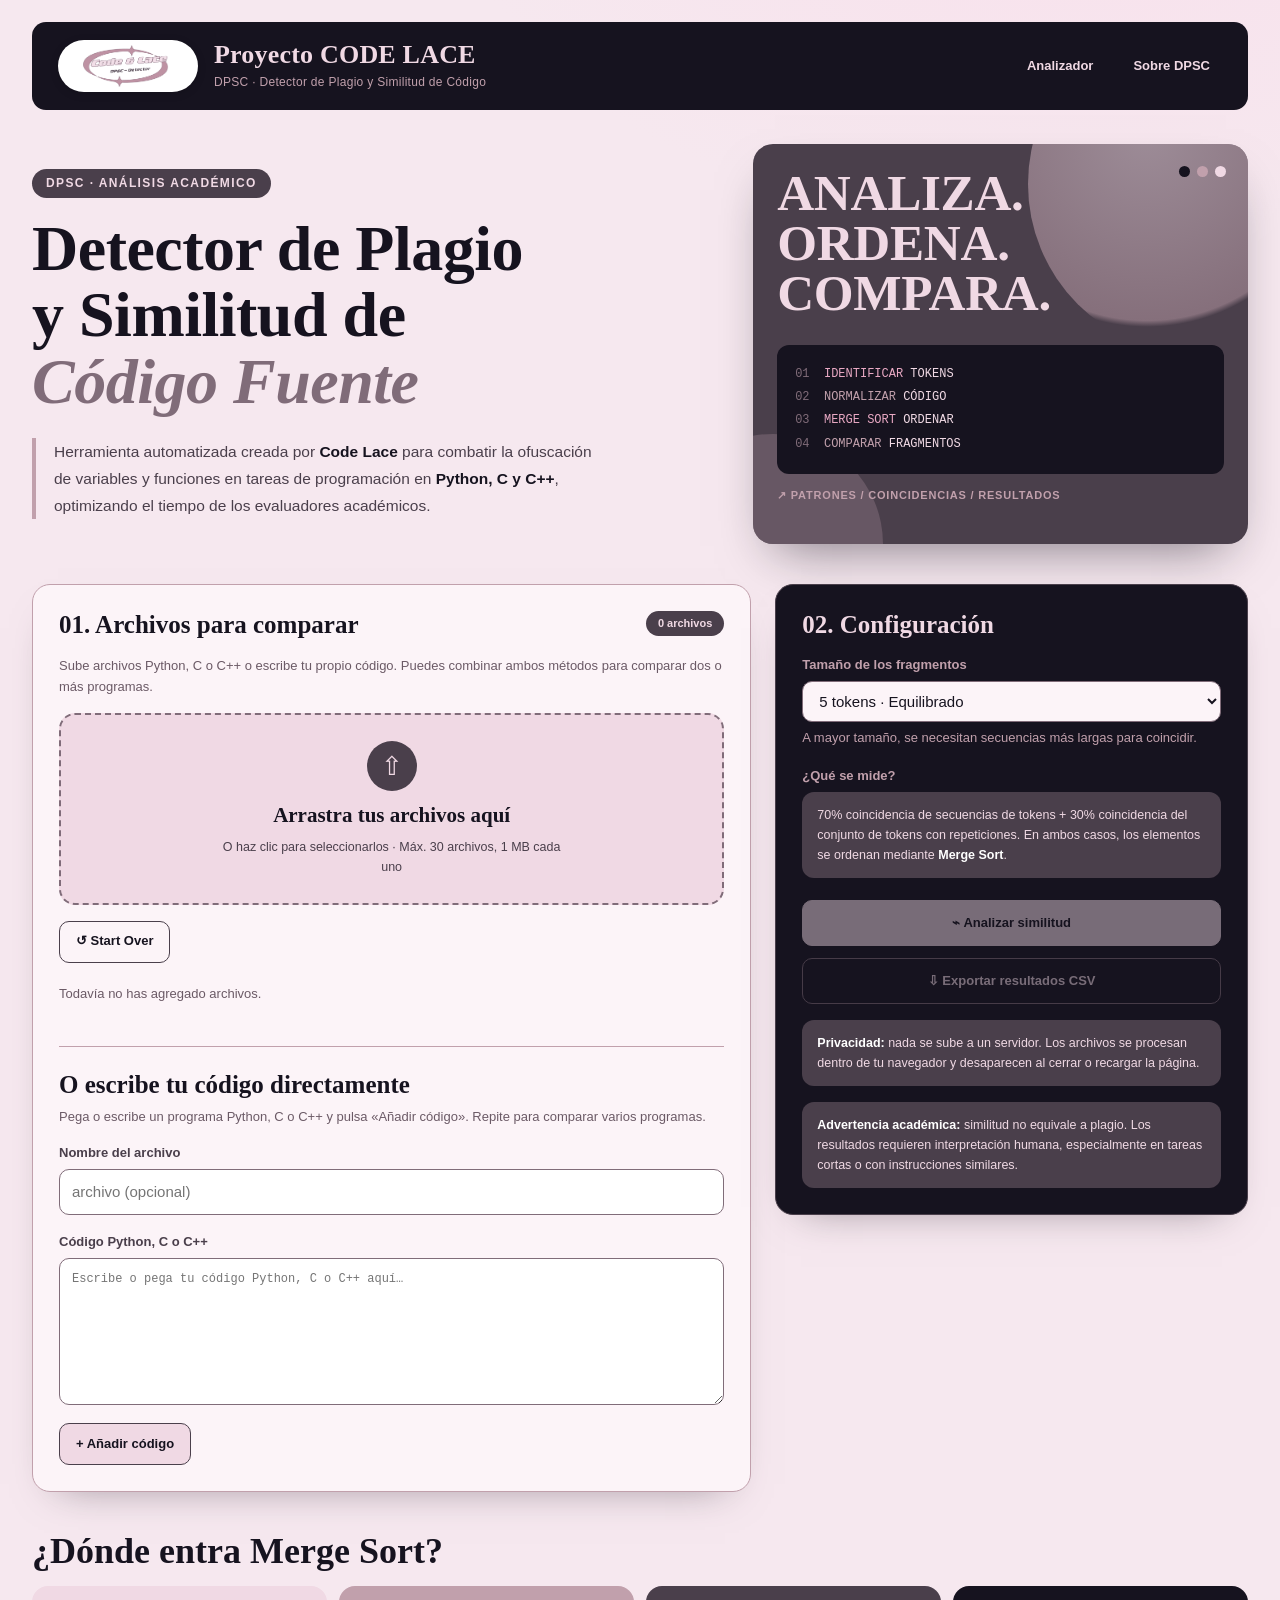
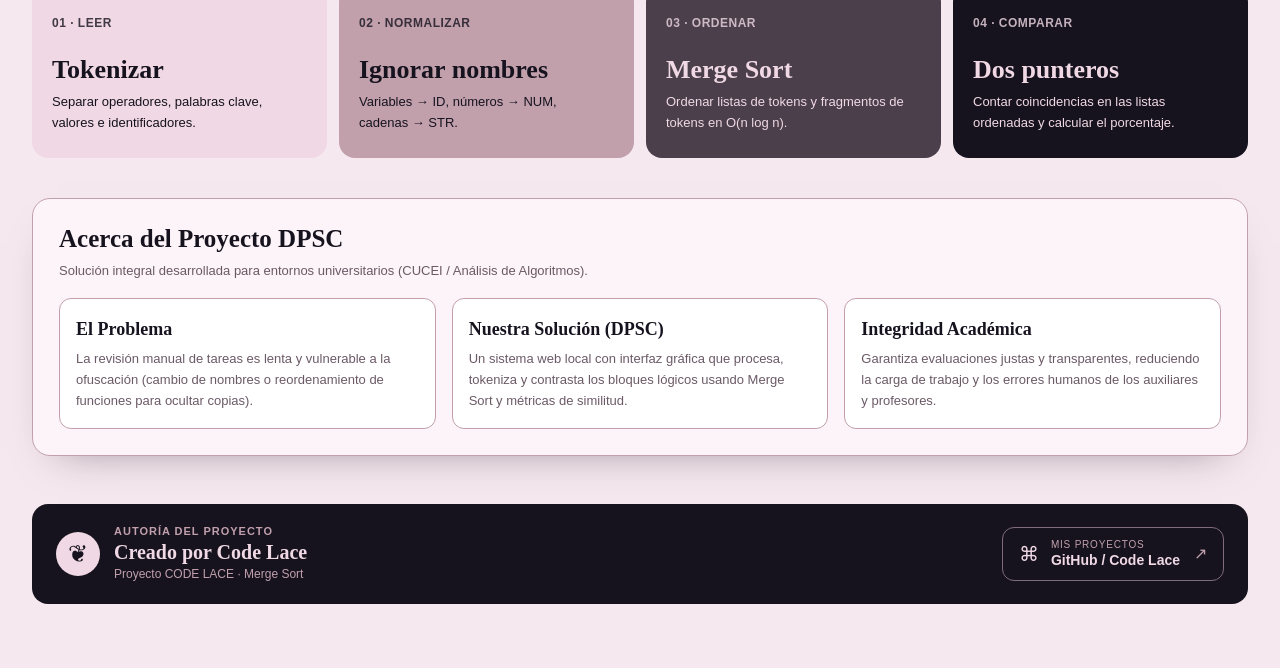
==== commit 5592a1d4: "Update logo image path and add fallback text for branding" ====
--- a/index.html
+++ b/index.html
@@ -14,7 +14,8 @@
     <header class="topbar">
       <div class="identity">
         <div class="logo-container" aria-hidden="true">
-          <img src="logo.png" alt="Code & Lace Logo" class="brand-logo">
+          <img src="assets/logo.png" alt="Code & Lace Logo" class="brand-logo" onerror="this.style.display='none'; this.nextElementSibling.style.display='block';">
+          <span style="display:none; font-size: 11px; color: var(--black); font-weight: bold;">LOGO</span>
         </div>
         <div>
           Proyecto CODE LACE
--- a/styles.css
+++ b/styles.css
@@ -981,6 +981,46 @@
   color: var(--blush);
 }
 
+/* Contenedor del logotipo con óvalo de contraste blanco */
+.logo-container {
+  height: 52px;
+  width: 140px;
+  flex: none;
+  display: flex;
+  align-items: center;
+  justify-content: center;
+  background: #FFFFFF;
+  border-radius: 28px;
+  padding: 4px 10px;
+  box-shadow: 0 2px 8px rgba(0, 0, 0, 0.15);
+}
+
+.brand-logo {
+  max-height: 42px;
+  max-width: 100%;
+  object-fit: contain;
+}
+
+/* Enlaces de navegación superior */
+.top-nav {
+  display: flex;
+  gap: 16px;
+}
+
+.top-nav a {
+  color: var(--blush);
+  text-decoration: none;
+  font-weight: 600;
+  font-size: 13px;
+  padding: 6px 12px;
+  border-radius: 8px;
+  transition: background 0.15s ease;
+}
+
+.top-nav a:hover {
+  background: var(--plum);
+}
+
 /* Adaptación a pantallas pequeñas */
 @media (max-width: 1100px) {
   .hero {
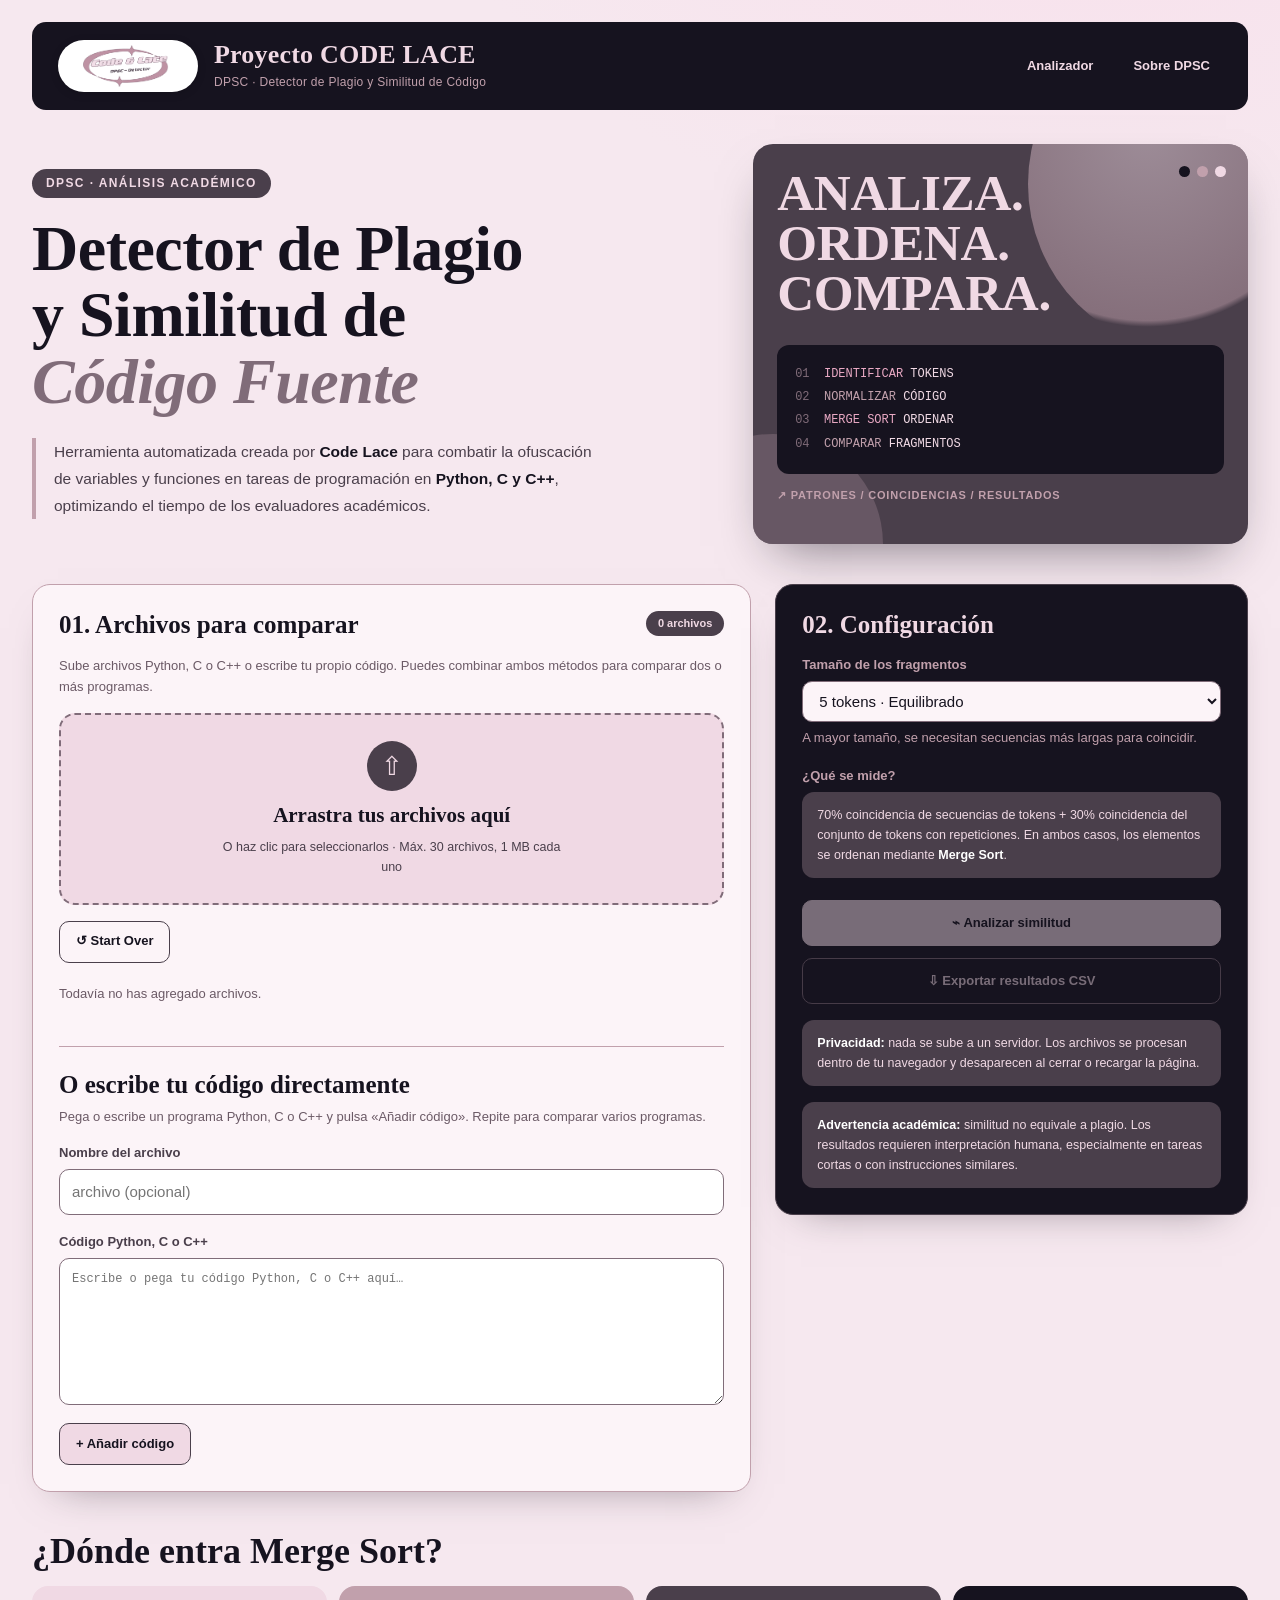
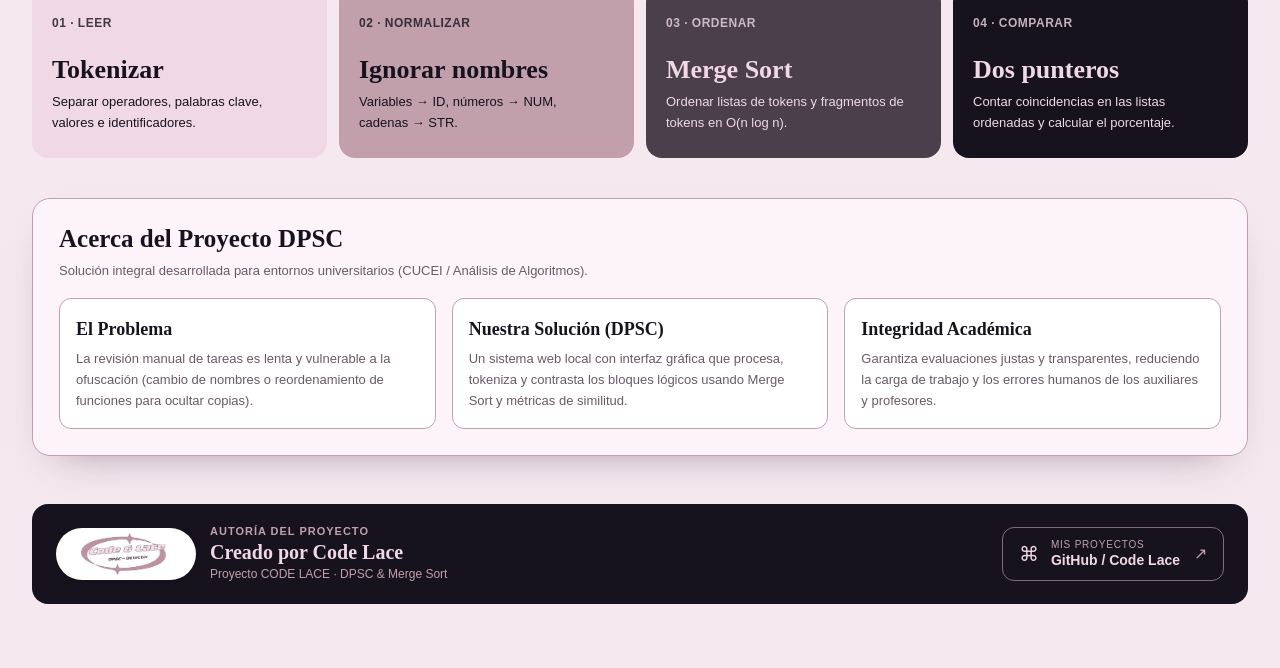
==== commit 64167f83: "Replace footer seal with logo image and update project description" ====
--- a/index.html
+++ b/index.html
@@ -236,11 +236,13 @@
 
     <footer class="footer site-credits">
       <div class="footer-brand">
-        <span class="footer-seal" aria-hidden="true">❦</span>
+        <div class="logo-container footer-logo-container" aria-hidden="true">
+          <img src="assets/logo.png" alt="Code & Lace Logo" class="brand-logo">
+        </div>
         <div class="footer-brand-text">
           <span class="footer-kicker">AUTORÍA DEL PROYECTO</span>
           <strong>Creado por Code Lace</strong>
-          <small>Proyecto CODE LACE · Merge Sort</small>
+          <small>Proyecto CODE LACE · DPSC & Merge Sort</small>
         </div>
       </div>
       <a href="https://github.com/Code-Lace/dpsc-detector" class="footer-github" target="_blank" rel="noopener">
